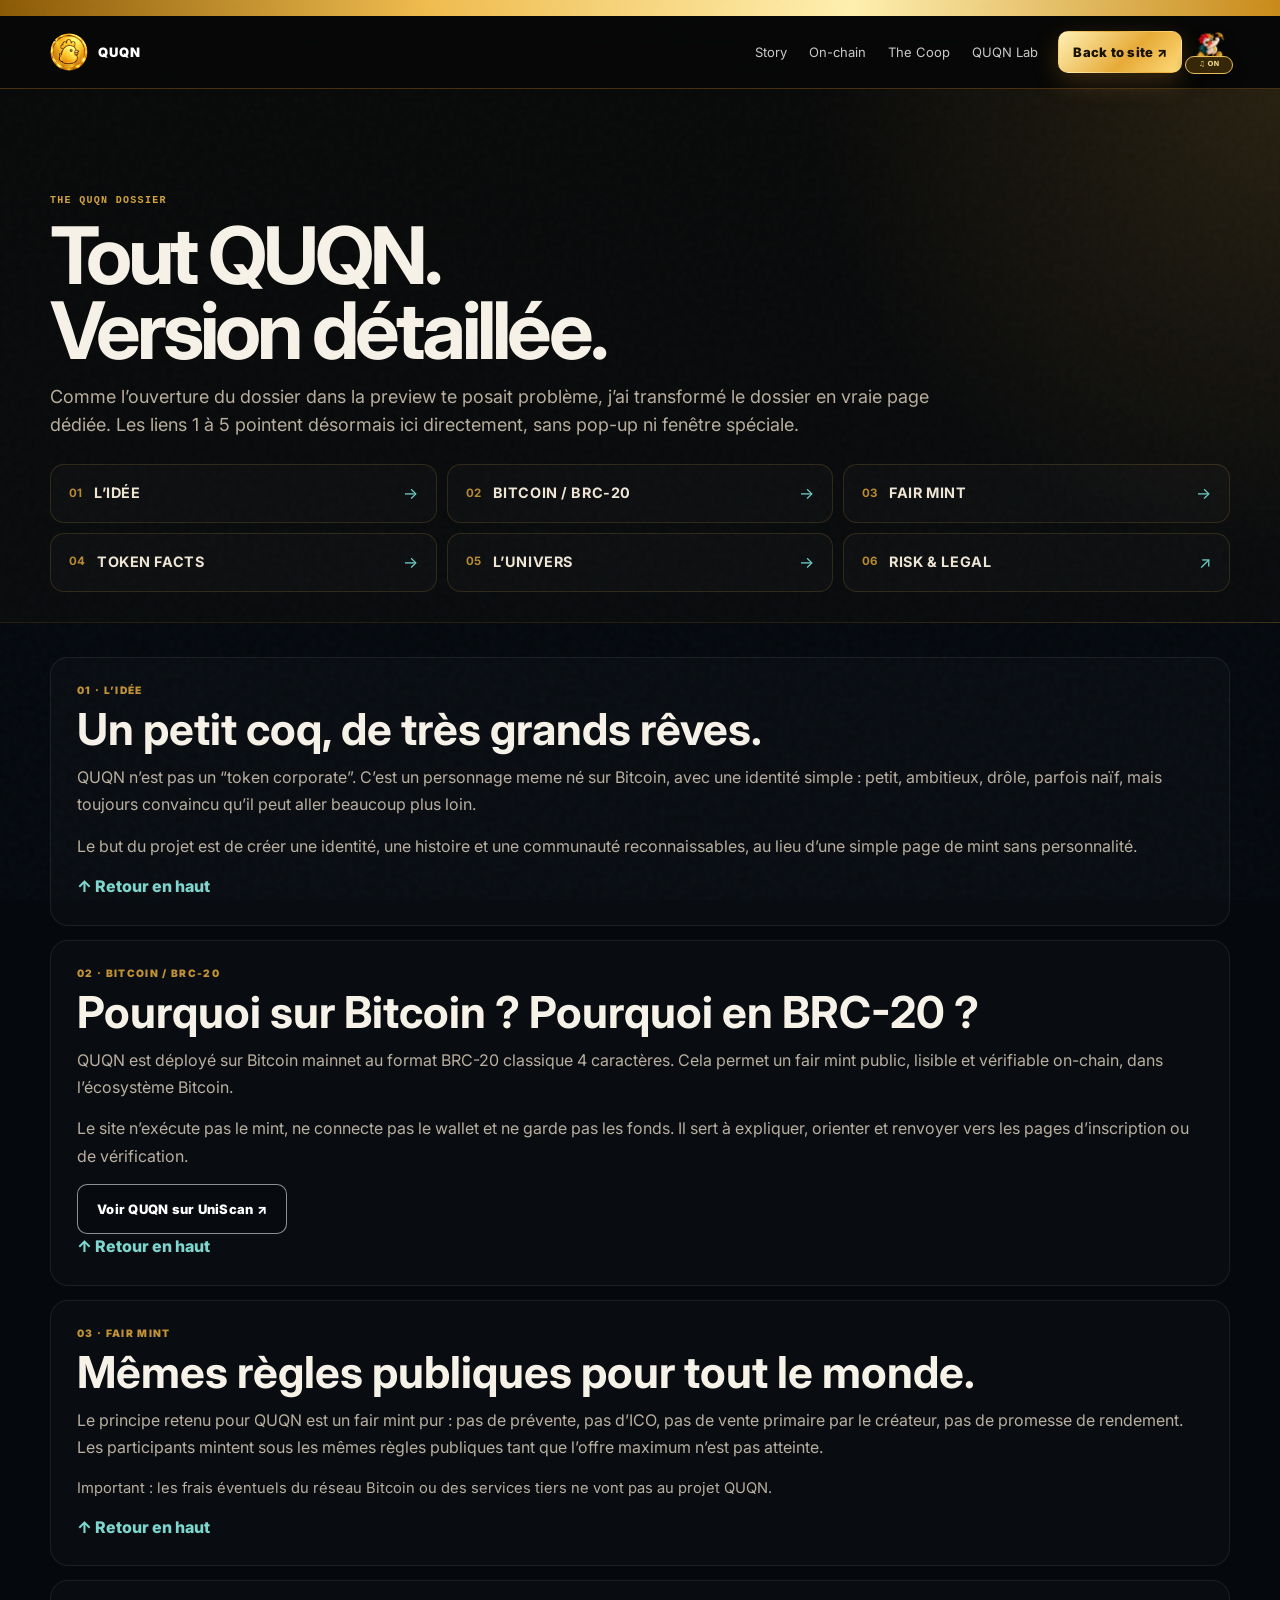
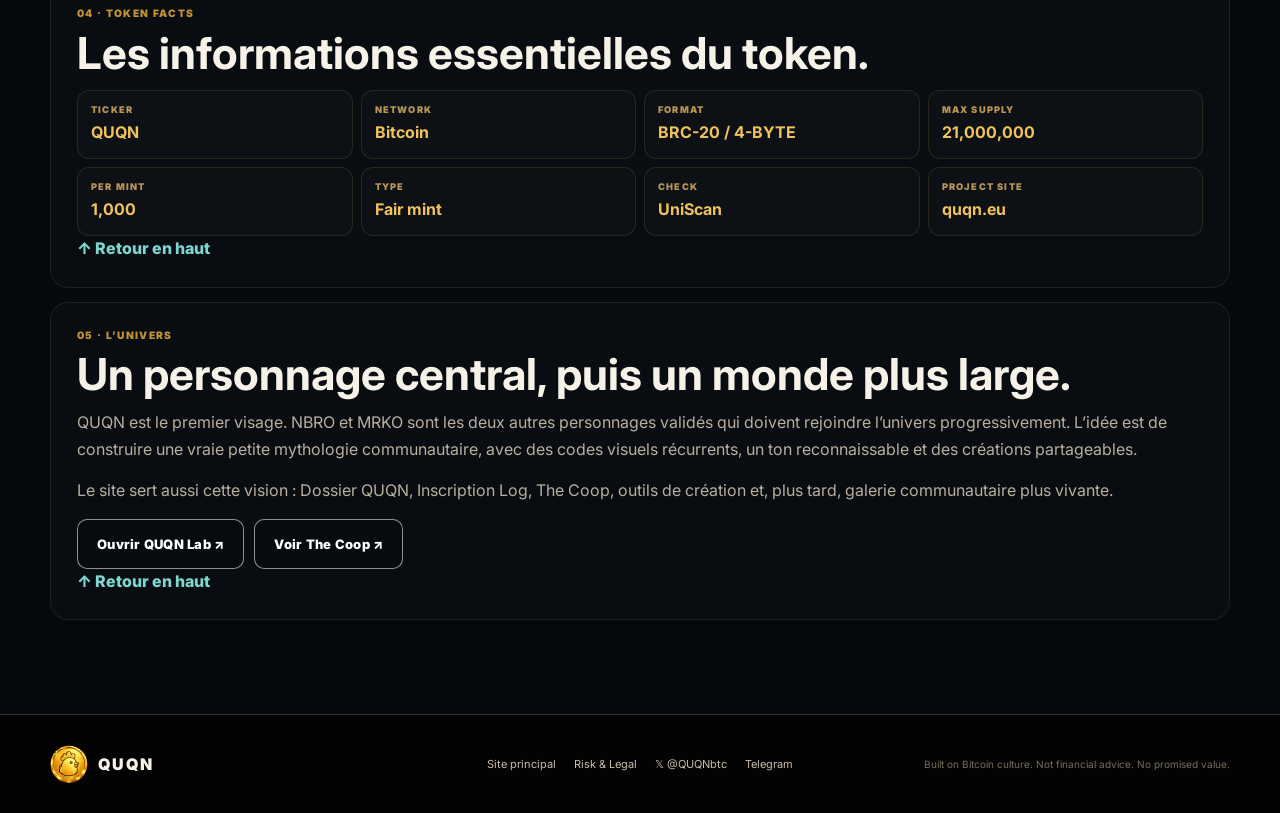
==== dossier.html @ 4ec5f6b3 "FIX" ====
<!doctype html><html lang="fr"><head><meta charset="utf-8"><meta name="viewport" content="width=device-width,initial-scale=1"><title>QUQN Dossier</title>
<link rel="preconnect" href="https://fonts.googleapis.com"><link rel="preconnect" href="https://fonts.gstatic.com" crossorigin>
<link href="https://fonts.googleapis.com/css2?family=Inter:wght@400;500;700;800;900&display=swap" rel="stylesheet">
<link rel="stylesheet" href="assets/css/style.css"><link rel="stylesheet" href="assets/css/tech-v2.css"><link rel="stylesheet" href="assets/css/layout-tuning.css">
<style>
  .dossier-page{background:#060708;color:#f5f1e8}
  .dossier-hero{padding:96px 0 30px;border-bottom:1px solid rgba(224,171,61,.12);background:radial-gradient(circle at top right,rgba(224,171,61,.14),transparent 34%),linear-gradient(180deg,#080909 0%,#090b0d 100%)}
  .dossier-hero h1{margin:8px 0 14px;font-size:clamp(42px,6.2vw,82px);line-height:.95;letter-spacing:-.05em}
  .dossier-hero p{max-width:900px;color:#b8ae9d;font-size:18px;line-height:1.6;margin:0}
  .dossier-nav{display:grid;grid-template-columns:repeat(3,minmax(0,1fr));gap:10px;margin-top:24px}
  .dossier-nav a{display:grid;grid-template-columns:auto 1fr auto;gap:12px;align-items:center;padding:16px 18px;border:1px solid rgba(224,171,61,.16);border-radius:14px;text-decoration:none;background:rgba(255,255,255,.02);color:#efe6d5}
  .dossier-nav a:hover{border-color:rgba(95,231,221,.26);background:rgba(95,231,221,.035)}
  .dossier-nav b{color:#b88a31;font-size:.72rem}.dossier-nav strong{font-size:.9rem;letter-spacing:.04em}.dossier-nav em{font-style:normal;color:#6dd2cb}
  .dossier-sections{padding:34px 0 80px}
  .dossier-section{scroll-margin-top:90px;padding:26px;border:1px solid rgba(255,255,255,.07);border-radius:18px;background:rgba(255,255,255,.02);margin-bottom:14px}
  .dossier-section small{display:block;color:#c29234;font:900 .64rem/1.2 Inter, sans-serif;letter-spacing:.13em;margin-bottom:10px}
  .dossier-section h2{margin:0 0 12px;font-size:clamp(28px,3.5vw,44px);line-height:1.05}
  .dossier-section p{margin:0 0 14px;color:#b9af9f;line-height:1.7}
  .dossier-facts{display:grid;grid-template-columns:repeat(4,minmax(0,1fr));gap:8px;margin-top:14px}
  .dossier-facts span{display:block;padding:13px;border:1px solid rgba(224,171,61,.14);border-radius:12px;background:rgba(255,255,255,.018)}
  .dossier-facts small{margin:0 0 5px;font-size:.58rem;color:#b89656}.dossier-facts strong{font-size:1rem;color:#f0c25e}
  .dossier-cta-row{display:flex;flex-wrap:wrap;gap:10px;margin-top:14px}
  .dossier-back{display:inline-flex;align-items:center;gap:8px;color:#7ed7cf;text-decoration:none;font-weight:800}
  .dossier-note{color:#8e8476;font-size:.92rem}
  @media(max-width:900px){.dossier-nav{grid-template-columns:1fr 1fr}.dossier-facts{grid-template-columns:1fr 1fr}}
  @media(max-width:650px){.dossier-nav,.dossier-facts{grid-template-columns:1fr}.dossier-hero{padding-top:82px}.dossier-hero p{font-size:16px}}
</style>
<body class="tech-v2 dossier-page">
  <div class="noise" aria-hidden="true"></div>
  <div id="announcement" class="announcement"></div>
  <header class="site-header">
    <nav class="nav shell">
      <a class="brand" href="index.html#top"><img src="assets/quqn-token.png" alt="QUQN"><span>QUQN</span></a>
      <div class="navlinks">
        <a href="index.html#chapters">Story</a>
        <a href="index.html#how">On-chain</a>
        <a href="index.html#ranks">The Coop</a>
        <a href="index.html#quqn-lab">QUQN Lab</a>
      </div>
      <div class="navtools"><a class="btn gold small" href="index.html#quqn-dossier">Back to site ↗</a></div>
    </nav>
  </header>
  <main>
<section class="dossier-hero"><div class="shell">
  <span class="tech-kicker">THE QUQN DOSSIER</span>
  <h1>Tout QUQN.<br>Version détaillée.</h1>
  <p>Comme l’ouverture du dossier dans la preview te posait problème, j’ai transformé le dossier en vraie page dédiée. Les liens 1 à 5 pointent désormais ici directement, sans pop-up ni fenêtre spéciale.</p>
  <nav class="dossier-nav" aria-label="QUQN dossier sections">
    <a href="#qfr-dossier-idea"><b>01</b><strong>L’IDÉE</strong><em>→</em></a>
    <a href="#qfr-dossier-bitcoin"><b>02</b><strong>BITCOIN / BRC-20</strong><em>→</em></a>
    <a href="#qfr-dossier-fair"><b>03</b><strong>FAIR MINT</strong><em>→</em></a>
    <a href="#qfr-dossier-token"><b>04</b><strong>TOKEN FACTS</strong><em>→</em></a>
    <a href="#qfr-dossier-universe"><b>05</b><strong>L’UNIVERS</strong><em>→</em></a>
    <a href="legal.html" target="_blank" rel="noopener"><b>06</b><strong>RISK & LEGAL</strong><em>↗</em></a>
  </nav>
</div></section><section class="dossier-sections"><div class="shell">
  <article class="dossier-section" id="qfr-dossier-idea">
    <small>01 · L’IDÉE</small>
    <h2>Un petit coq, de très grands rêves.</h2>
    <p>QUQN n’est pas un “token corporate”. C’est un personnage meme né sur Bitcoin, avec une identité simple : petit, ambitieux, drôle, parfois naïf, mais toujours convaincu qu’il peut aller beaucoup plus loin.</p>
    <p>Le but du projet est de créer une identité, une histoire et une communauté reconnaissables, au lieu d’une simple page de mint sans personnalité.</p>
    <a class="dossier-back" href="#top">↑ Retour en haut</a>
  </article>

  <article class="dossier-section" id="qfr-dossier-bitcoin">
    <small>02 · BITCOIN / BRC-20</small>
    <h2>Pourquoi sur Bitcoin ? Pourquoi en BRC-20 ?</h2>
    <p>QUQN est déployé sur Bitcoin mainnet au format BRC-20 classique 4 caractères. Cela permet un fair mint public, lisible et vérifiable on-chain, dans l’écosystème Bitcoin.</p>
    <p>Le site n’exécute pas le mint, ne connecte pas le wallet et ne garde pas les fonds. Il sert à expliquer, orienter et renvoyer vers les pages d’inscription ou de vérification.</p>
    <div class="dossier-cta-row"><a class="btn outline" href="https://uniscan.cc/brc20/QUQN" target="_blank" rel="noopener">Voir QUQN sur UniScan ↗</a></div>
    <a class="dossier-back" href="#top">↑ Retour en haut</a>
  </article>

  <article class="dossier-section" id="qfr-dossier-fair">
    <small>03 · FAIR MINT</small>
    <h2>Mêmes règles publiques pour tout le monde.</h2>
    <p>Le principe retenu pour QUQN est un fair mint pur : pas de prévente, pas d’ICO, pas de vente primaire par le créateur, pas de promesse de rendement. Les participants mintent sous les mêmes règles publiques tant que l’offre maximum n’est pas atteinte.</p>
    <p class="dossier-note">Important : les frais éventuels du réseau Bitcoin ou des services tiers ne vont pas au projet QUQN.</p>
    <a class="dossier-back" href="#top">↑ Retour en haut</a>
  </article>

  <article class="dossier-section" id="qfr-dossier-token">
    <small>04 · TOKEN FACTS</small>
    <h2>Les informations essentielles du token.</h2>
    <div class="dossier-facts">
      <span><small>TICKER</small><strong>QUQN</strong></span>
      <span><small>NETWORK</small><strong>Bitcoin</strong></span>
      <span><small>FORMAT</small><strong>BRC-20 / 4-BYTE</strong></span>
      <span><small>MAX SUPPLY</small><strong>21,000,000</strong></span>
      <span><small>PER MINT</small><strong>1,000</strong></span>
      <span><small>TYPE</small><strong>Fair mint</strong></span>
      <span><small>CHECK</small><strong>UniScan</strong></span>
      <span><small>PROJECT SITE</small><strong>quqn.eu</strong></span>
    </div>
    <a class="dossier-back" href="#top">↑ Retour en haut</a>
  </article>

  <article class="dossier-section" id="qfr-dossier-universe">
    <small>05 · L’UNIVERS</small>
    <h2>Un personnage central, puis un monde plus large.</h2>
    <p>QUQN est le premier visage. NBRO et MRKO sont les deux autres personnages validés qui doivent rejoindre l’univers progressivement. L’idée est de construire une vraie petite mythologie communautaire, avec des codes visuels récurrents, un ton reconnaissable et des créations partageables.</p>
    <p>Le site sert aussi cette vision : Dossier QUQN, Inscription Log, The Coop, outils de création et, plus tard, galerie communautaire plus vivante.</p>
    <div class="dossier-cta-row"><a class="btn outline" href="index.html#quqn-lab">Ouvrir QUQN Lab ↗</a><a class="btn outline" href="index.html#ranks">Voir The Coop ↗</a></div>
    <a class="dossier-back" href="#top">↑ Retour en haut</a>
  </article>
</div></section></main><footer class="footer"><div class="shell footer-grid"><div class="brand"><img src="assets/quqn-token.png" alt="QUQN"><span>QUQN</span></div><div><a href="index.html">Site principal</a><a href="legal.html">Risk & Legal</a><a href="https://x.com/QUQNbtc" target="_blank" rel="noopener">𝕏 @QUQNbtc</a><a href="https://t.me/QUQNbtc" target="_blank" rel="noopener">Telegram</a></div><p>Built on Bitcoin culture. Not financial advice. No promised value.</p></div></footer>
<script src="assets/js/quqn-audio.js" defer></script>
<script src="assets/js/tech-v2.js" defer></script>
<script src="assets/js/v8-i18n.js" defer></script>
</body></html>
---- assets/css/style.css ----
:root{--black:#070706;--black2:#0e0d0b;--gold:#f4c660;--gold2:#a96e10;--cream:#fff6df;--ivory:#f6f0e4;--ink:#19130b;--muted:#ada28f;--line:rgba(244,198,96,.24);--shadow:0 28px 80px rgba(0,0,0,.36)}*{box-sizing:border-box}html{scroll-behavior:smooth}body{margin:0;font-family:Inter,ui-sans-serif,system-ui,-apple-system,BlinkMacSystemFont,"Segoe UI",sans-serif;background:var(--black);color:#fff;line-height:1.55}.noise{position:fixed;inset:0;pointer-events:none;opacity:.035;z-index:99;background-image:url("data:image/svg+xml,%3Csvg viewBox='0 0 180 180' xmlns='http://www.w3.org/2000/svg'%3E%3Cfilter id='n'%3E%3CfeTurbulence type='fractalNoise' baseFrequency='.8' numOctaves='4' stitchTiles='stitch'/%3E%3C/filter%3E%3Crect width='100%25' height='100%25' filter='url(%23n)' opacity='.8'/%3E%3C/svg%3E")}.shell{width:min(1180px,calc(100% - 40px));margin:auto}.announcement{background:linear-gradient(90deg,#8a5905,#f0bc4e,#fff0b0,#c98a18);color:#151006;text-align:center;padding:8px 16px;font-size:12px;font-weight:800;letter-spacing:.045em}.site-header{position:sticky;top:0;z-index:60;background:rgba(7,7,6,.88);backdrop-filter:blur(18px);border-bottom:1px solid var(--line)}.nav{height:72px;display:flex;align-items:center;gap:28px}.brand{display:flex;align-items:center;gap:10px;font-weight:900;letter-spacing:.08em;text-decoration:none;color:inherit}.brand img{width:38px;height:38px;border-radius:50%;object-fit:cover}.navlinks{display:flex;gap:22px;margin-left:auto}.nav a{color:#fff;text-decoration:none;font-size:13px}.navlinks a{opacity:.78}.navlinks a:hover{opacity:1;color:var(--gold)}.navtools{display:flex;align-items:center;gap:10px}.chip{border:1px solid var(--line);background:transparent;color:#fff;padding:9px 12px;border-radius:999px;cursor:pointer}.btn{display:inline-flex;justify-content:center;align-items:center;gap:8px;padding:14px 19px;border-radius:10px;text-decoration:none;font-weight:850;font-size:13px;letter-spacing:.02em;border:1px solid transparent;cursor:pointer}.btn.small{padding:10px 14px}.btn.gold{color:#1a1205;background:linear-gradient(135deg,#fff0b6,#e6aa37 58%,#ffdc7a);box-shadow:0 8px 24px rgba(215,154,45,.22)}.btn.outline{border-color:rgba(255,255,255,.55);color:#fff;background:rgba(0,0,0,.18)}.btn.dark{background:#111;color:#fff}.btn.outline-dark{border-color:#17110a;color:#17110a;background:transparent}.hero{min-height:780px;position:relative;overflow:hidden}.hero-image{position:absolute;inset:0;background-size:cover;background-position:center 43%;transform:scale(1.015)}.hero-overlay{position:absolute;inset:0;background:linear-gradient(90deg,rgba(3,3,2,.94) 0%,rgba(3,3,2,.73) 36%,rgba(3,3,2,.18) 67%,rgba(3,3,2,.36)),linear-gradient(0deg,#070706 0%,transparent 24%)}.hero-layout{position:relative;z-index:2;display:grid;grid-template-columns:1.05fr .72fr;align-items:end;min-height:708px;gap:50px;padding:110px 0 72px}.eyebrow,.kicker{font-size:12px;letter-spacing:.19em;font-weight:900;color:var(--gold)}.hero h1{font-size:clamp(58px,8vw,112px);line-height:.82;letter-spacing:-.075em;margin:18px 0 25px;max-width:760px;text-shadow:0 6px 30px rgba(0,0,0,.7)}.hero h1 em{font-style:normal;color:var(--gold);font-size:.73em;letter-spacing:-.04em}.hero-subtitle{font-size:20px;max-width:640px;color:#f5efe5;margin:0 0 28px}.hero-actions{display:flex;gap:12px;flex-wrap:wrap}.hero-warning{font-size:12px;color:#c8bda9;margin-top:14px}.glass{background:linear-gradient(160deg,rgba(18,16,12,.86),rgba(16,13,8,.68));border:1px solid rgba(244,198,96,.34);box-shadow:var(--shadow);backdrop-filter:blur(20px)}.stats-card{border-radius:18px;padding:24px}.token-line{display:flex;align-items:center;gap:12px}.token-line img{width:58px;height:58px;border-radius:50%}.token-line div{display:flex;flex-direction:column}.token-line b{font-size:21px}.token-line span{font-size:11px;color:var(--muted)}.token-line i{margin-left:auto;font-size:10px;font-style:normal;border:1px solid var(--line);padding:5px 8px;border-radius:999px;color:var(--gold)}.meter-head{display:flex;justify-content:space-between;margin-top:24px;font-size:12px}.meter{height:9px;background:#2a251d;border-radius:99px;margin:8px 0 22px;overflow:hidden}.meter i{display:block;height:100%;width:.43%;min-width:4px;background:linear-gradient(90deg,#9c670d,#ffe89d);box-shadow:0 0 18px #f7c95f}.stats{display:grid;grid-template-columns:1fr 1fr;gap:8px}.stats div{padding:13px 12px;border:1px solid rgba(255,255,255,.07);border-radius:10px;background:rgba(255,255,255,.025)}.stats small{display:block;color:var(--muted);font-size:10px;text-transform:uppercase;letter-spacing:.09em}.stats b{font-size:17px}.plain-link,.source-link{display:inline-block;color:var(--gold);text-decoration:none;font-size:12px;margin-top:18px}.fair-strip{background:#11100e;border-top:1px solid var(--line);border-bottom:1px solid var(--line);padding:34px 0}.fair-grid{display:grid;grid-template-columns:1fr 1.3fr;gap:16px 55px;align-items:start}.fair-heading{display:flex;gap:14px;align-items:center}.seal{display:grid;place-items:center;width:42px;height:42px;border-radius:50%;background:var(--gold);color:#191006;font-weight:900}.fair-heading small{color:var(--gold);font-weight:900;letter-spacing:.15em}.fair-heading h2{font-size:24px;margin:3px 0}.fair-facts{display:flex;gap:7px;flex-wrap:wrap}.fair-facts span{font-size:10px;font-weight:900;color:#161006;background:var(--gold);padding:7px 9px;border-radius:6px}.fair-grid>p{grid-column:1/3;color:#bdb19f;font-size:13px;max-width:1050px;margin:4px 0 0}.fair-grid .source-link{grid-column:1/3;margin-top:0}.section{padding:96px 0}.black{background:radial-gradient(circle at 85% 20%,rgba(143,93,12,.09),transparent 35%),#080807}.champagne{background:linear-gradient(145deg,#ead9b5,#fff7e6 45%,#d9bc7a);color:var(--ink)}.ivory{background:#f4efe5;color:var(--ink)}.split{display:grid;grid-template-columns:1fr .9fr;gap:70px;align-items:center}.copy h2,.section-head h2,.persona h2,.community h2{font-size:clamp(36px,5vw,64px);line-height:1.02;letter-spacing:-.04em;margin:10px 0 24px}.lead{font-size:22px;color:#f0dca8}.copy>p:not(.lead){color:#c4b8a6;max-width:700px}.copy blockquote{margin:35px 0 0;border:1px solid var(--line);border-radius:15px;padding:24px 24px 20px;position:relative;background:rgba(255,255,255,.03)}blockquote b{position:absolute;font-family:Georgia;font-size:70px;color:var(--gold);top:-10px}blockquote p{font-size:20px;margin:12px 0 10px;padding-left:24px}blockquote footer{font-size:11px;color:#9b907e}.feature-img{margin:0;position:relative}.feature-img img{width:100%;aspect-ratio:4/5;object-fit:cover;border-radius:24px;border:1px solid var(--line);box-shadow:var(--shadow)}.feature-img figcaption{position:absolute;left:20px;right:20px;bottom:20px;padding:12px 15px;border-radius:10px;background:rgba(0,0,0,.74);backdrop-filter:blur(8px);font-size:12px}.ticker{overflow:hidden;background:var(--gold);color:#130e05;font-weight:1000;letter-spacing:.1em;font-size:12px;white-space:nowrap;padding:12px}.ticker div{animation:marquee 26s linear infinite;width:max-content}@keyframes marquee{to{transform:translateX(-35%)}}.section-head{max-width:800px;margin-bottom:36px}.section-head.center{text-align:center;margin-left:auto;margin-right:auto}.kicker.dark{color:#69450a}.section-head p{color:#514737}.steps{display:grid;grid-template-columns:repeat(3,1fr);gap:18px}.steps article{background:rgba(255,255,255,.55);border:1px solid rgba(67,45,12,.16);border-radius:16px;padding:25px;box-shadow:0 16px 40px rgba(69,41,0,.08)}.steps article>b{font-size:38px;color:#ad7416}.steps h3{font-size:19px}.steps p{font-size:13px;color:#5e513e}.cta-pair{display:flex;justify-content:center;gap:12px;margin-top:30px;flex-wrap:wrap}.rank-grid{display:grid;grid-template-columns:repeat(6,1fr);gap:12px}.rank{border:1px solid var(--line);border-radius:14px;overflow:hidden;background:#100f0d}.rank img{width:100%;height:180px;object-fit:cover}.rank div{padding:14px}.rank small{color:var(--gold);font-weight:900}.rank h3{margin:3px 0;font-size:16px}.rank p{margin:0;color:#968b79;font-size:11px}.gallery-head{display:flex;justify-content:space-between;gap:25px;align-items:end;margin-bottom:28px}.gallery-head h2{font-size:clamp(38px,5vw,62px);line-height:1.02;letter-spacing:-.04em;margin:10px 0 0;max-width:800px}.filters{display:flex;gap:7px;flex-wrap:wrap;justify-content:flex-end}.filters button{background:transparent;border:1px solid #bcae93;color:#483c28;padding:7px 10px;border-radius:999px;cursor:pointer;font-size:11px;font-weight:800}.filters button.active{background:#17120b;color:#fff;border-color:#17120b}.gallery-grid{display:grid;grid-template-columns:repeat(4,1fr);gap:12px}.gallery-item{position:relative;border-radius:14px;overflow:hidden;cursor:pointer;background:#ddd;min-height:330px}.gallery-item img{display:block;width:100%;height:100%;aspect-ratio:4/5;object-fit:cover;transition:.35s transform}.gallery-item:hover img{transform:scale(1.035)}.gallery-item span{position:absolute;left:10px;bottom:10px;right:10px;padding:8px 10px;background:rgba(5,4,2,.74);color:#fff;border-radius:8px;font-size:11px;backdrop-filter:blur(10px)}.center{text-align:center}.gallery-grid+.center{margin-top:25px}.persona-grid{display:grid;grid-template-columns:.9fr 1fr;gap:65px;align-items:center}.persona-grid>img{width:100%;border-radius:24px;max-height:720px;object-fit:cover;border:1px solid var(--line)}dl{margin:30px 0 0}dl div{padding:13px 0;border-bottom:1px solid rgba(255,255,255,.11);display:grid;grid-template-columns:160px 1fr;gap:15px}dt{color:var(--gold);font-size:11px;text-transform:uppercase;font-weight:900;letter-spacing:.08em}dd{margin:0;color:#d6ccbb}.community{padding:70px 0;background:linear-gradient(100deg,#e4b551,#fff0b7,#c38116);color:#171108}.community-box{display:grid;grid-template-columns:1fr .7fr;gap:40px;align-items:center}.community h2{margin-bottom:15px}.community p{max-width:720px}.social-buttons{display:flex;gap:12px;justify-content:flex-end;flex-wrap:wrap}.social-buttons .disabled{opacity:.5;cursor:not-allowed}.narrow{width:min(820px,calc(100% - 40px))}.faq details{border-top:1px solid rgba(255,255,255,.13);padding:19px 0}.faq summary{cursor:pointer;font-weight:800}.faq details p{color:#a99e8d;font-size:13px}.footer{background:#030303;border-top:1px solid var(--line);padding:30px 0}.footer-grid{display:grid;grid-template-columns:1fr auto 1fr;gap:30px;align-items:center}.footer-grid>div:nth-child(2){display:flex;gap:18px}.footer a{color:#c8bcaa;text-decoration:none;font-size:11px}.footer p{text-align:right;color:#786e60;font-size:10px}.admin-link{opacity:.24}.lightbox{position:fixed;inset:0;background:rgba(0,0,0,.93);z-index:120;display:none;place-items:center;padding:30px}.lightbox.open{display:grid}.lightbox img{max-width:min(90vw,900px);max-height:82vh;border-radius:14px}.lightbox button{position:absolute;right:25px;top:18px;border:0;background:none;color:#fff;font-size:42px;cursor:pointer}.lightbox span{color:#fff;font-size:12px;margin-top:8px}.legal-body{background:#f6f0e4;color:#1b160e}.legal-top{background:#080807;color:#fff;padding:20px 0}.legal-main{padding:70px 0 100px}.legal-card{max-width:900px;margin:auto;background:#fff;border-radius:22px;padding:45px;box-shadow:0 25px 80px rgba(65,45,12,.12)}.legal-card h1{font-size:50px;letter-spacing:-.04em}.legal-card h2{margin-top:38px}.legal-card p,.legal-card li{color:#514737}.legal-card .notice{background:#fff1c7;border-left:4px solid #d19321;padding:16px}.legal-card .mica-box{background:#12100c;color:#e8ddca;border-radius:15px;padding:20px}.legal-card .mica-box p{color:#d9cdb8}.legal-card a{color:#7d550f}.manager-body{background:#0a0907;color:#fff;min-height:100vh}.manager-wrap{width:min(1000px,calc(100% - 30px));margin:auto;padding:45px 0 90px}.manager-head{display:flex;justify-content:space-between;align-items:center;margin-bottom:25px}.panel{border:1px solid var(--line);background:#11100d;border-radius:18px;padding:22px;margin:16px 0}.panel h2{margin-top:0}.manager-grid{display:grid;grid-template-columns:1fr 1fr;gap:14px}.field{display:flex;flex-direction:column;gap:6px}.field.full{grid-column:1/3}.field label{font-size:11px;color:#cdbb93;font-weight:800}.field input,.field textarea,.field select{background:#050504;border:1px solid #3e3424;color:#fff;padding:11px;border-radius:8px}.field textarea{min-height:100px}.manager-gallery{display:grid;grid-template-columns:repeat(4,1fr);gap:10px}.manager-gallery label{border:1px solid #352d20;border-radius:10px;overflow:hidden;padding-bottom:7px}.manager-gallery img{width:100%;height:140px;object-fit:cover;display:block}.manager-gallery span{font-size:10px;padding:6px;display:block}.manager-gallery input{margin-left:7px}.status{padding:10px 12px;border-radius:8px;background:#1a1711;color:#e7d2a3;font-size:12px}.login-box{max-width:430px;margin:80px auto}.login-box input{width:100%;font-size:18px;letter-spacing:.15em}.manager-actions{display:flex;gap:10px;position:sticky;bottom:15px;background:rgba(10,9,7,.88);padding:10px;border-radius:12px;backdrop-filter:blur(12px)}.hero-story-link{display:inline-block;color:#e7d8bd;text-decoration:none;font-size:12px;margin-top:14px;opacity:.85}.hero-story-link:hover{color:var(--gold)}.beginner{background:linear-gradient(145deg,#f4dfad 0%,#fff8e8 42%,#ddbb70 100%);color:var(--ink);position:relative;overflow:hidden}.beginner:before{content:"";position:absolute;inset:0;background:radial-gradient(circle at 90% 10%,rgba(255,255,255,.85),transparent 28%),radial-gradient(circle at 10% 65%,rgba(166,104,10,.10),transparent 30%);pointer-events:none}.beginner>.shell{position:relative}.beginner-intro{display:grid;grid-template-columns:1.15fr .85fr;gap:50px;align-items:end;margin-bottom:30px}.beginner-intro h2,.glossary h2{font-size:clamp(40px,6vw,72px);line-height:.96;letter-spacing:-.05em;margin:10px 0 18px}.beginner-lead{font-size:18px;max-width:760px;color:#52452f}.coq-tip{margin:0;background:#15110b;color:#fff;border-radius:18px;padding:22px 24px;border:1px solid rgba(106,69,10,.22);box-shadow:0 20px 60px rgba(77,47,0,.12);position:relative}.coq-tip b{top:-12px}.coq-tip p{margin:8px 0 5px;color:#f9e6ae}.coq-tip footer{font-size:11px;color:#b9aa8e}.path-choice{display:grid;grid-template-columns:1fr 1fr;gap:15px;margin:30px 0 50px}.path-card{display:grid;grid-template-columns:auto 1fr auto;gap:18px;align-items:center;padding:20px;border:1px solid rgba(71,44,5,.16);border-radius:16px;background:rgba(255,255,255,.56)}.path-card>span{width:50px;height:50px;border-radius:50%;display:grid;place-items:center;background:#18120a;color:var(--gold);font-size:17px;font-weight:900}.path-card h3{margin:0 0 4px;font-size:17px}.path-card p{margin:0;color:#695a43;font-size:12px}.beginner-steps{display:grid;grid-template-columns:1fr 1fr;gap:16px}.beginner-step{display:grid;grid-template-columns:62px 1fr;gap:18px;padding:26px;background:rgba(255,255,255,.66);border:1px solid rgba(71,44,5,.13);border-radius:18px;box-shadow:0 14px 45px rgba(70,42,0,.06)}.step-num{width:54px;height:54px;display:grid;place-items:center;border-radius:15px;background:linear-gradient(145deg,#171109,#3a290f);color:var(--gold);font-size:21px;font-weight:950}.beginner-step small,.beginner-safety small{color:#8a5a0c;font-weight:950;letter-spacing:.14em;font-size:10px}.beginner-step h3{font-size:21px;line-height:1.1;margin:6px 0 10px}.beginner-step p{font-size:13px;color:#5e513e;margin:0 0 12px}.mini-link{display:inline-block;color:#80540e;font-size:12px;font-weight:850;text-decoration:none;border-bottom:1px solid rgba(128,84,14,.28)}.mini-link:hover{color:#1b1207}.security-step{border-color:rgba(170,60,30,.25)}.danger-line{font-size:11px;background:#fff0e8;color:#7a2817;border-left:3px solid #b44e31;padding:10px 12px;border-radius:6px}.token-fingerprint{display:grid;grid-template-columns:repeat(5,1fr);gap:7px;margin:14px 0}.token-fingerprint span{background:#15110b;color:#fff;padding:10px 8px;border-radius:9px}.token-fingerprint small{display:block;color:#b9a681;font-size:8px;letter-spacing:.08em}.token-fingerprint strong{display:block;color:#ffe29a;font-size:11px;margin-top:3px}.mint-calc{display:flex;align-items:center;gap:12px;flex-wrap:wrap;background:#19130c;color:#fff;padding:13px;border-radius:10px;margin:14px 0}.mint-calc label{font-size:11px;color:#cdbb95;font-weight:800}.mint-calc input{width:82px;background:#080604;border:1px solid #6a5229;color:#fff;border-radius:8px;padding:8px;font-weight:900}.mint-calc>div{margin-left:auto;display:flex;flex-direction:column;align-items:flex-end}.mint-calc span{font-size:9px;color:#a99d88;text-transform:uppercase}.mint-calc strong{color:var(--gold);font-size:16px}.beginner-safety{margin-top:18px;padding:22px 24px;border-radius:18px;background:#16110a;color:#fff;display:flex;align-items:center;justify-content:space-between;gap:24px}.beginner-safety>div{display:flex;align-items:center;gap:16px}.safety-icon{font-size:31px}.beginner-safety h3{margin:4px 0;font-size:20px}.beginner-safety p{margin:0;color:#bdb09b;font-size:12px}.glossary{margin-top:75px}.glossary .section-head{margin-bottom:22px}.glossary-grid{display:grid;grid-template-columns:repeat(3,1fr);gap:10px}.glossary details{background:rgba(255,255,255,.58);border:1px solid rgba(71,44,5,.13);border-radius:12px;padding:15px}.glossary summary{font-weight:900;cursor:pointer}.glossary p{font-size:12px;color:#5e513e;margin:10px 0 0}.verify-step{grid-column:1/3}.verify-step .token-fingerprint{max-width:800px}@media(max-width:980px){.beginner-intro{grid-template-columns:1fr}.path-choice{grid-template-columns:1fr}.beginner-steps{grid-template-columns:1fr}.verify-step{grid-column:auto}.token-fingerprint{grid-template-columns:repeat(3,1fr)}.glossary-grid{grid-template-columns:repeat(2,1fr)}.beginner-safety{align-items:flex-start;flex-direction:column}.navlinks{display:none}.hero-layout{grid-template-columns:1fr;align-items:end}.stats-card{max-width:560px}.fair-grid,.split,.persona-grid,.community-box{grid-template-columns:1fr}.fair-grid>p,.fair-grid .source-link{grid-column:auto}.rank-grid{grid-template-columns:repeat(3,1fr)}.gallery-grid{grid-template-columns:repeat(3,1fr)}.social-buttons{justify-content:flex-start}.footer-grid{grid-template-columns:1fr}.footer p{text-align:left}}@media(max-width:650px){.beginner-intro h2,.glossary h2{font-size:42px}.path-card{grid-template-columns:auto 1fr}.path-card .btn{grid-column:1/3}.beginner-step{grid-template-columns:46px 1fr;padding:18px;gap:12px}.step-num{width:42px;height:42px}.token-fingerprint{grid-template-columns:repeat(2,1fr)}.glossary-grid{grid-template-columns:1fr}.mint-calc>div{width:100%;margin-left:0;align-items:flex-start}.beginner-safety{padding:18px}.shell{width:min(100% - 24px,1180px)}.announcement{font-size:10px}.nav{height:62px}.brand img{width:32px;height:32px}.brand span{font-size:13px}.navtools .small{display:none}.hero{min-height:850px}.hero-layout{min-height:790px;padding:80px 0 34px}.hero-image{background-position:62% center}.hero-overlay{background:linear-gradient(0deg,rgba(4,3,2,.97) 0%,rgba(4,3,2,.72) 60%,rgba(4,3,2,.2) 100%)}.hero h1{font-size:59px;margin-top:12px}.hero-subtitle{font-size:16px}.stats-card{padding:16px}.section{padding:70px 0}.copy h2,.section-head h2,.persona h2,.community h2{font-size:39px}.steps{grid-template-columns:1fr}.rank-grid{grid-template-columns:repeat(2,1fr)}.rank img{height:160px}.gallery-head{display:block}.filters{justify-content:flex-start;margin-top:18px}.gallery-grid{grid-template-columns:repeat(2,1fr);gap:7px}.gallery-item{min-height:240px}.persona-grid{gap:30px}.persona-grid>img{max-height:500px}dl div{grid-template-columns:1fr}.footer-grid>div:nth-child(2){flex-wrap:wrap}.legal-card{padding:24px}.legal-card h1{font-size:38px}.manager-grid{grid-template-columns:1fr}.field.full{grid-column:auto}.manager-gallery{grid-template-columns:repeat(2,1fr)}}


/* =========================
   QUQN V4 — playful homepage
   ========================= */
button{font:inherit}
.nav-guide,.footer-guide,.inline-guide{border:0;background:none;color:inherit;cursor:pointer;padding:0;font-weight:800}.nav-guide{font-size:11px;text-transform:uppercase;letter-spacing:.06em;color:#c8bcaa}.nav-guide:hover,.footer-guide:hover{color:var(--gold)}
.live-strip{background:#080706;border-bottom:1px solid rgba(232,188,82,.22);position:relative;z-index:21}.live-strip-inner{min-height:82px;display:grid;grid-template-columns:1.35fr repeat(4,.7fr) 1.3fr;align-items:center}.live-strip-inner>*{min-height:46px;padding:0 18px;border-right:1px solid rgba(255,255,255,.09);display:flex;justify-content:center;flex-direction:column}.live-strip-inner>*:first-child{padding-left:0}.live-strip-inner>*:last-child{border-right:0;padding-right:0}.live-brand{flex-direction:row!important;justify-content:flex-start!important;align-items:center;gap:10px}.live-brand img{width:42px;height:42px;border-radius:50%}.live-brand span{display:flex;flex-direction:column}.live-brand b{font-size:14px}.live-brand small,.live-stat small,.live-progress small{font-size:8px;letter-spacing:.12em;color:#938775;text-transform:uppercase}.live-brand i{font-style:normal;font-size:8px;border:1px solid #4a3c23;color:#dcb867;padding:4px 6px;border-radius:20px;margin-left:auto}.live-stat strong{font-size:20px;color:#fff;margin-top:3px}.live-progress>div:first-child{display:flex;justify-content:space-between;align-items:center}.live-progress strong{font-size:13px;color:var(--gold)}.live-progress .meter{margin-top:8px;height:6px}
.v4-hero{min-height:760px}.v4-hero-layout{min-height:760px;grid-template-columns:minmax(0,720px) 1fr}.season-pill{display:inline-flex;align-items:center;gap:7px;background:rgba(5,4,3,.73);border:1px solid rgba(255,211,106,.5);border-radius:999px;padding:7px 11px;font-size:9px;letter-spacing:.16em;font-weight:950;color:#ffd96d;margin-bottom:15px;backdrop-filter:blur(10px)}.micro-facts{display:flex;flex-wrap:wrap;gap:7px;margin-top:17px}.micro-facts span{font-size:8px;letter-spacing:.12em;font-weight:900;color:#f8d675;border:1px solid rgba(248,214,117,.3);background:rgba(0,0,0,.35);border-radius:999px;padding:6px 9px}.v4-hero .hero-overlay{background:linear-gradient(90deg,rgba(3,3,3,.92) 0%,rgba(3,3,3,.66) 46%,rgba(3,3,3,.18) 74%,rgba(3,3,3,.08) 100%),linear-gradient(0deg,rgba(3,3,3,.65),transparent 38%)}
.seasonal-section{background:radial-gradient(circle at 75% 20%,rgba(255,222,134,.8),transparent 26%),linear-gradient(135deg,#f5e6bd,#fff9e9 45%,#d8ae5b);color:#17120b}.seasonal-grid{display:grid;grid-template-columns:.72fr 1.28fr;gap:55px;align-items:center}.seasonal-copy h2{font-size:clamp(50px,7vw,88px);letter-spacing:-.055em;line-height:.92;margin:12px 0 18px}.seasonal-copy p{font-size:18px;line-height:1.6;color:#5f5038;max-width:500px}.season-dates{display:inline-block;margin-top:22px;font-size:9px;letter-spacing:.15em;font-weight:950;color:#80570f;border-top:1px solid rgba(128,87,15,.3);padding-top:12px}.season-frame{position:relative;margin:0;border-radius:28px;overflow:hidden;min-height:620px;box-shadow:0 35px 90px rgba(77,45,0,.22);border:1px solid rgba(105,68,9,.2);background:#15100a}.season-frame img{width:100%;height:620px;object-fit:cover;display:block}.season-frame figcaption{position:absolute;left:20px;bottom:20px;background:rgba(6,5,3,.78);color:#ffe196;border:1px solid rgba(255,225,150,.45);border-radius:999px;padding:8px 12px;font-size:9px;letter-spacing:.14em;font-weight:950;backdrop-filter:blur(8px)}
.billionaire-game{background:#090806;color:#fff;position:relative;overflow:hidden}.billionaire-game:before{content:"";position:absolute;width:700px;height:700px;border-radius:50%;background:radial-gradient(circle,rgba(233,178,57,.18),transparent 65%);right:-180px;top:-180px;pointer-events:none}.game-layout{display:grid;grid-template-columns:.78fr 1.22fr;gap:65px;align-items:center;position:relative}.game-copy h2{font-size:clamp(48px,7vw,84px);letter-spacing:-.055em;line-height:.93;margin:12px 0 20px}.game-copy>p:not(.game-disclaimer){font-size:17px;color:#b6aa98;line-height:1.55;max-width:500px}.game-button{margin-top:18px;font-size:14px;min-width:220px}.game-disclaimer{font-size:10px!important;color:#70685d!important;max-width:450px;margin-top:15px}.future-card{border:1px solid rgba(255,210,104,.28);background:linear-gradient(145deg,#17130d,#050504);border-radius:26px;padding:12px;box-shadow:0 35px 100px rgba(0,0,0,.45);max-width:660px;margin-left:auto;width:100%}.future-stage{height:620px;border-radius:19px;overflow:hidden;position:relative;background:#19130a}.future-stage img{width:100%;height:100%;object-fit:cover;display:block;transition:filter .2s,transform .2s}.future-card.spinning .future-stage img{filter:blur(3px) saturate(1.35);transform:scale(1.035)}.spin-fx{position:absolute;inset:0;display:flex;align-items:center;justify-content:center;gap:18px;background:rgba(0,0,0,.18);opacity:0;pointer-events:none}.future-card.spinning .spin-fx{opacity:1}.spin-fx span{font-size:36px;animation:quqnSpin .55s linear infinite}.spin-fx span:nth-child(2){animation-delay:.12s}.spin-fx span:nth-child(3){animation-delay:.24s}.spin-fx span:nth-child(4){animation-delay:.36s}@keyframes quqnSpin{0%{transform:translateY(-25px) rotate(0);opacity:.25}50%{transform:translateY(20px) rotate(180deg);opacity:1}100%{transform:translateY(-25px) rotate(360deg);opacity:.25}}.future-result{padding:18px 14px 12px}.future-result small{font-size:8px;letter-spacing:.16em;color:#aa956d;font-weight:950}.future-result h3{font-size:32px;letter-spacing:-.03em;margin:5px 0 6px;color:#ffe092}.text-button{border:0;background:none;padding:0;color:#d0b77f;text-decoration:underline;text-underline-offset:4px;cursor:pointer;font-size:11px}.text-button:hover{color:#fff}
.guide-modal{width:min(1050px,calc(100% - 30px));max-height:92vh;padding:0;border:0;border-radius:25px;background:#f7eedb;color:#1c160d;box-shadow:0 30px 120px rgba(0,0,0,.7)}.guide-modal::backdrop{background:rgba(0,0,0,.82);backdrop-filter:blur(5px)}.guide-shell{padding:28px 32px 45px}.guide-top{position:sticky;top:0;z-index:4;margin:-28px -32px 0;padding:16px 26px;display:flex;justify-content:space-between;align-items:center;background:rgba(17,13,8,.96);color:#fff;border-radius:25px 25px 0 0;backdrop-filter:blur(12px)}.guide-close{border:0;background:none;color:#fff;font-size:35px;line-height:1;cursor:pointer}.guide-hero{padding:45px 0 28px;display:grid;grid-template-columns:1.1fr .9fr;gap:22px;align-items:end}.guide-hero>span,.guide-hero>h2,.guide-hero>p{grid-column:1}.guide-hero h2{font-size:clamp(44px,6vw,70px);letter-spacing:-.05em;line-height:.95;margin:8px 0 10px}.guide-hero>p{color:#635743}.guide-hero .coq-tip{grid-column:2;grid-row:1/5}.guide-fair{background:#17120b;color:#fff;border-radius:18px;padding:22px;margin-bottom:18px}.guide-fair h3{margin:4px 0 13px;font-size:25px}.guide-fair>p{color:#b8aa96;font-size:12px}.guide-fair small{color:#e4bd58;font-weight:900;letter-spacing:.12em}.guide-steps{display:grid;grid-template-columns:1fr 1fr;gap:12px}.guide-steps article{background:#fff;border:1px solid rgba(83,57,13,.13);border-radius:16px;padding:21px;display:grid;grid-template-columns:45px 1fr;gap:14px}.guide-steps article>b{width:42px;height:42px;border-radius:13px;display:grid;place-items:center;background:#19130c;color:#e9bd55}.guide-steps small{font-size:9px;letter-spacing:.11em;font-weight:950;color:#8b5d0d}.guide-steps h3{font-size:18px;margin:5px 0 8px}.guide-steps p{font-size:12px;color:#655845}.guide-steps a{font-size:11px;color:#825610;font-weight:850}.guide-safety{margin-top:14px;background:#21170b;color:#fff;border-radius:16px;padding:18px;display:flex;gap:15px;align-items:center}.guide-safety>span{font-size:30px}.guide-safety small{color:#e5bd5c;font-size:9px;font-weight:900}.guide-safety h3{margin:3px 0}.guide-safety p{margin:0;color:#c4b8a5}.guide-actions{display:flex;flex-wrap:wrap;gap:10px;align-items:center;margin-top:18px}.inline-guide{color:#e5be5e;text-decoration:underline}.footer-guide{font-size:11px;color:#c8bcaa}
@media(max-width:980px){.live-strip-inner{grid-template-columns:1fr repeat(2,1fr)}.live-brand{grid-column:1/4;border-right:0!important;border-bottom:1px solid rgba(255,255,255,.08);padding:9px 0!important}.live-strip-inner>.live-stat,.live-progress{padding:10px 12px}.live-progress{grid-column:2/4}.seasonal-grid,.game-layout{grid-template-columns:1fr}.season-frame{min-height:520px}.season-frame img{height:520px}.future-card{margin:0;max-width:none}.guide-hero{grid-template-columns:1fr}.guide-hero .coq-tip{grid-column:1;grid-row:auto}.guide-steps{grid-template-columns:1fr}}
@media(max-width:650px){.live-strip-inner{grid-template-columns:repeat(2,1fr);padding:4px 0}.live-brand{grid-column:1/3}.live-strip-inner>*{border-right:0;border-bottom:1px solid rgba(255,255,255,.07)}.live-progress{grid-column:1/3;border-bottom:0!important}.v4-hero{min-height:720px}.v4-hero-layout{min-height:720px;padding-top:110px}.v4-hero .hero-overlay{background:linear-gradient(0deg,rgba(3,3,3,.96) 0%,rgba(3,3,3,.72) 60%,rgba(3,3,3,.18) 100%)}.micro-facts span{font-size:7px}.seasonal-section,.billionaire-game{padding:65px 0}.season-frame{min-height:460px;border-radius:18px}.season-frame img{height:460px}.future-stage{height:480px}.future-result h3{font-size:27px}.guide-modal{width:calc(100% - 14px);max-height:96vh}.guide-shell{padding:20px 16px 30px}.guide-top{margin:-20px -16px 0;padding:13px 15px;border-radius:20px 20px 0 0}.guide-hero{padding-top:32px}.guide-steps article{grid-template-columns:38px 1fr;padding:16px}.guide-steps article>b{width:36px;height:36px}.token-fingerprint{grid-template-columns:repeat(2,1fr)}.nav-guide{display:none}}


/* V4.1 — the season is the global skin, not a standalone content section. */
body{--season-accent:#d68a31;--season-accent-2:#7a3218;--season-glow:rgba(214,138,49,.16);--season-soft:rgba(214,138,49,.08);--season-community-1:#a75c22;--season-community-2:#ffd485;--season-community-3:#8b3f1b}
body[data-season="spring"]{--season-accent:#f2a8bd;--season-accent-2:#6f9b61;--season-glow:rgba(242,168,189,.18);--season-soft:rgba(111,155,97,.08);--season-community-1:#86a86f;--season-community-2:#f8d5df;--season-community-3:#d4a33f}
body[data-season="summer"]{--season-accent:#5ad7d8;--season-accent-2:#e4ad32;--season-glow:rgba(90,215,216,.17);--season-soft:rgba(90,215,216,.07);--season-community-1:#1d8a91;--season-community-2:#ffd56f;--season-community-3:#e88a28}
body[data-season="autumn"]{--season-accent:#e48a32;--season-accent-2:#8d331f;--season-glow:rgba(228,138,50,.19);--season-soft:rgba(141,51,31,.08);--season-community-1:#973d21;--season-community-2:#efb34d;--season-community-3:#612015}
body[data-season="winter"]{--season-accent:#a9ddf2;--season-accent-2:#5e83a1;--season-glow:rgba(169,221,242,.20);--season-soft:rgba(94,131,161,.09);--season-community-1:#46708d;--season-community-2:#d9edf5;--season-community-3:#b78b34}

/* Seasonal atmosphere across the complete homepage, while gold remains QUQN's core identity. */
.site-header{border-bottom-color:color-mix(in srgb,var(--season-accent) 32%,transparent)}
.live-strip{background:linear-gradient(90deg,rgba(6,6,5,.98),color-mix(in srgb,var(--season-accent-2) 22%,#080706),rgba(6,6,5,.98))}
.live-strip-inner{position:relative}
.live-strip-inner:after{content:"";position:absolute;inset:auto 0 0;height:1px;background:linear-gradient(90deg,transparent,var(--season-accent),transparent);opacity:.55}
.hero:after{content:"";position:absolute;inset:0;pointer-events:none;z-index:1;background:radial-gradient(circle at 78% 20%,var(--season-glow),transparent 28%)}
.v4-hero .hero-overlay{background:linear-gradient(90deg,rgba(3,3,3,.93) 0%,rgba(3,3,3,.68) 46%,rgba(3,3,3,.18) 74%,rgba(3,3,3,.08) 100%),linear-gradient(0deg,#070706 0%,transparent 35%),linear-gradient(135deg,var(--season-soft),transparent 48%)}
.black{background:radial-gradient(circle at 85% 18%,var(--season-glow),transparent 36%),radial-gradient(circle at 10% 95%,var(--season-soft),transparent 28%),#080807}
.billionaire-game{background:radial-gradient(circle at 12% 15%,var(--season-glow),transparent 27%),linear-gradient(145deg,#080807 0%,color-mix(in srgb,var(--season-accent-2) 12%,#080807) 55%,#080807 100%)}
.ticker{background:linear-gradient(90deg,var(--gold),color-mix(in srgb,var(--season-accent) 30%,var(--gold)),var(--gold))}
.community{background:linear-gradient(105deg,var(--season-community-1),var(--season-community-2) 48%,var(--season-community-3));color:#171108}
.btn.gold{box-shadow:0 8px 26px color-mix(in srgb,var(--season-accent) 26%,transparent)}
.micro-facts span{border-color:color-mix(in srgb,var(--season-accent) 38%,rgba(248,214,117,.3))}
.future-card{box-shadow:0 30px 90px color-mix(in srgb,var(--season-accent) 16%,rgba(0,0,0,.45))}
.footer{border-top:1px solid color-mix(in srgb,var(--season-accent) 22%,rgba(255,255,255,.08))}

/* Tiny seasonal motion cues; decorative only, no separate "season" content block. */
body[data-season="spring"] .hero:before,body[data-season="autumn"] .hero:before,body[data-season="winter"] .hero:before{content:"";position:absolute;inset:0;z-index:1;pointer-events:none;opacity:.55;background-repeat:repeat;background-size:260px 260px;animation:seasonDrift 18s linear infinite}
body[data-season="spring"] .hero:before{background-image:radial-gradient(ellipse at 20% 20%,rgba(255,210,224,.75) 0 2px,transparent 3px),radial-gradient(ellipse at 70% 45%,rgba(255,230,238,.65) 0 2px,transparent 3px)}
body[data-season="autumn"] .hero:before{background-image:radial-gradient(ellipse at 25% 20%,rgba(223,124,45,.65) 0 3px,transparent 4px),radial-gradient(ellipse at 75% 55%,rgba(163,63,32,.55) 0 3px,transparent 4px)}
body[data-season="winter"] .hero:before{background-image:radial-gradient(circle,rgba(255,255,255,.75) 0 2px,transparent 2.5px),radial-gradient(circle,rgba(185,226,245,.7) 0 1.5px,transparent 2px);background-position:0 0,130px 70px}
@keyframes seasonDrift{from{background-position:0 -260px,130px -190px}to{background-position:70px 0,190px 70px}}

@media(max-width:650px){body[data-season="spring"] .hero:before,body[data-season="autumn"] .hero:before,body[data-season="winter"] .hero:before{opacity:.28}.hero:after{opacity:.8}}


/* V4.2 — the roulette is the homepage attraction: intro + game in the first screen. */
.v4-hero{min-height:720px}
.v4-hero-layout.attraction-layout{min-height:648px;grid-template-columns:minmax(0,.88fr) minmax(430px,.72fr);align-items:center;gap:44px;padding:58px 0 46px}
.attraction-intro{max-width:650px}
.attraction-intro h1{font-size:clamp(54px,6.7vw,92px);margin:14px 0 20px}
.attraction-intro .hero-subtitle{font-size:17px;max-width:570px;margin-bottom:20px}
.hero-game{position:relative;z-index:3;width:100%;max-width:500px;margin-left:auto;padding:18px;border:1px solid color-mix(in srgb,var(--season-accent) 38%,rgba(255,210,104,.22));border-radius:24px;background:linear-gradient(150deg,rgba(18,14,8,.92),rgba(3,3,3,.80));box-shadow:0 28px 90px rgba(0,0,0,.52),0 0 50px var(--season-glow);backdrop-filter:blur(15px)}
.hero-game-head{padding:3px 4px 12px}
.hero-game-head .kicker{font-size:9px;letter-spacing:.14em}
.hero-game-head h2{font-size:clamp(28px,3.1vw,43px);line-height:.96;letter-spacing:-.045em;margin:6px 0 8px;color:#fff}
.hero-game-head>p{font-size:12px;line-height:1.45;color:#b9ad9a;margin:0;max-width:420px}
.hero-game .game-button{margin-top:12px;min-width:0;width:100%;padding:12px 15px}
.hero-future-card{padding:8px;border-radius:18px;max-width:none;margin:0}
.hero-future-stage{height:285px;border-radius:13px}
.hero-future-card .future-result{padding:11px 8px 7px}
.hero-future-card .future-result h3{font-size:24px;margin:2px 0 3px}
.hero-game .game-disclaimer{font-size:8px!important;line-height:1.35;margin:8px 5px 0;color:#7e7466!important}
.hero-game .spin-fx span{font-size:27px}
/* The detailed story now comes after the immediate attraction. */
#story.section{padding-top:82px}

@media(max-width:980px){
  .v4-hero{min-height:auto}
  .v4-hero-layout.attraction-layout{grid-template-columns:1fr;min-height:auto;padding:64px 0 50px;gap:26px}
  .attraction-intro{max-width:720px}
  .hero-game{max-width:720px;margin:0}
  .hero-future-stage{height:380px}
}
@media(max-width:650px){
  .v4-hero-layout.attraction-layout{padding-top:42px;gap:20px}
  .attraction-intro h1{font-size:clamp(48px,16vw,72px)}
  .attraction-intro .hero-subtitle{font-size:15px}
  .hero-actions{gap:8px}.hero-actions .btn{padding:11px 13px;font-size:11px}
  .micro-facts{margin-top:11px}.micro-facts span{padding:4px 7px}
  .hero-game{padding:12px;border-radius:18px}
  .hero-game-head h2{font-size:30px}
  .hero-game-head>p{font-size:11px}
  .hero-future-stage{height:315px}
  .hero-future-card .future-result h3{font-size:22px}
  #story.section{padding-top:65px}
}


/* V4.3 — Roulette image fix
   Always show the complete image on desktop and mobile.
   A dimmed matching backdrop fills any spare space without cropping the foreground. */
.future-stage{
  background-color:#090805;
  background-image:
    linear-gradient(rgba(5,5,4,.68),rgba(5,5,4,.68));
  background-size:cover;
  background-position:center;
  background-repeat:no-repeat;
}
.future-stage img{
  width:100%;
  height:100%;
  object-fit:contain !important;
  object-position:center center;
  position:relative;
  z-index:1;
}
.future-stage .spin-fx{
  z-index:2;
}
@media(max-width:650px){
  .hero-future-stage{
    height:min(72vh,420px);
    min-height:300px;
  }
  .future-stage img{
    object-fit:contain !important;
  }
}
---- assets/css/tech-v2.css ----
/* QUQN Tech V2 — current visual layer */
:root{--tech-bg:#05090e;--tech-panel:#09111a;--tech-line:rgba(255,190,58,.20);--tech-gold:#efb83f;--tech-cyan:#5fe7dd;--tech-text:#f7f2e8;--tech-muted:#8f9399}
body.tech-v2{background:#05090e;color:var(--tech-text)}
body.tech-v2 main{overflow:hidden}
.tech-hero{position:relative;min-height:650px;background:radial-gradient(circle at 75% 30%,rgba(21,60,74,.28),transparent 34%),linear-gradient(145deg,#05090e,#070b10 65%,#05080d);border-bottom:1px solid rgba(95,231,221,.10);overflow:hidden}
.tech-grid-bg{position:absolute;inset:0;opacity:.23;pointer-events:none;background-image:linear-gradient(rgba(95,231,221,.055) 1px,transparent 1px),linear-gradient(90deg,rgba(95,231,221,.055) 1px,transparent 1px);background-size:54px 54px;mask-image:linear-gradient(90deg,#000,transparent 90%)}
.tech-hero:after{content:"";position:absolute;right:9%;top:24%;width:8px;height:8px;transform:rotate(45deg);border:1px solid rgba(255,255,255,.20);box-shadow:-150px 180px 0 -2px rgba(255,255,255,.14),105px 245px 0 -2px rgba(255,255,255,.11)}
.tech-hero-grid{position:relative;z-index:2;display:grid;grid-template-columns:minmax(0,1.05fr) minmax(340px,.78fr);gap:48px;align-items:center;padding:78px 0 46px}
.tech-protocol-line{display:flex;gap:10px;flex-wrap:wrap;margin-bottom:26px}.tech-protocol-line>span{display:inline-flex;align-items:center;gap:8px;padding:8px 14px;border:1px solid rgba(255,255,255,.15);border-radius:999px;color:#b6b4af;font:800 11px/1 ui-monospace,SFMono-Regular,Menlo,monospace;letter-spacing:.09em}.tech-protocol-line .tech-live-pill{border-color:rgba(95,231,221,.38);color:#c8f7f2}.tech-live-pill i{width:7px;height:7px;border-radius:50%;background:var(--tech-cyan);box-shadow:0 0 12px var(--tech-cyan)}
.tech-hero-copy h1{font-size:clamp(62px,7.4vw,112px);line-height:.78;letter-spacing:-.075em;margin:0 0 25px;text-transform:uppercase}.tech-hero-copy h1 em{font-style:normal;color:#efbb48}.tech-hero-copy .hero-subtitle{font-size:clamp(18px,2vw,25px);line-height:1.45;max-width:720px;margin:0 0 15px;color:#e8e5df}.tech-hero-note{max-width:690px;margin:0;color:#85878b;font:500 16px/1.6 ui-monospace,SFMono-Regular,Menlo,monospace}.tech-hero-actions{display:flex;align-items:center;gap:12px;flex-wrap:wrap;margin-top:30px}.tech-primary,.tech-secondary{min-height:56px;padding-inline:28px!important}.tech-secondary{border-color:rgba(95,231,221,.28)!important}.tech-text-action{appearance:none;border:0;background:transparent;color:#a79d8d;font:800 12px/1 inherit;cursor:pointer;padding:10px 14px}.tech-text-action:hover{color:#f3c35e}.tech-trust-row{display:flex;gap:9px;flex-wrap:wrap;margin-top:24px}.tech-trust-row span{color:#777a7c;font:800 9px/1 ui-monospace,SFMono-Regular,Menlo,monospace;letter-spacing:.1em;padding-right:10px;border-right:1px solid rgba(255,255,255,.09)}
.tech-city-card{position:relative;min-height:460px;border:1px solid rgba(224,171,61,.24);border-radius:22px;overflow:hidden;box-shadow:0 30px 90px rgba(0,0,0,.45);background:#111}.tech-city-card>img{position:absolute;inset:0;width:100%;height:100%;object-fit:cover}.tech-city-vignette{position:absolute;inset:0;background:linear-gradient(180deg,rgba(3,7,11,.16),rgba(3,7,11,.18) 45%,rgba(3,7,11,.93)),linear-gradient(90deg,rgba(3,7,11,.25),transparent)}.tech-city-topline{position:absolute;left:16px;right:16px;top:15px;display:flex;justify-content:space-between;gap:15px;align-items:center;color:#d8d8d4;font:800 9px/1 ui-monospace,SFMono-Regular,Menlo,monospace;letter-spacing:.08em}.tech-city-topline span{display:flex;align-items:center;gap:7px}.tech-city-topline i{width:6px;height:6px;border-radius:50%;background:var(--tech-cyan);box-shadow:0 0 9px var(--tech-cyan)}.tech-city-topline strong{font-weight:800;color:#c99b3f}.tech-city-bottom{position:absolute;left:15px;right:15px;bottom:14px;display:grid;grid-template-columns:48px 1fr 1fr;gap:10px;align-items:center;padding:11px;border:1px solid rgba(255,255,255,.10);border-radius:13px;background:rgba(5,8,12,.72);backdrop-filter:blur(11px)}.tech-city-bottom img{width:48px;height:48px}.tech-city-bottom small{display:block;color:#73787d;font:800 8px/1 ui-monospace,SFMono-Regular,Menlo,monospace}.tech-city-bottom strong{display:block;margin-top:5px;color:#ebdfc2;font-size:12px}
.tech-data-shell{position:relative;z-index:4;padding-bottom:30px}.tech-data-rail{display:grid;grid-template-columns:minmax(190px,1.2fr) repeat(3,minmax(100px,.62fr)) minmax(210px,1fr);align-items:stretch;border:1px solid rgba(255,255,255,.08);border-radius:15px;background:rgba(5,9,14,.82);box-shadow:0 18px 45px rgba(0,0,0,.28);overflow:hidden}.tech-data-rail>div{padding:13px 15px;border-right:1px solid rgba(255,255,255,.065)}.tech-data-rail>div:last-child{border-right:0}.tech-data-brand{display:flex;align-items:center;gap:10px}.tech-data-brand img{width:40px;height:40px}.tech-data-brand span{display:flex;flex-direction:column}.tech-data-brand b{font-size:15px}.tech-data-brand small{color:#777e84;font:800 8px/1.2 ui-monospace,SFMono-Regular,Menlo,monospace}.tech-data-brand i{margin-left:auto;color:#6f7478;font:800 8px/1 ui-monospace,SFMono-Regular,Menlo,monospace;font-style:normal}.tech-stat{display:flex;flex-direction:column;justify-content:center}.tech-stat small,.tech-progress small{color:#777d82;font-size:9px}.tech-stat strong{margin-top:2px;color:#f3e7c6;font-size:18px}.tech-progress>div:first-child{display:flex;justify-content:space-between;gap:8px}.tech-progress strong{font-size:12px;color:#e8be61}.tech-meter{height:5px;margin-top:8px;border-radius:99px;background:rgba(255,255,255,.07);overflow:hidden}.tech-meter i{display:block;height:100%;width:.43%;min-width:3px;background:linear-gradient(90deg,#bd8426,var(--tech-cyan));border-radius:inherit}
.tech-mint-rail{background:#091019;border-bottom:1px solid rgba(224,171,61,.14)}.tech-mint-inner{display:grid;grid-template-columns:minmax(180px,.8fr) 1fr 1fr;gap:12px;align-items:center;padding-block:18px}.tech-mint-inner>div small{display:block;color:#d7a73e;font:900 9px/1 ui-monospace,SFMono-Regular,Menlo,monospace;letter-spacing:.1em}.tech-mint-inner>div strong{display:block;margin-top:5px}.tech-mint-inner>a{display:grid;grid-template-columns:40px minmax(0,1fr) auto;gap:10px;align-items:center;padding:10px 12px;border:1px solid rgba(255,255,255,.10);border-radius:12px;text-decoration:none;color:#fff;background:rgba(255,255,255,.025)}.tech-mint-inner>a:first-of-type{border-color:rgba(224,171,61,.34);background:rgba(224,171,61,.05)}.tech-mint-inner>a img{width:40px;height:40px}.tech-mint-inner>a span{display:flex;flex-direction:column}.tech-mint-inner>a b{font-size:13px}.tech-mint-inner>a small{color:#777d82;font-size:9px}.tech-mint-inner>a em{font-style:normal;color:#cda243}.tech-mint-inner>p{grid-column:2/4;margin:0;color:#646b70;font-size:9px}
.tech-kicker{color:#d4a43d;font:900 10px/1 ui-monospace,SFMono-Regular,Menlo,monospace;letter-spacing:.13em}.tech-section-head{display:flex;justify-content:space-between;gap:28px;align-items:end;margin-bottom:24px}.tech-section-head>div{max-width:720px}.tech-section-head h2{font-size:clamp(36px,5vw,62px);line-height:.98;letter-spacing:-.05em;margin:7px 0}.tech-section-head>p{max-width:500px;margin:0;color:#8e8c87}
.tech-lab{background:radial-gradient(circle at 80% 20%,rgba(95,231,221,.05),transparent 30%),#071018;border-top:1px solid rgba(95,231,221,.08)}.creator-flow{display:grid;grid-template-columns:1fr auto 1fr auto 1fr;gap:9px;align-items:center;margin-bottom:18px}.creator-flow-step{display:flex;align-items:center;gap:10px;padding:11px;border:1px solid rgba(255,255,255,.07);border-radius:11px;background:rgba(255,255,255,.018)}.creator-flow-step>span{display:grid;place-items:center;width:30px;height:30px;border-radius:50%;border:1px solid rgba(224,171,61,.22);color:#d4a33f;font-size:10px;font-weight:900}.creator-flow-step div{display:flex;flex-direction:column}.creator-flow-step b{font-size:10px}.creator-flow-step small{color:#71767a;font-size:8px}.creator-flow-step.is-future{opacity:.62}.creator-flow-arrow{color:#526269;text-align:center}.tech-lab-tools{display:grid;grid-template-columns:1fr 1fr;gap:14px}.lab-card,.coop-wall-preview{border:1px solid rgba(255,255,255,.08);border-radius:18px;background:linear-gradient(145deg,rgba(255,255,255,.027),rgba(255,255,255,.012));padding:16px}.lab-card-head{display:flex;align-items:center;gap:10px;margin-bottom:9px}.lab-card-head>span{display:grid;place-items:center;width:30px;height:30px;border:1px solid rgba(224,171,61,.23);border-radius:50%;color:#d3a23d;font-size:9px;font-weight:900}.lab-card-head>div{display:flex;flex-direction:column}.lab-card-head small{color:#72787d;font-size:8px;font-weight:900}.lab-card-head h3{margin:1px 0;font-size:17px}.lab-card-head>b{margin-left:auto;color:#67777e;font:900 8px/1 ui-monospace,SFMono-Regular,Menlo,monospace}.tool-explainer{margin:0 0 12px;color:#858b8f;font-size:11px}.lab-card canvas{width:100%;aspect-ratio:1/1;display:block;border-radius:13px;background:#05080b;border:1px solid rgba(255,255,255,.07)}.lab-controls{display:grid;grid-template-columns:1fr 1fr;gap:9px;margin-top:11px}.lab-controls.one-col{grid-template-columns:1fr}.lab-controls label{display:flex;flex-direction:column;gap:5px;color:#878d90;font-size:9px}.lab-controls input,.lab-controls select{width:100%;border:1px solid rgba(255,255,255,.10);border-radius:9px;background:#090d11;color:#e8e3d8;padding:9px;font:inherit}.lab-action-row{display:flex;gap:8px;margin-top:10px}.lab-button{flex:1;border:1px solid rgba(224,171,61,.26);border-radius:9px;background:rgba(224,171,61,.07);color:#ddc27e;padding:10px;font-size:9px;font-weight:900;cursor:pointer}.lab-button-share{border-color:rgba(95,231,221,.18);color:#8bd8d2;background:rgba(95,231,221,.035)}.action-help{display:block;margin-top:8px;color:#62686c;font-size:8px}.pfp-stage{position:relative}.pfp-note{display:flex;align-items:center;gap:7px;margin-top:10px;color:#68797c;font-size:9px}.pfp-note i{color:var(--tech-cyan);font-style:normal}.upload-label input{padding:8px}.coop-wall-preview{display:grid;grid-template-columns:.8fr 1.2fr;gap:16px;margin-top:14px}.wall-status{display:inline-flex;padding:5px 7px;border:1px solid rgba(224,171,61,.16);border-radius:999px;color:#a38751;font-size:8px;font-weight:900}.coop-wall-copy h4{font-size:22px;margin:12px 0 8px}.coop-wall-copy p{color:#868a8b;font-size:11px}.wall-coming{color:#73797d;font-size:8px}.wall-grid{display:grid;grid-template-columns:repeat(2,1fr);gap:7px}.wall-grid img{width:100%;height:160px;object-fit:cover;border-radius:10px;border:1px solid rgba(255,255,255,.06)}
.tech-playground{background:radial-gradient(circle at 10% 20%,rgba(224,171,61,.06),transparent 26%),#05090e}.tech-playground-grid{display:grid;grid-template-columns:.72fr 1.28fr;gap:34px;align-items:start}.tech-playground-copy{position:sticky;top:110px}.tech-playground-copy h2{font-size:clamp(38px,5vw,64px);line-height:.97;letter-spacing:-.05em;margin:8px 0 14px}.tech-playground-copy p{color:#8b8d8e}.tech-game{min-width:0}
@media(max-width:980px){.tech-hero-grid{grid-template-columns:1fr;padding-top:60px}.tech-city-card{min-height:360px}.tech-data-rail{grid-template-columns:repeat(2,1fr)}.tech-data-brand,.tech-progress{grid-column:1/-1}.tech-data-rail>div{border-bottom:1px solid rgba(255,255,255,.06)}.tech-mint-inner{grid-template-columns:1fr 1fr}.tech-mint-inner>div{grid-column:1/-1}.tech-mint-inner>p{grid-column:1/-1}.tech-section-head{align-items:flex-start;flex-direction:column}.tech-lab-tools,.tech-playground-grid{grid-template-columns:1fr}.tech-playground-copy{position:relative;top:auto}.coop-wall-preview{grid-template-columns:1fr}.creator-flow{grid-template-columns:1fr}.creator-flow-arrow{transform:rotate(90deg)}}
@media(max-width:650px){.tech-hero{min-height:0}.tech-hero-grid{display:block;padding:80px 0 24px}.tech-hero-copy h1{font-size:clamp(56px,16vw,76px);line-height:.84}.tech-hero-copy .hero-subtitle{font-size:17px}.tech-hero-note{font-size:14px;line-height:1.6}.tech-city-card{display:none}.tech-protocol-line{margin-bottom:24px}.tech-protocol-line>span{font-size:9px;padding:8px 11px}.tech-hero-actions{display:grid;grid-template-columns:1fr 1fr;gap:10px}.tech-hero-actions .tech-text-action{grid-column:1/-1;text-align:left;padding-left:15px}.tech-primary,.tech-secondary{min-height:54px;padding:12px!important;font-size:11px!important}.tech-trust-row{display:none}.tech-data-shell{padding-bottom:22px}.tech-data-rail{grid-template-columns:repeat(2,minmax(0,1fr))}.tech-data-brand{grid-column:1/-1}.tech-stat{min-width:0}.tech-stat strong{font-size:16px}.tech-mint-inner{grid-template-columns:1fr}.tech-mint-inner>a,.tech-mint-inner>p{grid-column:auto}.creator-flow{gap:7px}.tech-lab-tools{gap:10px}.lab-controls{grid-template-columns:1fr}.lab-action-row{flex-direction:column}.wall-grid{grid-template-columns:repeat(2,1fr)}.wall-grid img{height:120px}.tech-playground-grid{gap:18px}}


/* V8.1 production */
.pfp-stage{width:min(100%,560px);margin-inline:auto;aspect-ratio:1;display:grid;place-items:center}
.pfp-stage #pfpCanvas{width:100%;aspect-ratio:1;border-radius:50%!important;background:transparent!important;border:0!important}
.wall-grid img{object-position:50% 45%}

/* V8.2 */
#pfpCanvas{border-radius:50%!important;overflow:hidden!important}
.wall-grid img{transform:scale(.90)!important;transform-origin:center center!important;object-position:50% 45%!important}

/* V8.3 fixes */
.tech-hero-copy h1 em{display:block}
@media(max-width:650px){.tech-hero-copy h1{letter-spacing:-.06em}}
---- assets/css/layout-tuning.css ----
/* The original homepage composition, with QUQN's navy and gold artwork. */
.live-strip{margin:0!important;position:relative;z-index:8;border-top:1px solid #d6a32b;border-bottom:1px solid #d6a32b}
.brand img,.live-brand img,.footer .brand img,.guide-top .brand img,.legal-top .brand img,.manager-head .brand img{
  border-radius:50%;clip-path:circle(49% at 50% 50%);background:transparent
}
/* Keep the miner in the header, after the UniScan button on desktop. */
.site-header .nav{gap:clamp(8px,2vw,20px)}
.site-header .navtools{gap:6px}
.site-header #quqn-sound-toggle{min-width:0!important}
.site-header #topUniscan{font-size:10.4px!important;padding:8px 11px!important}
@media(min-width:981px) and (max-width:1150px){.site-header .top-social-links{display:none}}
@media(max-width:650px){
  .site-header .nav{display:grid;grid-template-columns:max-content minmax(10px,1fr) max-content minmax(10px,1fr) max-content;gap:0}
  .site-header .brand{grid-column:1;justify-self:start}
  .site-header .navtools{display:contents}
  .site-header .lang-picker{grid-column:3;justify-self:center}
  .site-header .lang-btn{min-width:86px;max-width:110px;padding:6px 8px!important;gap:5px!important;font-size:13px}
  .site-header .lang-btn img{width:20px;height:14px}
  .site-header #quqn-miner-widget{grid-column:5;justify-self:end}
}
@media(max-width:350px){
  .site-header .brand{gap:4px}
  .site-header .brand img{width:30px;height:30px}
  .site-header .brand span{font-size:1.1rem}
}
.site-header{z-index:100}
.v4-hero{background:#071625}
.v4-hero .hero-image{
  background-image:url('../reference-city.webp')!important;
  background-size:cover!important;
  background-position:center 53%!important;
  background-repeat:no-repeat!important;
  filter:brightness(.86) saturate(1.12)
}
.v4-hero .hero-image:after{
  content:"";position:absolute;top:0;left:58%;transform:translateX(-58%);
  height:118%;width:auto;aspect-ratio:1122 / 1402;
  background:url('../hero-night-city.webp') center top / cover no-repeat;
  -webkit-mask-image:linear-gradient(90deg,transparent,#000 18%,#000 82%,transparent),linear-gradient(180deg,#000 0%,#000 72%,transparent 100%);
  -webkit-mask-composite:source-in;
  mask-image:linear-gradient(90deg,transparent,#000 18%,#000 82%,transparent),linear-gradient(180deg,#000 0%,#000 72%,transparent 100%);
  mask-composite:intersect;
  pointer-events:none
}
.v4-hero .hero-overlay{background:linear-gradient(90deg,#05101cbf,#0717255a 47%,#05111dc0),linear-gradient(0deg,#06131fd9,transparent 45%)!important}
.v4-hero .attraction-intro:before{background:linear-gradient(0deg,#071622db,#0716227d 55%,transparent)!important}
body .v4-hero .hero-game,body .v4-hero .hero-coop-preview{
  background:linear-gradient(150deg,#0b1b2aee,#0b1a27e8)!important;
  border:1px solid #e9b75882!important;
  box-shadow:0 20px 46px #0009!important
}
body .v4-hero .hero-future-card{background:#0b1d2b!important;border:1px solid #e2b85b82!important}
body .v4-hero .hero-game-head p,body .v4-hero .game-disclaimer{color:#d6e2e4!important}
body .v4-hero .hero-coop-preview-count,body .v4-hero .hero-holder-address{color:#cad8d9}
body .v4-hero .hero-holder-row{background:#102b3a;border:1px solid #dbb15d43}
body .v4-hero .hero-holder-row img{object-fit:contain;background:#091c29}
body .v4-hero .coop-rank-teaser{grid-template-columns:46px minmax(0,1fr) auto;min-height:53px;gap:9px}
body .v4-hero .coop-rank-teaser img{width:44px;height:44px}
body .v4-hero .quick-mint{background:#081c2dc9;border:1px solid #e3b65f88;box-shadow:0 12px 32px #0007}
body .v4-hero .quick-mint-card{background:#102636;border:1px solid #e1b45b80}
body .v4-hero .quick-mint-note{color:#d1dfe1}
body .v4-hero .hero-social.x{background:#101d2b}body .v4-hero .hero-social.telegram{background:#208fca}
/* Open space above the headline for the rooster's face. Keep all four actions together. */
body .v4-hero .attraction-layout{min-height:950px;padding-top:78px}
body .v4-hero .attraction-intro{justify-content:flex-end}
body .v4-hero .attraction-intro .hero-actions{display:grid;grid-template-columns:minmax(0,1.25fr) minmax(0,1.3fr) minmax(0,.8fr) minmax(0,.95fr);gap:7px;align-items:stretch}
body .v4-hero .attraction-intro .hero-actions>a,body .v4-hero .attraction-intro .hero-actions>button{display:flex;align-items:center;justify-content:center;min-width:0;min-height:43px;padding:8px 6px;font-size:9px;line-height:1.15;text-align:center;white-space:normal}
body .v4-hero .attraction-intro .hero-actions>.hero-social{gap:4px;font-size:9px;font-weight:850}
body .v4-hero .attraction-intro .hero-actions>.hero-social span{font-size:14px}
/* The poster has lettering inside the image: show the entire native 16:9 frame. */
#story .feature-img{min-height:0;height:auto}
#story .feature-img img{width:100%;height:auto;aspect-ratio:16/9;object-fit:contain;object-position:center}
#story .quqn-talk{top:auto;right:auto;bottom:70px;left:12px}
/* Show each Coop character's face and restore the clear six-rank lineup. */
#ranks .section-head{text-align:left;margin-left:0;max-width:950px}
#ranks .rank-grid{grid-template-columns:repeat(6,minmax(0,1fr));gap:12px}
#ranks .rank{min-width:0}
#ranks .rank img{display:block;width:100%;height:clamp(210px,20vw,320px)!important;aspect-ratio:auto!important;object-fit:cover;object-position:center 20%;background:#0d1d2c;filter:none}
#ranks .rank div{padding:12px}#ranks .rank h3{font-size:.92rem}#ranks .rank p{font-size:.73rem}
/* Editorial roadmap: actual status is separate from creative plans. */
.reference-roadmap{padding:64px 0 56px;background:linear-gradient(155deg,#0d2433,#071421 74%);border-top:1px solid #e9af3940}
.reference-roadmap .ref-section-heading{margin-bottom:36px}
.reference-roadmap-track{list-style:none;margin:0;padding:0;display:grid;grid-template-columns:repeat(4,minmax(0,1fr));gap:12px;position:relative}
.reference-roadmap-track:before{content:'';position:absolute;left:12%;right:12%;top:23px;height:2px;background:linear-gradient(90deg,#ffce63,#c59543,#546779);z-index:0}
.reference-roadmap-track li{position:relative;z-index:1;min-width:0;padding:0 14px 18px;text-align:center}
.reference-roadmap-dot{width:46px;height:46px;display:grid;place-items:center;margin:0 auto 17px;border:2px solid #dda94e;border-radius:50%;background:#081a27;color:#ffe1a1;font-size:.8rem;font-weight:1000;box-shadow:0 0 14px #ffb83136}
.reference-roadmap-track .is-live .reference-roadmap-dot,.reference-roadmap-track .is-current .reference-roadmap-dot{background:linear-gradient(#ffeaa4,#e5ac37);color:#201508;border-color:#fff0ad;box-shadow:0 0 16px #ffc64875}
.reference-roadmap-track small{display:block;min-height:22px;color:#ffd16c;font-size:.65rem;font-weight:900;letter-spacing:.12em}
.reference-roadmap-track h3{color:#fff6df;font-size:1.08rem;margin:5px 0 7px;line-height:1.2}
.reference-roadmap-track p{color:#c4d3d7;font-size:.81rem;line-height:1.44;margin:0}
.reference-roadmap-note{text-align:center;color:#a6bbc3;font-size:.75rem;margin:17px auto 0;max-width:690px}
@media(max-width:1050px){#ranks .rank-grid{grid-template-columns:repeat(3,minmax(0,1fr))}}
@media(max-width:1180px) and (min-width:981px){body .v4-hero .attraction-intro .hero-actions{gap:4px}body .v4-hero .attraction-intro .hero-actions>a,body .v4-hero .attraction-intro .hero-actions>button{padding:7px 3px;font-size:8px}}
@media(max-width:980px){body .v4-hero .attraction-layout{min-height:0;padding-top:90px}body .v4-hero .attraction-intro{min-height:760px;padding-top:260px}}
@media(max-width:760px){.v4-hero .hero-image{background-position:center top!important}}
@media(max-width:600px){body .v4-hero .attraction-intro .hero-actions{grid-template-columns:repeat(2,minmax(0,1fr))}body .v4-hero .attraction-intro{min-height:780px;padding-top:250px}}
@media(max-width:650px){#story .feature-img{min-height:0}#story .feature-img img{height:auto;aspect-ratio:16/9}#story .quqn-talk{bottom:56px}#ranks .rank-grid{grid-template-columns:repeat(2,minmax(0,1fr))}#ranks .rank img{height:clamp(190px,48vw,290px)!important}.reference-roadmap-track{grid-template-columns:1fr;gap:0}.reference-roadmap-track:before{left:23px;right:auto;top:10px;bottom:20px;width:2px;height:auto}.reference-roadmap-track li{display:grid;grid-template-columns:46px 1fr;column-gap:17px;text-align:left;padding:0 0 25px}.reference-roadmap-dot{grid-row:1/4;margin:0}.reference-roadmap-track h3{margin:0 0 3px}.reference-roadmap-note{text-align:left}}
/* A shorter reading path: introductory facts, characters, story, Coop, journey and FAQ. */
body .v4-hero .attraction-layout{min-height:900px}
.reference-explainer,.reference-chapters{padding:40px 0 44px}
.reference-explainer-grid article{min-height:188px;padding:18px 20px}
.reference-explainer .ref-icon{width:50px;height:50px;font-size:1.9rem}
.reference-character-art{height:185px}
.reference-character-copy{padding:12px 17px 16px}
.reference-character-copy p{min-height:0;margin:6px 0 10px}
.reference-explainer .ref-section-heading,.reference-chapters .ref-section-heading{margin-bottom:19px}
main>.section:not(.road-section){padding-block:46px}
#ranks .rank img{height:clamp(185px,17vw,245px)!important}
#ranks .section-head{margin-bottom:15px}
body #ranks .live-coop{margin-top:27px;padding-top:25px}
#road21m{padding:42px 0}
.reference-roadmap{padding:42px 0 39px}
.reference-roadmap .ref-section-heading{margin-bottom:23px}
#community .community-box{padding:23px 31px;gap:18px}
#community h2{font-size:clamp(1.6rem,3vw,2.4rem);margin:4px 0 6px}
#community p{margin:0}
@media(max-width:980px){
  body .v4-hero .hero-top10 .hero-holder-row:nth-child(n+6){display:none}
  body .v4-hero .hero-coop-preview.show-top10 .hero-holder-row:nth-child(n+6){display:grid}
  body .v4-hero .hero-coop-more:not([hidden]){display:block!important}
}
@media(min-width:981px){
  body .v4-hero .hero-top10 .hero-holder-row:nth-child(n+6){display:grid}
  body .v4-hero .hero-top10{max-height:none;overflow:visible}
}
body .v4-hero .hero-coop-more[hidden]{display:none!important}
@media(max-width:1050px){#ranks .rank img{height:230px!important}}
@media(max-width:980px){body .v4-hero .attraction-layout{min-height:0}body .v4-hero .attraction-intro{min-height:710px;padding-top:235px}body .v4-hero .hero-future-stage{height:clamp(205px,37vw,285px)!important}.reference-explainer,.reference-chapters{padding:36px 0 39px}.v4-hero .hero-image:after{height:850px;top:-45px;left:65%;transform:translateX(-50%)}}
@media(max-width:650px){body .v4-hero .attraction-intro{min-height:730px;padding-top:240px}.v4-hero .hero-image:after{height:680px;top:0;left:70%;transform:translateX(-50%)}.reference-character-grid{display:grid;grid-template-columns:repeat(2,minmax(0,1fr));gap:9px}.reference-character.known{grid-column:1/-1;display:grid;grid-template-columns:39% 1fr}.reference-character.known .reference-character-art{height:100%;min-height:185px}.reference-character.known .reference-character-copy{align-self:center}.reference-character.unknown .reference-character-art{height:135px}.reference-character.unknown .reference-character-copy{padding:10px}.reference-character.unknown .reference-character-copy p{font-size:.74rem}.reference-character.unknown .locked-link{font-size:.55rem}.reference-character.unknown .character-badge{font-size:.5rem;left:7px;bottom:7px}.reference-explainer-grid article{min-height:0;padding:15px 18px}.reference-explainer-grid article .ref-icon{width:40px;height:40px;font-size:1.4rem}.reference-explainer-grid h3{font-size:1.35rem}.reference-explainer-grid p{font-size:.82rem}main>.section:not(.road-section){padding-block:36px}#ranks .rank img{height:clamp(155px,45vw,210px)!important}#community .community-box{padding:18px;gap:12px}#road21m{padding:30px 0}.reference-roadmap-track li{padding-bottom:12px}.reference-roadmap{padding:34px 0}}

/* Keep the desktop city and gold artwork visible on phones. The figures stay
   first, but occupy a short band so the rooster's face appears on entry. */
@media(max-width:650px){
  body .live-strip{padding:3px 0!important}
  body .live-strip-inner{grid-template-columns:repeat(2,minmax(0,1fr));gap:0 12px!important;padding:0!important}
  body .live-strip-inner>*{min-height:0;padding:4px 0!important;border-right:0!important}
  body .live-strip-inner .live-brand{grid-column:1/-1;min-height:36px!important;gap:7px;padding-bottom:5px!important}
  body .live-brand img{width:30px;height:30px}
  body .live-brand b{font-size:12px}
  body .live-brand small{display:none}
  body .live-brand i{font-size:7px;padding:2px 5px}
  body .live-strip-inner .live-stat{min-height:32px!important;flex-direction:row;align-items:center;justify-content:space-between;gap:4px;border-bottom:1px solid #ffffff15}
  body .live-stat small{font-size:8px;letter-spacing:.03em;white-space:nowrap}
  body .live-stat strong{font-size:13px;margin:0;white-space:nowrap}
  body .live-strip-inner .live-progress{grid-column:1/-1;min-height:30px!important;border-bottom:0!important;padding-top:5px!important}
  body .live-progress .meter{height:4px;margin:3px 0 1px}
  body .v4-hero .hero-overlay{background:linear-gradient(180deg,rgba(5,16,28,.12) 0%,rgba(5,16,28,.08) 32%,rgba(5,16,28,.72) 63%,#071625 100%)!important}
  body .v4-hero .hero-image:after{top:-32px;height:680px}
  body .v4-hero .attraction-layout{padding-top:0}
  body .v4-hero .attraction-intro{position:relative;isolation:isolate;min-height:650px;padding-top:210px}
  body .v4-hero .attraction-intro:before{content:"";position:absolute;z-index:-1;left:-15px;right:-15px;top:185px;bottom:0;background:linear-gradient(180deg,transparent,#071625b0 22%,#071625ed 70%);pointer-events:none}
}


/* V8.1 — production miner guard */
.site-header .tech-miner{display:none!important}
.site-header #quqn-miner-widget{max-width:46px!important}
.site-header #quqn-miner-widget img{max-width:32px!important;max-height:32px!important}
@media(min-width:761px){
  .site-header #quqn-miner-widget{max-width:42px!important}
  .site-header #quqn-miner-widget img{width:29px!important;height:29px!important;max-width:29px!important;max-height:29px!important}
}

/* V8.2 */
.qfr-dossier-links button,.qfr-dossier-links a,.qfr-premium-index a,.qfr-premium-links a,#qfrOpenDossier{pointer-events:auto!important;touch-action:manipulation}
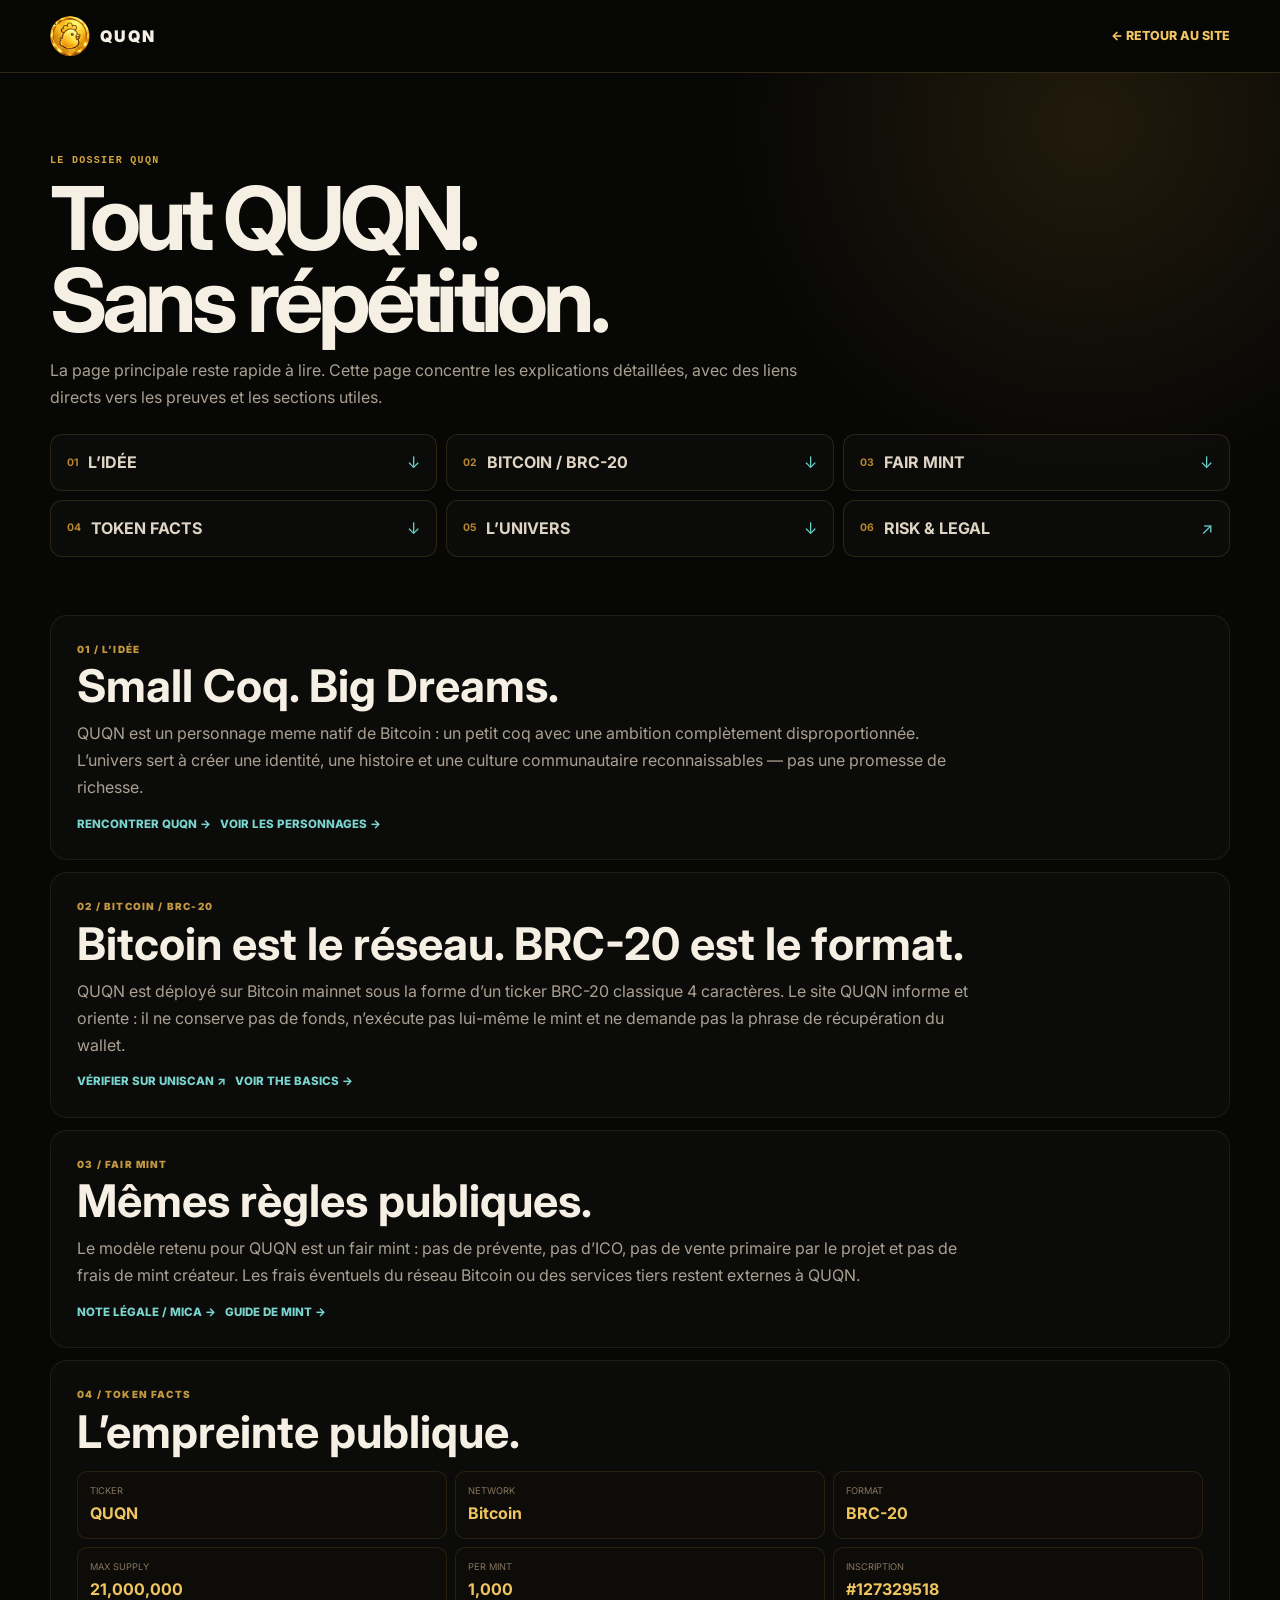
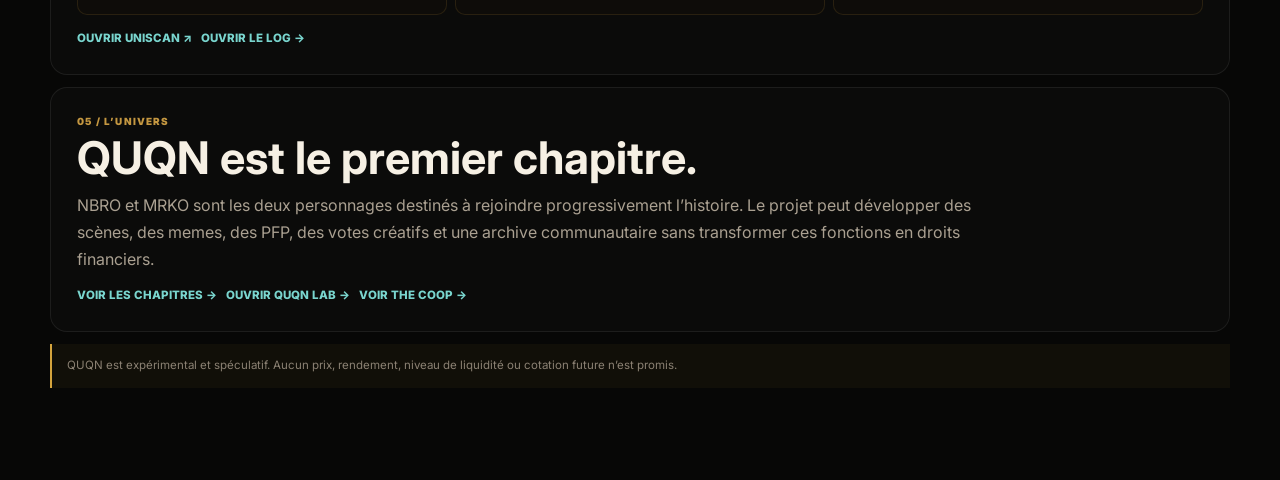
==== commit 8b4f6198: "FIX" ====
--- a/dossier.html
+++ b/dossier.html
@@ -1,110 +1,57 @@
-<!doctype html><html lang="fr"><head><meta charset="utf-8"><meta name="viewport" content="width=device-width,initial-scale=1"><title>QUQN Dossier</title>
-<link rel="preconnect" href="https://fonts.googleapis.com"><link rel="preconnect" href="https://fonts.gstatic.com" crossorigin>
-<link href="https://fonts.googleapis.com/css2?family=Inter:wght@400;500;700;800;900&display=swap" rel="stylesheet">
-<link rel="stylesheet" href="assets/css/style.css"><link rel="stylesheet" href="assets/css/tech-v2.css"><link rel="stylesheet" href="assets/css/layout-tuning.css">
-<style>
-  .dossier-page{background:#060708;color:#f5f1e8}
-  .dossier-hero{padding:96px 0 30px;border-bottom:1px solid rgba(224,171,61,.12);background:radial-gradient(circle at top right,rgba(224,171,61,.14),transparent 34%),linear-gradient(180deg,#080909 0%,#090b0d 100%)}
-  .dossier-hero h1{margin:8px 0 14px;font-size:clamp(42px,6.2vw,82px);line-height:.95;letter-spacing:-.05em}
-  .dossier-hero p{max-width:900px;color:#b8ae9d;font-size:18px;line-height:1.6;margin:0}
-  .dossier-nav{display:grid;grid-template-columns:repeat(3,minmax(0,1fr));gap:10px;margin-top:24px}
-  .dossier-nav a{display:grid;grid-template-columns:auto 1fr auto;gap:12px;align-items:center;padding:16px 18px;border:1px solid rgba(224,171,61,.16);border-radius:14px;text-decoration:none;background:rgba(255,255,255,.02);color:#efe6d5}
-  .dossier-nav a:hover{border-color:rgba(95,231,221,.26);background:rgba(95,231,221,.035)}
-  .dossier-nav b{color:#b88a31;font-size:.72rem}.dossier-nav strong{font-size:.9rem;letter-spacing:.04em}.dossier-nav em{font-style:normal;color:#6dd2cb}
-  .dossier-sections{padding:34px 0 80px}
-  .dossier-section{scroll-margin-top:90px;padding:26px;border:1px solid rgba(255,255,255,.07);border-radius:18px;background:rgba(255,255,255,.02);margin-bottom:14px}
-  .dossier-section small{display:block;color:#c29234;font:900 .64rem/1.2 Inter, sans-serif;letter-spacing:.13em;margin-bottom:10px}
-  .dossier-section h2{margin:0 0 12px;font-size:clamp(28px,3.5vw,44px);line-height:1.05}
-  .dossier-section p{margin:0 0 14px;color:#b9af9f;line-height:1.7}
-  .dossier-facts{display:grid;grid-template-columns:repeat(4,minmax(0,1fr));gap:8px;margin-top:14px}
-  .dossier-facts span{display:block;padding:13px;border:1px solid rgba(224,171,61,.14);border-radius:12px;background:rgba(255,255,255,.018)}
-  .dossier-facts small{margin:0 0 5px;font-size:.58rem;color:#b89656}.dossier-facts strong{font-size:1rem;color:#f0c25e}
-  .dossier-cta-row{display:flex;flex-wrap:wrap;gap:10px;margin-top:14px}
-  .dossier-back{display:inline-flex;align-items:center;gap:8px;color:#7ed7cf;text-decoration:none;font-weight:800}
-  .dossier-note{color:#8e8476;font-size:.92rem}
-  @media(max-width:900px){.dossier-nav{grid-template-columns:1fr 1fr}.dossier-facts{grid-template-columns:1fr 1fr}}
-  @media(max-width:650px){.dossier-nav,.dossier-facts{grid-template-columns:1fr}.dossier-hero{padding-top:82px}.dossier-hero p{font-size:16px}}
-</style>
-<body class="tech-v2 dossier-page">
-  <div class="noise" aria-hidden="true"></div>
-  <div id="announcement" class="announcement"></div>
-  <header class="site-header">
-    <nav class="nav shell">
-      <a class="brand" href="index.html#top"><img src="assets/quqn-token.png" alt="QUQN"><span>QUQN</span></a>
-      <div class="navlinks">
-        <a href="index.html#chapters">Story</a>
-        <a href="index.html#how">On-chain</a>
-        <a href="index.html#ranks">The Coop</a>
-        <a href="index.html#quqn-lab">QUQN Lab</a>
-      </div>
-      <div class="navtools"><a class="btn gold small" href="index.html#quqn-dossier">Back to site ↗</a></div>
-    </nav>
-  </header>
+<!doctype html>
+<html lang="fr">
+<head>
+  <meta charset="utf-8">
+  <meta name="viewport" content="width=device-width,initial-scale=1">
+  <meta name="theme-color" content="#070706">
+  <title>QUQN Dossier</title>
+  <link rel="preconnect" href="https://fonts.googleapis.com">
+  <link rel="preconnect" href="https://fonts.gstatic.com" crossorigin>
+  <link href="https://fonts.googleapis.com/css2?family=Inter:wght@400;500;700;800;900&display=swap" rel="stylesheet">
+  <link rel="stylesheet" href="assets/css/style.css">
+  <link rel="stylesheet" href="assets/css/tech-v2.css?v=20260927-v85">
+  <style>
+    body{background:#070706;color:#f6f0e4}
+    .dossier-top{position:sticky;top:0;z-index:20;background:rgba(7,7,6,.96);border-bottom:1px solid rgba(244,198,96,.18);backdrop-filter:blur(16px)}
+    .dossier-top .shell{min-height:72px;display:flex;align-items:center;justify-content:space-between;gap:20px}
+    .dossier-top .brand img{width:40px;height:40px;border-radius:50%;object-fit:contain}
+    .dossier-back{color:#f4c660;text-decoration:none;font-weight:800;font-size:.78rem}
+    .dossier-hero{padding:72px 0 34px;background:radial-gradient(circle at 85% 10%,rgba(225,168,52,.12),transparent 30%)}
+    .dossier-hero h1{margin:8px 0 14px;font-size:clamp(44px,7vw,88px);line-height:.93;letter-spacing:-.06em}
+    .dossier-hero>div>p{max-width:780px;color:#a99f90;font-size:1rem;line-height:1.65}
+    .dossier-index{display:grid;grid-template-columns:repeat(3,minmax(0,1fr));gap:9px;margin-top:24px}
+    .dossier-index a{display:grid;grid-template-columns:auto 1fr auto;gap:10px;align-items:center;padding:15px 16px;border:1px solid rgba(224,171,61,.16);border-radius:12px;background:rgba(255,255,255,.018);text-decoration:none;color:#dfd5c4}
+    .dossier-index b{color:#b9872d;font-size:.65rem}.dossier-index em{font-style:normal;color:#68d1ca}
+    .dossier-body{padding:24px 0 80px}
+    .dossier-section{scroll-margin-top:92px;padding:26px;border:1px solid rgba(255,255,255,.07);border-radius:17px;background:rgba(255,255,255,.018);margin-bottom:12px}
+    .dossier-section>small{display:block;color:#c49741;font-weight:900;font-size:.62rem;letter-spacing:.12em}
+    .dossier-section h2{margin:6px 0 10px;font-size:clamp(28px,4vw,45px);line-height:1.04}
+    .dossier-section p{max-width:900px;margin:0 0 12px;color:#aaa091;line-height:1.7}
+    .facts{display:grid;grid-template-columns:repeat(3,minmax(0,1fr));gap:8px;margin:15px 0}
+    .facts span{padding:12px;border:1px solid rgba(224,171,61,.13);border-radius:10px;background:#0e0c09}
+    .facts small{display:block;color:#85765e;font-size:.58rem}.facts strong{display:block;color:#f0c45f;margin-top:3px}
+    .links{display:flex;gap:9px;flex-wrap:wrap;margin-top:14px}.links a{font-size:.72rem;color:#79d5ce;text-decoration:none;font-weight:800}
+    .risk{padding:13px 15px;border-left:2px solid #d4a43d;background:rgba(224,171,61,.045);color:#8b8173;font-size:.72rem}
+    @media(max-width:760px){.dossier-index{grid-template-columns:1fr 1fr}.facts{grid-template-columns:1fr 1fr}.dossier-hero{padding-top:54px}}
+    @media(max-width:520px){.dossier-index,.facts{grid-template-columns:1fr}}
+  </style>
+</head>
+<body>
+  <header class="dossier-top"><div class="shell"><a class="brand" href="index.html#top"><img src="assets/quqn-token.png" alt="QUQN"><span>QUQN</span></a><a class="dossier-back" href="index.html#quqn-dossier">← RETOUR AU SITE</a></div></header>
   <main>
-<section class="dossier-hero"><div class="shell">
-  <span class="tech-kicker">THE QUQN DOSSIER</span>
-  <h1>Tout QUQN.<br>Version détaillée.</h1>
-  <p>Comme l’ouverture du dossier dans la preview te posait problème, j’ai transformé le dossier en vraie page dédiée. Les liens 1 à 5 pointent désormais ici directement, sans pop-up ni fenêtre spéciale.</p>
-  <nav class="dossier-nav" aria-label="QUQN dossier sections">
-    <a href="#qfr-dossier-idea"><b>01</b><strong>L’IDÉE</strong><em>→</em></a>
-    <a href="#qfr-dossier-bitcoin"><b>02</b><strong>BITCOIN / BRC-20</strong><em>→</em></a>
-    <a href="#qfr-dossier-fair"><b>03</b><strong>FAIR MINT</strong><em>→</em></a>
-    <a href="#qfr-dossier-token"><b>04</b><strong>TOKEN FACTS</strong><em>→</em></a>
-    <a href="#qfr-dossier-universe"><b>05</b><strong>L’UNIVERS</strong><em>→</em></a>
-    <a href="legal.html" target="_blank" rel="noopener"><b>06</b><strong>RISK & LEGAL</strong><em>↗</em></a>
-  </nav>
-</div></section><section class="dossier-sections"><div class="shell">
-  <article class="dossier-section" id="qfr-dossier-idea">
-    <small>01 · L’IDÉE</small>
-    <h2>Un petit coq, de très grands rêves.</h2>
-    <p>QUQN n’est pas un “token corporate”. C’est un personnage meme né sur Bitcoin, avec une identité simple : petit, ambitieux, drôle, parfois naïf, mais toujours convaincu qu’il peut aller beaucoup plus loin.</p>
-    <p>Le but du projet est de créer une identité, une histoire et une communauté reconnaissables, au lieu d’une simple page de mint sans personnalité.</p>
-    <a class="dossier-back" href="#top">↑ Retour en haut</a>
-  </article>
-
-  <article class="dossier-section" id="qfr-dossier-bitcoin">
-    <small>02 · BITCOIN / BRC-20</small>
-    <h2>Pourquoi sur Bitcoin ? Pourquoi en BRC-20 ?</h2>
-    <p>QUQN est déployé sur Bitcoin mainnet au format BRC-20 classique 4 caractères. Cela permet un fair mint public, lisible et vérifiable on-chain, dans l’écosystème Bitcoin.</p>
-    <p>Le site n’exécute pas le mint, ne connecte pas le wallet et ne garde pas les fonds. Il sert à expliquer, orienter et renvoyer vers les pages d’inscription ou de vérification.</p>
-    <div class="dossier-cta-row"><a class="btn outline" href="https://uniscan.cc/brc20/QUQN" target="_blank" rel="noopener">Voir QUQN sur UniScan ↗</a></div>
-    <a class="dossier-back" href="#top">↑ Retour en haut</a>
-  </article>
-
-  <article class="dossier-section" id="qfr-dossier-fair">
-    <small>03 · FAIR MINT</small>
-    <h2>Mêmes règles publiques pour tout le monde.</h2>
-    <p>Le principe retenu pour QUQN est un fair mint pur : pas de prévente, pas d’ICO, pas de vente primaire par le créateur, pas de promesse de rendement. Les participants mintent sous les mêmes règles publiques tant que l’offre maximum n’est pas atteinte.</p>
-    <p class="dossier-note">Important : les frais éventuels du réseau Bitcoin ou des services tiers ne vont pas au projet QUQN.</p>
-    <a class="dossier-back" href="#top">↑ Retour en haut</a>
-  </article>
-
-  <article class="dossier-section" id="qfr-dossier-token">
-    <small>04 · TOKEN FACTS</small>
-    <h2>Les informations essentielles du token.</h2>
-    <div class="dossier-facts">
-      <span><small>TICKER</small><strong>QUQN</strong></span>
-      <span><small>NETWORK</small><strong>Bitcoin</strong></span>
-      <span><small>FORMAT</small><strong>BRC-20 / 4-BYTE</strong></span>
-      <span><small>MAX SUPPLY</small><strong>21,000,000</strong></span>
-      <span><small>PER MINT</small><strong>1,000</strong></span>
-      <span><small>TYPE</small><strong>Fair mint</strong></span>
-      <span><small>CHECK</small><strong>UniScan</strong></span>
-      <span><small>PROJECT SITE</small><strong>quqn.eu</strong></span>
-    </div>
-    <a class="dossier-back" href="#top">↑ Retour en haut</a>
-  </article>
-
-  <article class="dossier-section" id="qfr-dossier-universe">
-    <small>05 · L’UNIVERS</small>
-    <h2>Un personnage central, puis un monde plus large.</h2>
-    <p>QUQN est le premier visage. NBRO et MRKO sont les deux autres personnages validés qui doivent rejoindre l’univers progressivement. L’idée est de construire une vraie petite mythologie communautaire, avec des codes visuels récurrents, un ton reconnaissable et des créations partageables.</p>
-    <p>Le site sert aussi cette vision : Dossier QUQN, Inscription Log, The Coop, outils de création et, plus tard, galerie communautaire plus vivante.</p>
-    <div class="dossier-cta-row"><a class="btn outline" href="index.html#quqn-lab">Ouvrir QUQN Lab ↗</a><a class="btn outline" href="index.html#ranks">Voir The Coop ↗</a></div>
-    <a class="dossier-back" href="#top">↑ Retour en haut</a>
-  </article>
-</div></section></main><footer class="footer"><div class="shell footer-grid"><div class="brand"><img src="assets/quqn-token.png" alt="QUQN"><span>QUQN</span></div><div><a href="index.html">Site principal</a><a href="legal.html">Risk & Legal</a><a href="https://x.com/QUQNbtc" target="_blank" rel="noopener">𝕏 @QUQNbtc</a><a href="https://t.me/QUQNbtc" target="_blank" rel="noopener">Telegram</a></div><p>Built on Bitcoin culture. Not financial advice. No promised value.</p></div></footer>
-<script src="assets/js/quqn-audio.js" defer></script>
-<script src="assets/js/tech-v2.js" defer></script>
-<script src="assets/js/v8-i18n.js" defer></script>
-</body></html>+    <section class="dossier-hero"><div class="shell"><span class="tech-kicker">LE DOSSIER QUQN</span><h1>Tout QUQN.<br>Sans répétition.</h1><p>La page principale reste rapide à lire. Cette page concentre les explications détaillées, avec des liens directs vers les preuves et les sections utiles.</p>
+      <nav class="dossier-index">
+        <a href="#idea"><b>01</b><strong>L’IDÉE</strong><em>↓</em></a><a href="#bitcoin"><b>02</b><strong>BITCOIN / BRC-20</strong><em>↓</em></a><a href="#fair"><b>03</b><strong>FAIR MINT</strong><em>↓</em></a><a href="#token"><b>04</b><strong>TOKEN FACTS</strong><em>↓</em></a><a href="#universe"><b>05</b><strong>L’UNIVERS</strong><em>↓</em></a><a href="legal.html" target="_blank" rel="noopener"><b>06</b><strong>RISK &amp; LEGAL</strong><em>↗</em></a>
+      </nav>
+    </div></section>
+    <div class="dossier-body"><div class="shell">
+      <section class="dossier-section" id="idea"><small>01 / L’IDÉE</small><h2>Small Coq. Big Dreams.</h2><p>QUQN est un personnage meme natif de Bitcoin : un petit coq avec une ambition complètement disproportionnée. L’univers sert à créer une identité, une histoire et une culture communautaire reconnaissables — pas une promesse de richesse.</p><div class="links"><a href="index.html#story">RENCONTRER QUQN →</a><a href="index.html#chapters">VOIR LES PERSONNAGES →</a></div></section>
+      <section class="dossier-section" id="bitcoin"><small>02 / BITCOIN / BRC-20</small><h2>Bitcoin est le réseau. BRC-20 est le format.</h2><p>QUQN est déployé sur Bitcoin mainnet sous la forme d’un ticker BRC-20 classique 4 caractères. Le site QUQN informe et oriente : il ne conserve pas de fonds, n’exécute pas lui-même le mint et ne demande pas la phrase de récupération du wallet.</p><div class="links"><a href="https://uniscan.cc/brc20/QUQN" target="_blank" rel="noopener">VÉRIFIER SUR UNISCAN ↗</a><a href="index.html#how">VOIR THE BASICS →</a></div></section>
+      <section class="dossier-section" id="fair"><small>03 / FAIR MINT</small><h2>Mêmes règles publiques.</h2><p>Le modèle retenu pour QUQN est un fair mint : pas de prévente, pas d’ICO, pas de vente primaire par le projet et pas de frais de mint créateur. Les frais éventuels du réseau Bitcoin ou des services tiers restent externes à QUQN.</p><div class="links"><a href="legal.html#mica">NOTE LÉGALE / MICA →</a><a href="index.html#how">GUIDE DE MINT →</a></div></section>
+      <section class="dossier-section" id="token"><small>04 / TOKEN FACTS</small><h2>L’empreinte publique.</h2><div class="facts"><span><small>TICKER</small><strong>QUQN</strong></span><span><small>NETWORK</small><strong>Bitcoin</strong></span><span><small>FORMAT</small><strong>BRC-20</strong></span><span><small>MAX SUPPLY</small><strong>21,000,000</strong></span><span><small>PER MINT</small><strong>1,000</strong></span><span><small>INSCRIPTION</small><strong>#127329518</strong></span></div><div class="links"><a href="https://uniscan.cc/brc20/QUQN" target="_blank" rel="noopener">OUVRIR UNISCAN ↗</a><a href="index.html#inscription-log">OUVRIR LE LOG →</a></div></section>
+      <section class="dossier-section" id="universe"><small>05 / L’UNIVERS</small><h2>QUQN est le premier chapitre.</h2><p>NBRO et MRKO sont les deux personnages destinés à rejoindre progressivement l’histoire. Le projet peut développer des scènes, des memes, des PFP, des votes créatifs et une archive communautaire sans transformer ces fonctions en droits financiers.</p><div class="links"><a href="index.html#chapters">VOIR LES CHAPITRES →</a><a href="index.html#quqn-lab">OUVRIR QUQN LAB →</a><a href="index.html#ranks">VOIR THE COOP →</a></div></section>
+      <p class="risk">QUQN est expérimental et spéculatif. Aucun prix, rendement, niveau de liquidité ou cotation future n’est promis.</p>
+    </div></div>
+  </main>
+</body>
+</html>
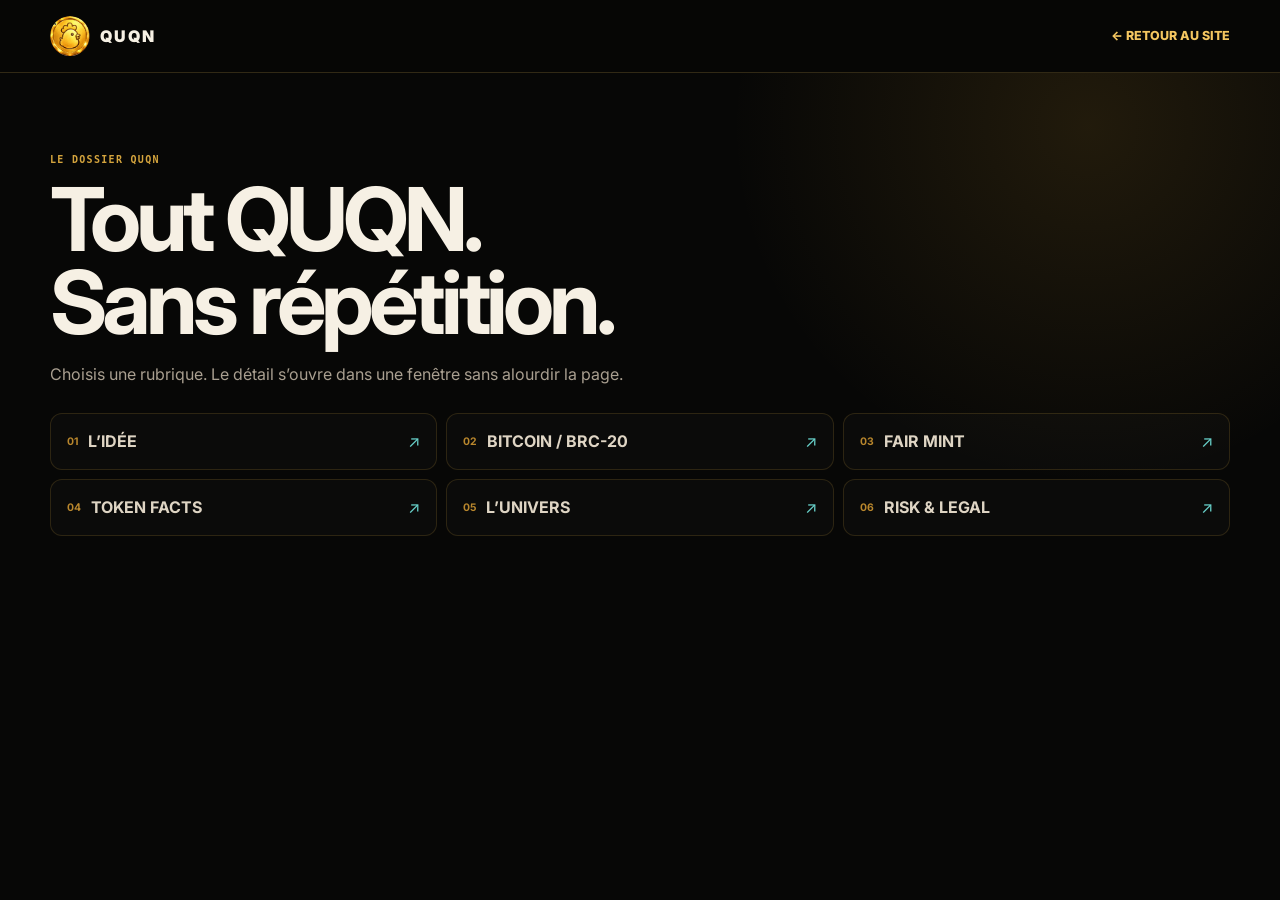
==== commit cb194c6e: "FIXING" ====
--- a/dossier.html
+++ b/dossier.html
@@ -1,57 +1,40 @@
 <!doctype html>
 <html lang="fr">
 <head>
-  <meta charset="utf-8">
-  <meta name="viewport" content="width=device-width,initial-scale=1">
-  <meta name="theme-color" content="#070706">
+  <meta charset="utf-8"><meta name="viewport" content="width=device-width,initial-scale=1"><meta name="theme-color" content="#070706">
   <title>QUQN Dossier</title>
-  <link rel="preconnect" href="https://fonts.googleapis.com">
-  <link rel="preconnect" href="https://fonts.gstatic.com" crossorigin>
+  <link rel="preconnect" href="https://fonts.googleapis.com"><link rel="preconnect" href="https://fonts.gstatic.com" crossorigin>
   <link href="https://fonts.googleapis.com/css2?family=Inter:wght@400;500;700;800;900&display=swap" rel="stylesheet">
-  <link rel="stylesheet" href="assets/css/style.css">
-  <link rel="stylesheet" href="assets/css/tech-v2.css?v=20260927-v85">
+  <link rel="stylesheet" href="assets/css/style.css"><link rel="stylesheet" href="assets/css/tech-v2.css?v=20260927-v86">
   <style>
-    body{background:#070706;color:#f6f0e4}
-    .dossier-top{position:sticky;top:0;z-index:20;background:rgba(7,7,6,.96);border-bottom:1px solid rgba(244,198,96,.18);backdrop-filter:blur(16px)}
-    .dossier-top .shell{min-height:72px;display:flex;align-items:center;justify-content:space-between;gap:20px}
-    .dossier-top .brand img{width:40px;height:40px;border-radius:50%;object-fit:contain}
-    .dossier-back{color:#f4c660;text-decoration:none;font-weight:800;font-size:.78rem}
-    .dossier-hero{padding:72px 0 34px;background:radial-gradient(circle at 85% 10%,rgba(225,168,52,.12),transparent 30%)}
-    .dossier-hero h1{margin:8px 0 14px;font-size:clamp(44px,7vw,88px);line-height:.93;letter-spacing:-.06em}
-    .dossier-hero>div>p{max-width:780px;color:#a99f90;font-size:1rem;line-height:1.65}
-    .dossier-index{display:grid;grid-template-columns:repeat(3,minmax(0,1fr));gap:9px;margin-top:24px}
-    .dossier-index a{display:grid;grid-template-columns:auto 1fr auto;gap:10px;align-items:center;padding:15px 16px;border:1px solid rgba(224,171,61,.16);border-radius:12px;background:rgba(255,255,255,.018);text-decoration:none;color:#dfd5c4}
-    .dossier-index b{color:#b9872d;font-size:.65rem}.dossier-index em{font-style:normal;color:#68d1ca}
-    .dossier-body{padding:24px 0 80px}
-    .dossier-section{scroll-margin-top:92px;padding:26px;border:1px solid rgba(255,255,255,.07);border-radius:17px;background:rgba(255,255,255,.018);margin-bottom:12px}
-    .dossier-section>small{display:block;color:#c49741;font-weight:900;font-size:.62rem;letter-spacing:.12em}
-    .dossier-section h2{margin:6px 0 10px;font-size:clamp(28px,4vw,45px);line-height:1.04}
-    .dossier-section p{max-width:900px;margin:0 0 12px;color:#aaa091;line-height:1.7}
-    .facts{display:grid;grid-template-columns:repeat(3,minmax(0,1fr));gap:8px;margin:15px 0}
-    .facts span{padding:12px;border:1px solid rgba(224,171,61,.13);border-radius:10px;background:#0e0c09}
-    .facts small{display:block;color:#85765e;font-size:.58rem}.facts strong{display:block;color:#f0c45f;margin-top:3px}
-    .links{display:flex;gap:9px;flex-wrap:wrap;margin-top:14px}.links a{font-size:.72rem;color:#79d5ce;text-decoration:none;font-weight:800}
-    .risk{padding:13px 15px;border-left:2px solid #d4a43d;background:rgba(224,171,61,.045);color:#8b8173;font-size:.72rem}
-    @media(max-width:760px){.dossier-index{grid-template-columns:1fr 1fr}.facts{grid-template-columns:1fr 1fr}.dossier-hero{padding-top:54px}}
-    @media(max-width:520px){.dossier-index,.facts{grid-template-columns:1fr}}
+    body{background:#070706;color:#f6f0e4}.dossier-top{position:sticky;top:0;z-index:20;background:rgba(7,7,6,.96);border-bottom:1px solid rgba(244,198,96,.18);backdrop-filter:blur(16px)}
+    .dossier-top .shell{min-height:72px;display:flex;align-items:center;justify-content:space-between;gap:20px}.dossier-top .brand img{width:40px;height:40px;border-radius:50%;object-fit:contain}.dossier-back{color:#f4c660;text-decoration:none;font-weight:800;font-size:.78rem}
+    .dossier-hero{padding:72px 0 70px;background:radial-gradient(circle at 85% 10%,rgba(225,168,52,.12),transparent 30%)}.dossier-hero h1{margin:8px 0 14px;font-size:clamp(44px,7vw,88px);line-height:.95;letter-spacing:-.055em}.dossier-hero p{max-width:780px;color:#a99f90;font-size:1rem;line-height:1.65}
+    .dossier-index{display:grid;grid-template-columns:repeat(3,minmax(0,1fr));gap:9px;margin-top:26px}.dossier-index button,.dossier-index a{appearance:none;width:100%;display:grid;grid-template-columns:auto 1fr auto;gap:10px;align-items:center;padding:15px 16px;border:1px solid rgba(224,171,61,.16);border-radius:12px;background:rgba(255,255,255,.018);text-decoration:none;color:#dfd5c4;font:inherit;text-align:left;cursor:pointer}.dossier-index button:hover,.dossier-index a:hover{border-color:rgba(95,231,221,.30);background:rgba(95,231,221,.035)}.dossier-index b{color:#b9872d;font-size:.65rem}.dossier-index em{font-style:normal;color:#68d1ca}
+    .dossier-modal{width:min(820px,calc(100% - 24px));max-height:86vh;border:1px solid rgba(224,171,61,.25);border-radius:18px;background:#0b0a08;color:#f6f0e4;padding:0;box-shadow:0 40px 110px rgba(0,0,0,.72)}.dossier-modal::backdrop{background:rgba(0,0,0,.80);backdrop-filter:blur(6px)}.dossier-modal-head{position:sticky;top:0;z-index:2;display:flex;align-items:center;justify-content:space-between;padding:16px 18px;border-bottom:1px solid rgba(255,255,255,.07);background:rgba(11,10,8,.97)}.dossier-modal-head span{font-size:.65rem;font-weight:900;letter-spacing:.12em;color:#d2a341}.dossier-close{appearance:none;border:1px solid rgba(255,255,255,.10);border-radius:50%;width:34px;height:34px;background:#15120d;color:#f6e7c7;font-size:21px;cursor:pointer}.dossier-modal-body{padding:23px}.dossier-modal-body h2{margin:0 0 12px;font-size:clamp(28px,4.4vw,46px);line-height:1.04}.dossier-modal-body p{color:#aaa091;line-height:1.7}.facts{display:grid;grid-template-columns:repeat(3,minmax(0,1fr));gap:8px;margin:15px 0}.facts span{padding:12px;border:1px solid rgba(224,171,61,.13);border-radius:10px;background:#0e0c09}.facts small{display:block;color:#85765e;font-size:.58rem}.facts strong{display:block;color:#f0c45f;margin-top:3px}.links{display:flex;gap:9px;flex-wrap:wrap;margin-top:14px}.links a{font-size:.72rem;color:#79d5ce;text-decoration:none;font-weight:800}.risk{padding:13px 15px;border-left:2px solid #d4a43d;background:rgba(224,171,61,.045);color:#8b8173;font-size:.72rem}
+    @media(max-width:760px){.dossier-index{grid-template-columns:1fr 1fr}.dossier-hero{padding-top:54px}.facts{grid-template-columns:1fr 1fr}}@media(max-width:520px){.dossier-index,.facts{grid-template-columns:1fr}}
   </style>
 </head>
 <body>
   <header class="dossier-top"><div class="shell"><a class="brand" href="index.html#top"><img src="assets/quqn-token.png" alt="QUQN"><span>QUQN</span></a><a class="dossier-back" href="index.html#quqn-dossier">← RETOUR AU SITE</a></div></header>
-  <main>
-    <section class="dossier-hero"><div class="shell"><span class="tech-kicker">LE DOSSIER QUQN</span><h1>Tout QUQN.<br>Sans répétition.</h1><p>La page principale reste rapide à lire. Cette page concentre les explications détaillées, avec des liens directs vers les preuves et les sections utiles.</p>
-      <nav class="dossier-index">
-        <a href="#idea"><b>01</b><strong>L’IDÉE</strong><em>↓</em></a><a href="#bitcoin"><b>02</b><strong>BITCOIN / BRC-20</strong><em>↓</em></a><a href="#fair"><b>03</b><strong>FAIR MINT</strong><em>↓</em></a><a href="#token"><b>04</b><strong>TOKEN FACTS</strong><em>↓</em></a><a href="#universe"><b>05</b><strong>L’UNIVERS</strong><em>↓</em></a><a href="legal.html" target="_blank" rel="noopener"><b>06</b><strong>RISK &amp; LEGAL</strong><em>↗</em></a>
-      </nav>
-    </div></section>
-    <div class="dossier-body"><div class="shell">
-      <section class="dossier-section" id="idea"><small>01 / L’IDÉE</small><h2>Small Coq. Big Dreams.</h2><p>QUQN est un personnage meme natif de Bitcoin : un petit coq avec une ambition complètement disproportionnée. L’univers sert à créer une identité, une histoire et une culture communautaire reconnaissables — pas une promesse de richesse.</p><div class="links"><a href="index.html#story">RENCONTRER QUQN →</a><a href="index.html#chapters">VOIR LES PERSONNAGES →</a></div></section>
-      <section class="dossier-section" id="bitcoin"><small>02 / BITCOIN / BRC-20</small><h2>Bitcoin est le réseau. BRC-20 est le format.</h2><p>QUQN est déployé sur Bitcoin mainnet sous la forme d’un ticker BRC-20 classique 4 caractères. Le site QUQN informe et oriente : il ne conserve pas de fonds, n’exécute pas lui-même le mint et ne demande pas la phrase de récupération du wallet.</p><div class="links"><a href="https://uniscan.cc/brc20/QUQN" target="_blank" rel="noopener">VÉRIFIER SUR UNISCAN ↗</a><a href="index.html#how">VOIR THE BASICS →</a></div></section>
-      <section class="dossier-section" id="fair"><small>03 / FAIR MINT</small><h2>Mêmes règles publiques.</h2><p>Le modèle retenu pour QUQN est un fair mint : pas de prévente, pas d’ICO, pas de vente primaire par le projet et pas de frais de mint créateur. Les frais éventuels du réseau Bitcoin ou des services tiers restent externes à QUQN.</p><div class="links"><a href="legal.html#mica">NOTE LÉGALE / MICA →</a><a href="index.html#how">GUIDE DE MINT →</a></div></section>
-      <section class="dossier-section" id="token"><small>04 / TOKEN FACTS</small><h2>L’empreinte publique.</h2><div class="facts"><span><small>TICKER</small><strong>QUQN</strong></span><span><small>NETWORK</small><strong>Bitcoin</strong></span><span><small>FORMAT</small><strong>BRC-20</strong></span><span><small>MAX SUPPLY</small><strong>21,000,000</strong></span><span><small>PER MINT</small><strong>1,000</strong></span><span><small>INSCRIPTION</small><strong>#127329518</strong></span></div><div class="links"><a href="https://uniscan.cc/brc20/QUQN" target="_blank" rel="noopener">OUVRIR UNISCAN ↗</a><a href="index.html#inscription-log">OUVRIR LE LOG →</a></div></section>
-      <section class="dossier-section" id="universe"><small>05 / L’UNIVERS</small><h2>QUQN est le premier chapitre.</h2><p>NBRO et MRKO sont les deux personnages destinés à rejoindre progressivement l’histoire. Le projet peut développer des scènes, des memes, des PFP, des votes créatifs et une archive communautaire sans transformer ces fonctions en droits financiers.</p><div class="links"><a href="index.html#chapters">VOIR LES CHAPITRES →</a><a href="index.html#quqn-lab">OUVRIR QUQN LAB →</a><a href="index.html#ranks">VOIR THE COOP →</a></div></section>
-      <p class="risk">QUQN est expérimental et spéculatif. Aucun prix, rendement, niveau de liquidité ou cotation future n’est promis.</p>
-    </div></div>
-  </main>
-</body>
-</html>+  <main><section class="dossier-hero"><div class="shell"><span class="tech-kicker">LE DOSSIER QUQN</span><h1>Tout QUQN.<br>Sans répétition.</h1><p>Choisis une rubrique. Le détail s’ouvre dans une fenêtre sans alourdir la page.</p>
+    <nav class="dossier-index">
+      <button type="button" data-modal="idea"><b>01</b><strong>L’IDÉE</strong><em>↗</em></button>
+      <button type="button" data-modal="bitcoin"><b>02</b><strong>BITCOIN / BRC-20</strong><em>↗</em></button>
+      <button type="button" data-modal="fair"><b>03</b><strong>FAIR MINT</strong><em>↗</em></button>
+      <button type="button" data-modal="token"><b>04</b><strong>TOKEN FACTS</strong><em>↗</em></button>
+      <button type="button" data-modal="universe"><b>05</b><strong>L’UNIVERS</strong><em>↗</em></button>
+      <a href="legal.html" target="_blank" rel="noopener"><b>06</b><strong>RISK &amp; LEGAL</strong><em>↗</em></a>
+    </nav>
+  </div></section></main>
+
+  <dialog id="dossierModal" class="dossier-modal"><div class="dossier-modal-head"><span id="modalKicker">QUQN DOSSIER</span><button class="dossier-close" type="button" aria-label="Fermer">×</button></div><div id="modalBody" class="dossier-modal-body"></div></dialog>
+  <template id="tpl-idea"><h2>Small Coq. Big Dreams.</h2><p>QUQN est un personnage meme natif de Bitcoin : un petit coq avec une ambition complètement disproportionnée. L’univers sert à créer une identité, une histoire et une culture communautaire reconnaissables — pas une promesse de richesse.</p><div class="links"><a href="index.html#story">RENCONTRER QUQN →</a><a href="index.html#chapters">VOIR LES PERSONNAGES →</a></div></template>
+  <template id="tpl-bitcoin"><h2>Bitcoin est le réseau. BRC-20 est le format.</h2><p>QUQN est déployé sur Bitcoin mainnet sous la forme d’un ticker BRC-20 classique 4 caractères. Le site QUQN informe et oriente : il ne conserve pas de fonds, n’exécute pas lui-même le mint et ne demande jamais la phrase de récupération du wallet.</p><div class="links"><a href="https://uniscan.cc/brc20/QUQN" target="_blank" rel="noopener">VÉRIFIER SUR UNISCAN ↗</a><a href="index.html#how">VOIR THE BASICS →</a></div></template>
+  <template id="tpl-fair"><h2>Mêmes règles publiques.</h2><p>Le modèle retenu pour QUQN est un fair mint : pas de prévente, pas d’ICO, pas de vente primaire par le projet et pas de frais de mint créateur. Les frais éventuels du réseau Bitcoin ou des services tiers restent externes à QUQN.</p><div class="links"><a href="legal.html#mica" target="_blank" rel="noopener">NOTE LÉGALE / MICA ↗</a><a href="index.html#how">GUIDE DE MINT →</a></div></template>
+  <template id="tpl-token"><h2>L’empreinte publique.</h2><div class="facts"><span><small>TICKER</small><strong>QUQN</strong></span><span><small>NETWORK</small><strong>Bitcoin</strong></span><span><small>FORMAT</small><strong>BRC-20</strong></span><span><small>MAX SUPPLY</small><strong>21,000,000</strong></span><span><small>PER MINT</small><strong>1,000</strong></span><span><small>INSCRIPTION</small><strong>#127329518</strong></span></div><div class="links"><a href="https://uniscan.cc/brc20/QUQN" target="_blank" rel="noopener">OUVRIR UNISCAN ↗</a><a href="index.html#inscription-log">OUVRIR LE LOG →</a></div></template>
+  <template id="tpl-universe"><h2>QUQN est le premier chapitre.</h2><p>NBRO et MRKO sont les deux personnages destinés à rejoindre progressivement l’histoire. Le projet peut développer des scènes, des memes, des PFP, des votes créatifs et une archive communautaire sans transformer ces fonctions en droits financiers.</p><div class="links"><a href="index.html#chapters">VOIR LES CHAPITRES →</a><a href="index.html#quqn-lab">OUVRIR QUQN LAB →</a><a href="index.html#ranks">VOIR THE COOP →</a></div><p class="risk">QUQN est expérimental et spéculatif. Aucun prix, rendement, niveau de liquidité ou cotation future n’est promis.</p></template>
+  <script>
+    (()=>{const modal=document.getElementById('dossierModal'),body=document.getElementById('modalBody'),kicker=document.getElementById('modalKicker');const labels={idea:'01 / L’IDÉE',bitcoin:'02 / BITCOIN / BRC-20',fair:'03 / FAIR MINT',token:'04 / TOKEN FACTS',universe:'05 / L’UNIVERS'};document.querySelectorAll('[data-modal]').forEach(b=>b.addEventListener('click',()=>{const key=b.dataset.modal,t=document.getElementById('tpl-'+key);if(!t)return;kicker.textContent=labels[key]||'QUQN DOSSIER';body.replaceChildren(t.content.cloneNode(true));modal.showModal()}));document.querySelector('.dossier-close').addEventListener('click',()=>modal.close());modal.addEventListener('click',e=>{if(e.target===modal)modal.close()});document.addEventListener('keydown',e=>{if(e.key==='Escape'&&modal.open)modal.close()})})();
+  </script>
+</body></html>
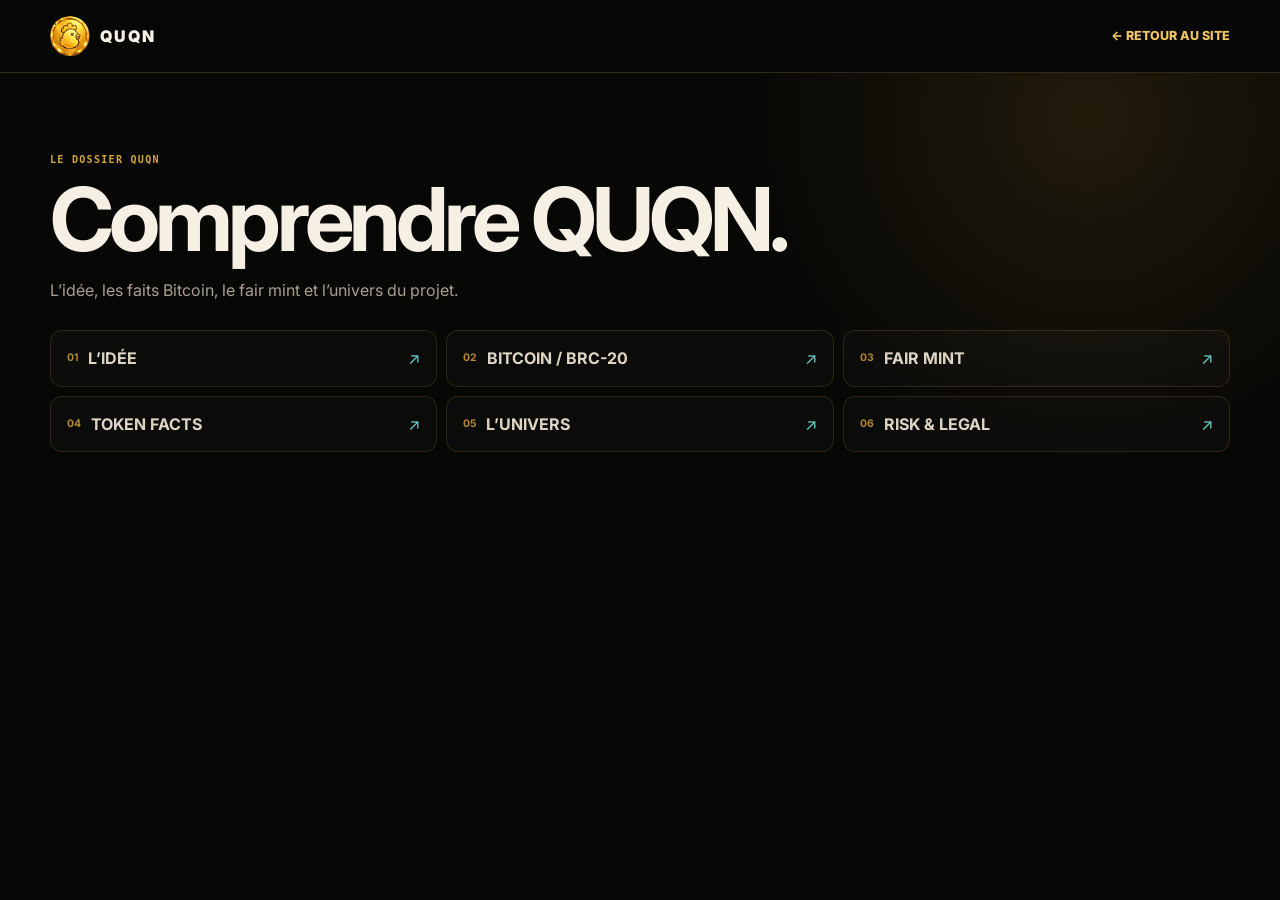
==== commit 66644277: "fix" ====
--- a/dossier.html
+++ b/dossier.html
@@ -17,7 +17,7 @@
 </head>
 <body>
   <header class="dossier-top"><div class="shell"><a class="brand" href="index.html#top"><img src="assets/quqn-token.png" alt="QUQN"><span>QUQN</span></a><a class="dossier-back" href="index.html#quqn-dossier">← RETOUR AU SITE</a></div></header>
-  <main><section class="dossier-hero"><div class="shell"><span class="tech-kicker">LE DOSSIER QUQN</span><h1>Tout QUQN.<br>Sans répétition.</h1><p>Choisis une rubrique. Le détail s’ouvre dans une fenêtre sans alourdir la page.</p>
+  <main><section class="dossier-hero"><div class="shell"><span class="tech-kicker">LE DOSSIER QUQN</span><h1>Comprendre QUQN.</h1><p>L’idée, les faits Bitcoin, le fair mint et l’univers du projet.</p>
     <nav class="dossier-index">
       <button type="button" data-modal="idea"><b>01</b><strong>L’IDÉE</strong><em>↗</em></button>
       <button type="button" data-modal="bitcoin"><b>02</b><strong>BITCOIN / BRC-20</strong><em>↗</em></button>
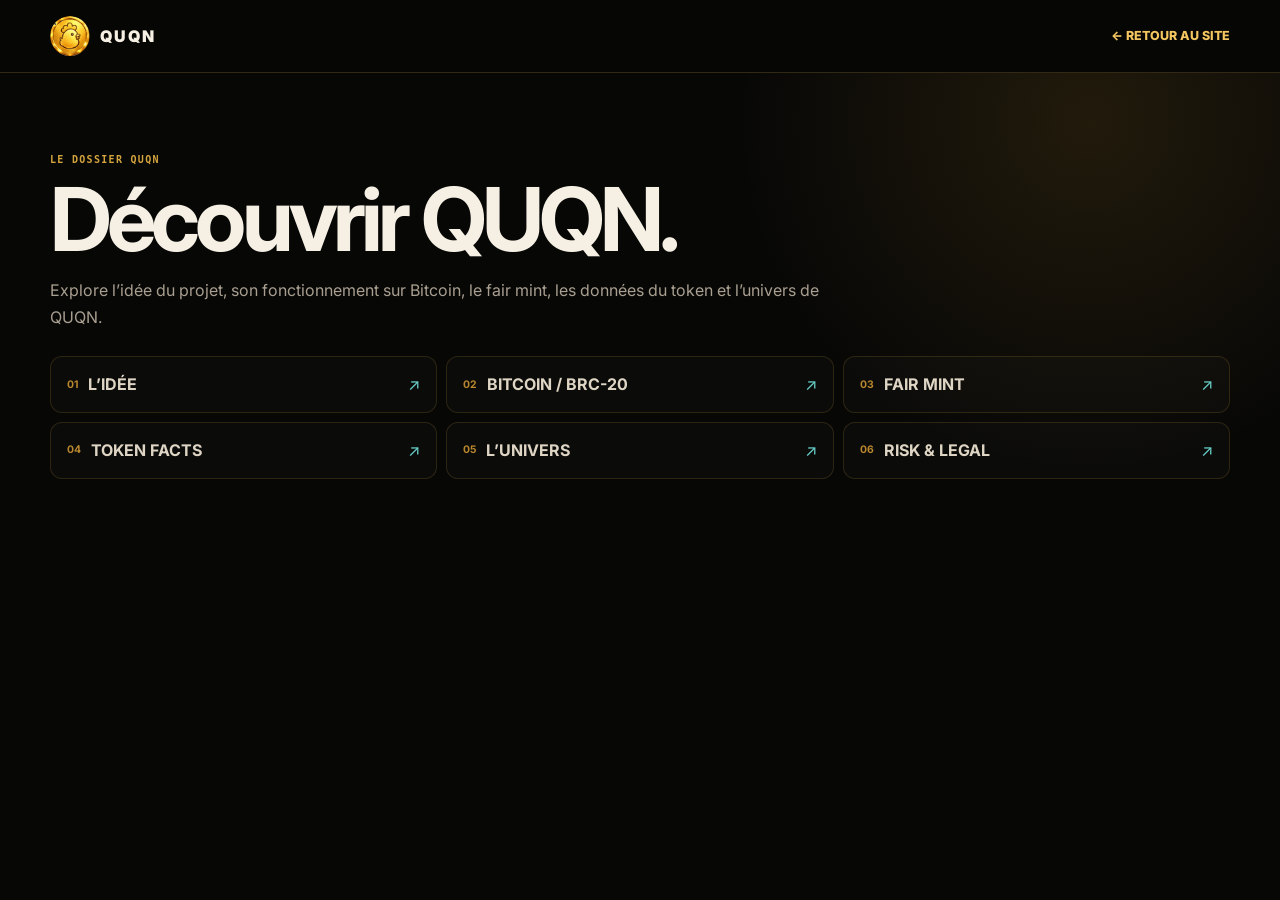
==== commit 15e69d21: "REFIX" ====
--- a/dossier.html
+++ b/dossier.html
@@ -17,7 +17,7 @@
 </head>
 <body>
   <header class="dossier-top"><div class="shell"><a class="brand" href="index.html#top"><img src="assets/quqn-token.png" alt="QUQN"><span>QUQN</span></a><a class="dossier-back" href="index.html#quqn-dossier">← RETOUR AU SITE</a></div></header>
-  <main><section class="dossier-hero"><div class="shell"><span class="tech-kicker">LE DOSSIER QUQN</span><h1>Comprendre QUQN.</h1><p>L’idée, les faits Bitcoin, le fair mint et l’univers du projet.</p>
+  <main><section class="dossier-hero"><div class="shell"><span class="tech-kicker">LE DOSSIER QUQN</span><h1>Découvrir QUQN.</h1><p>Explore l’idée du projet, son fonctionnement sur Bitcoin, le fair mint, les données du token et l’univers de QUQN.</p>
     <nav class="dossier-index">
       <button type="button" data-modal="idea"><b>01</b><strong>L’IDÉE</strong><em>↗</em></button>
       <button type="button" data-modal="bitcoin"><b>02</b><strong>BITCOIN / BRC-20</strong><em>↗</em></button>
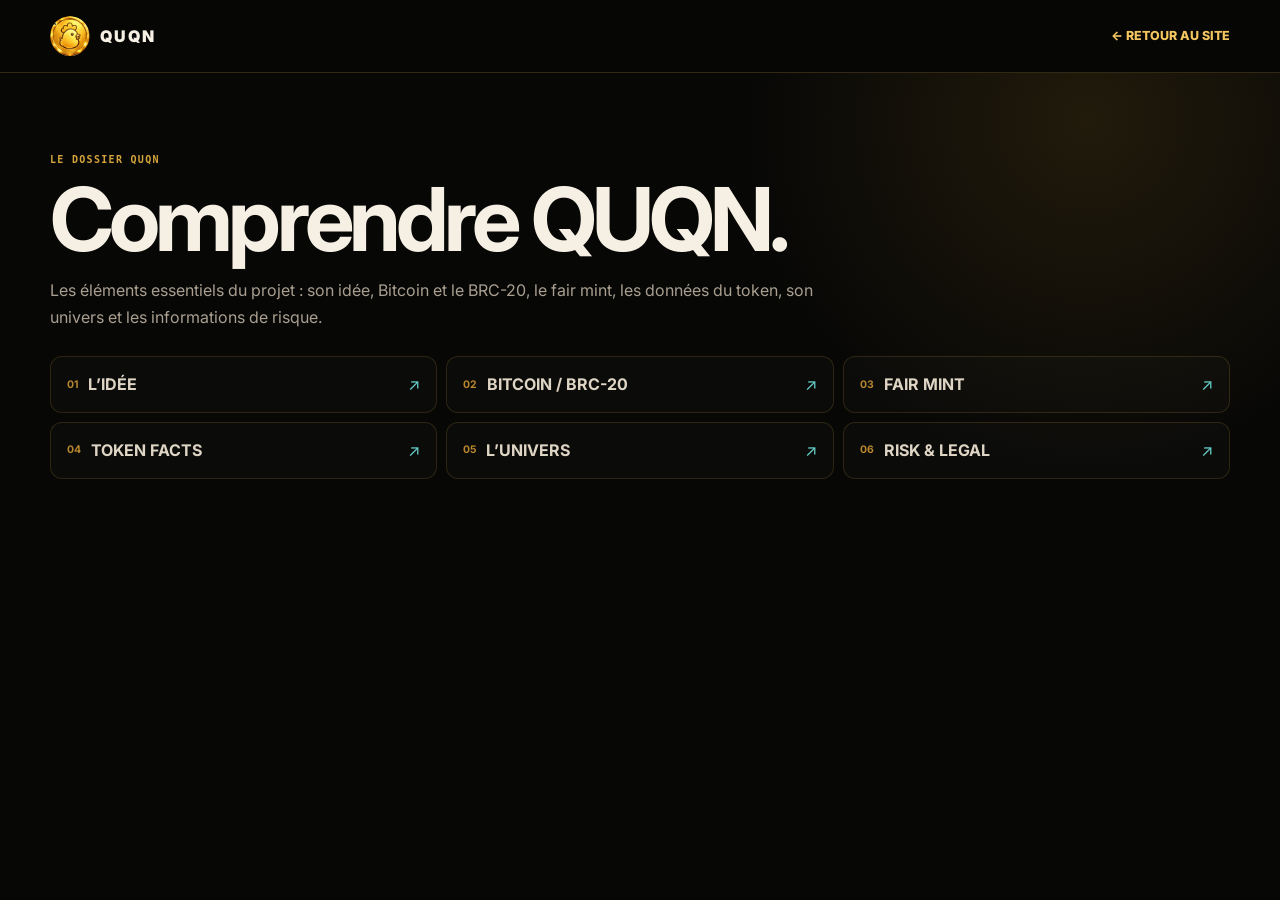
==== commit efcb100f: "Add files via upload" ====
--- a/dossier.html
+++ b/dossier.html
@@ -17,7 +17,7 @@
 </head>
 <body>
   <header class="dossier-top"><div class="shell"><a class="brand" href="index.html#top"><img src="assets/quqn-token.png" alt="QUQN"><span>QUQN</span></a><a class="dossier-back" href="index.html#quqn-dossier">← RETOUR AU SITE</a></div></header>
-  <main><section class="dossier-hero"><div class="shell"><span class="tech-kicker">LE DOSSIER QUQN</span><h1>Découvrir QUQN.</h1><p>Explore l’idée du projet, son fonctionnement sur Bitcoin, le fair mint, les données du token et l’univers de QUQN.</p>
+  <main><section class="dossier-hero"><div class="shell"><span class="tech-kicker">LE DOSSIER QUQN</span><h1>Comprendre QUQN.</h1><p>Les éléments essentiels du projet : son idée, Bitcoin et le BRC-20, le fair mint, les données du token, son univers et les informations de risque.</p>
     <nav class="dossier-index">
       <button type="button" data-modal="idea"><b>01</b><strong>L’IDÉE</strong><em>↗</em></button>
       <button type="button" data-modal="bitcoin"><b>02</b><strong>BITCOIN / BRC-20</strong><em>↗</em></button>
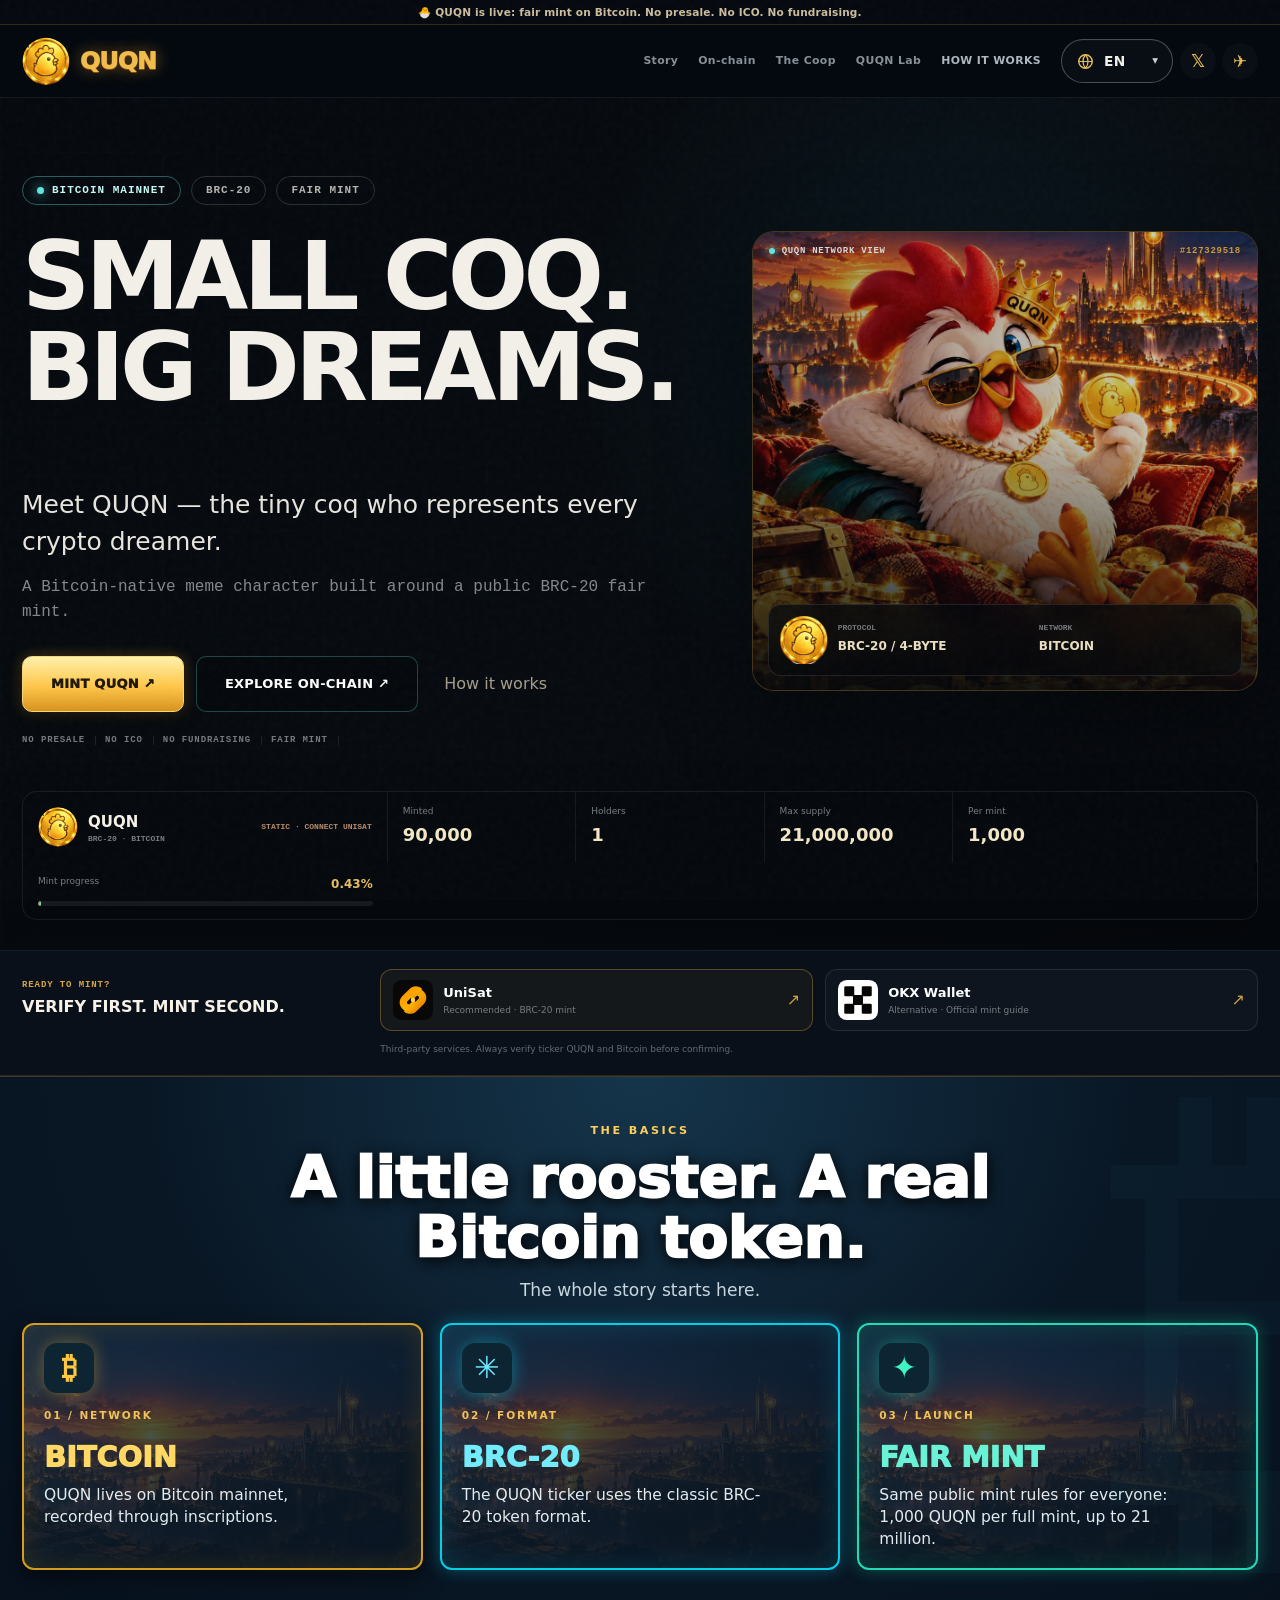
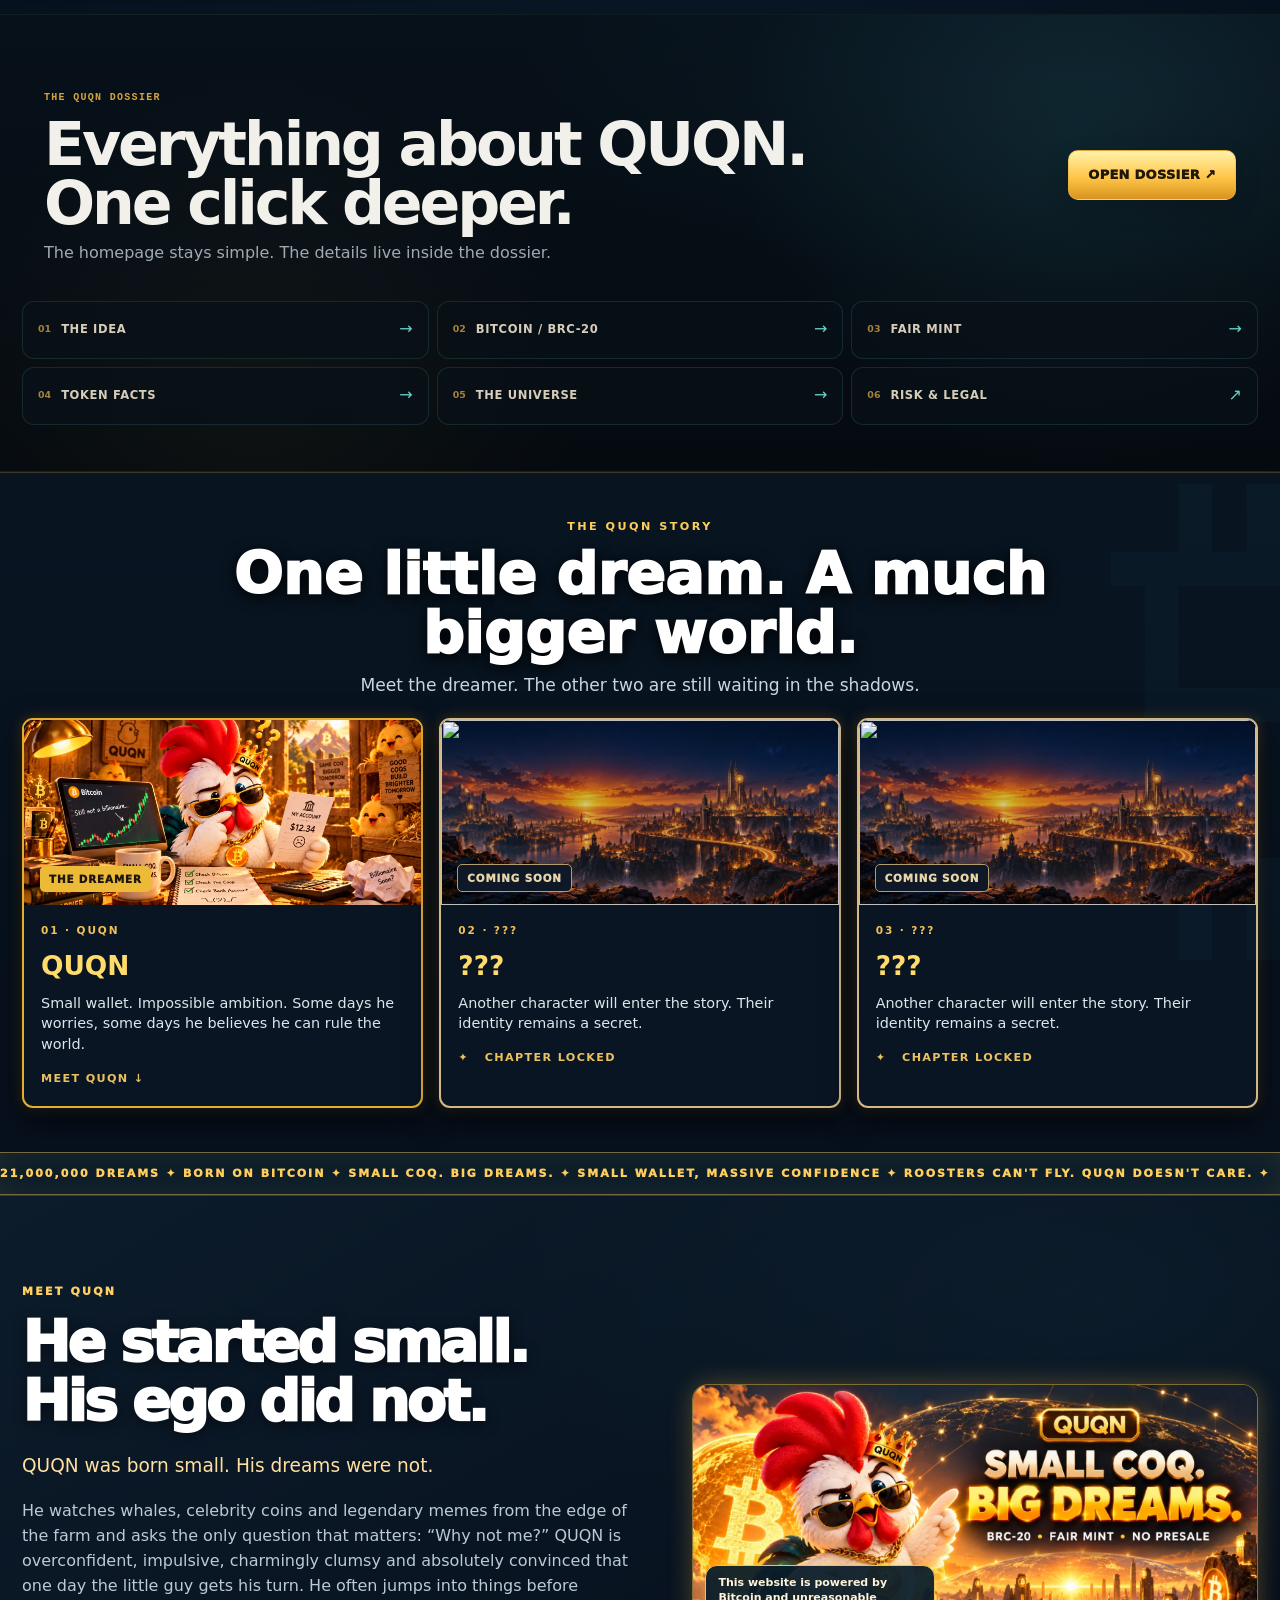
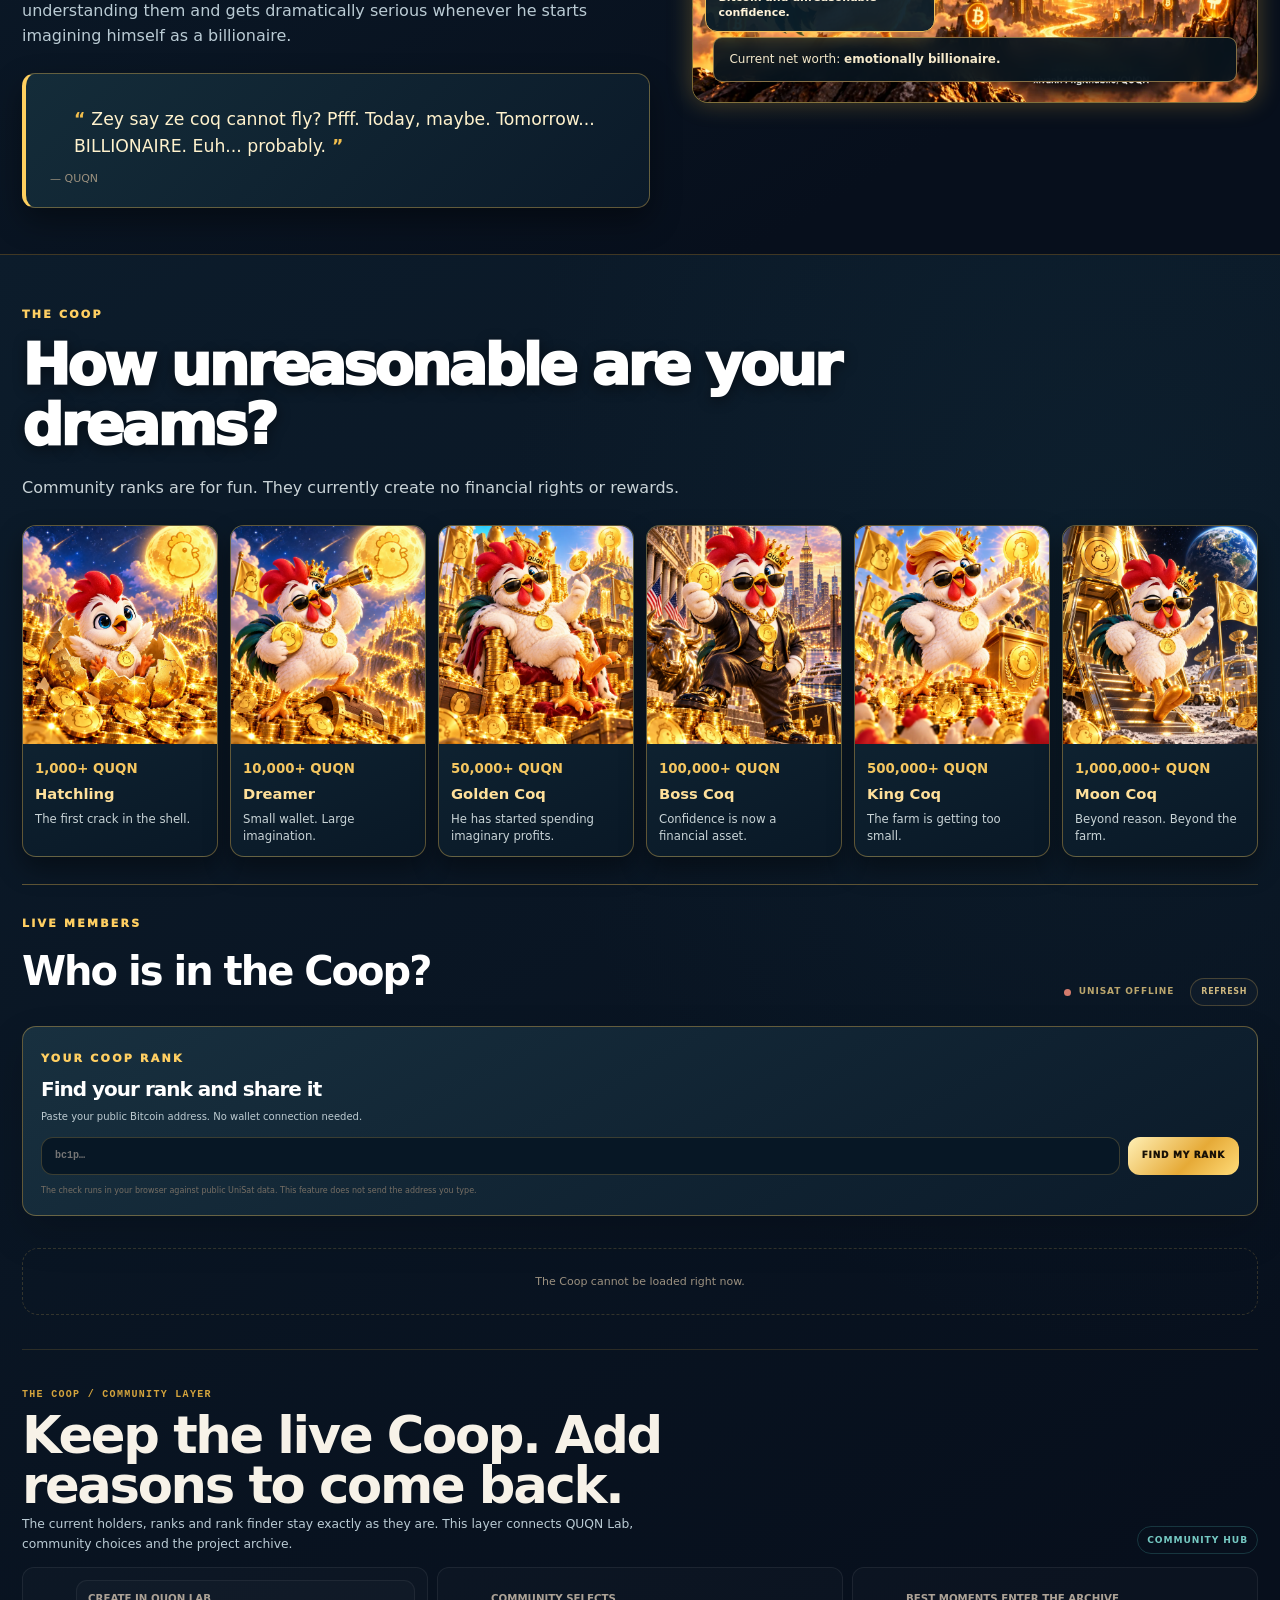
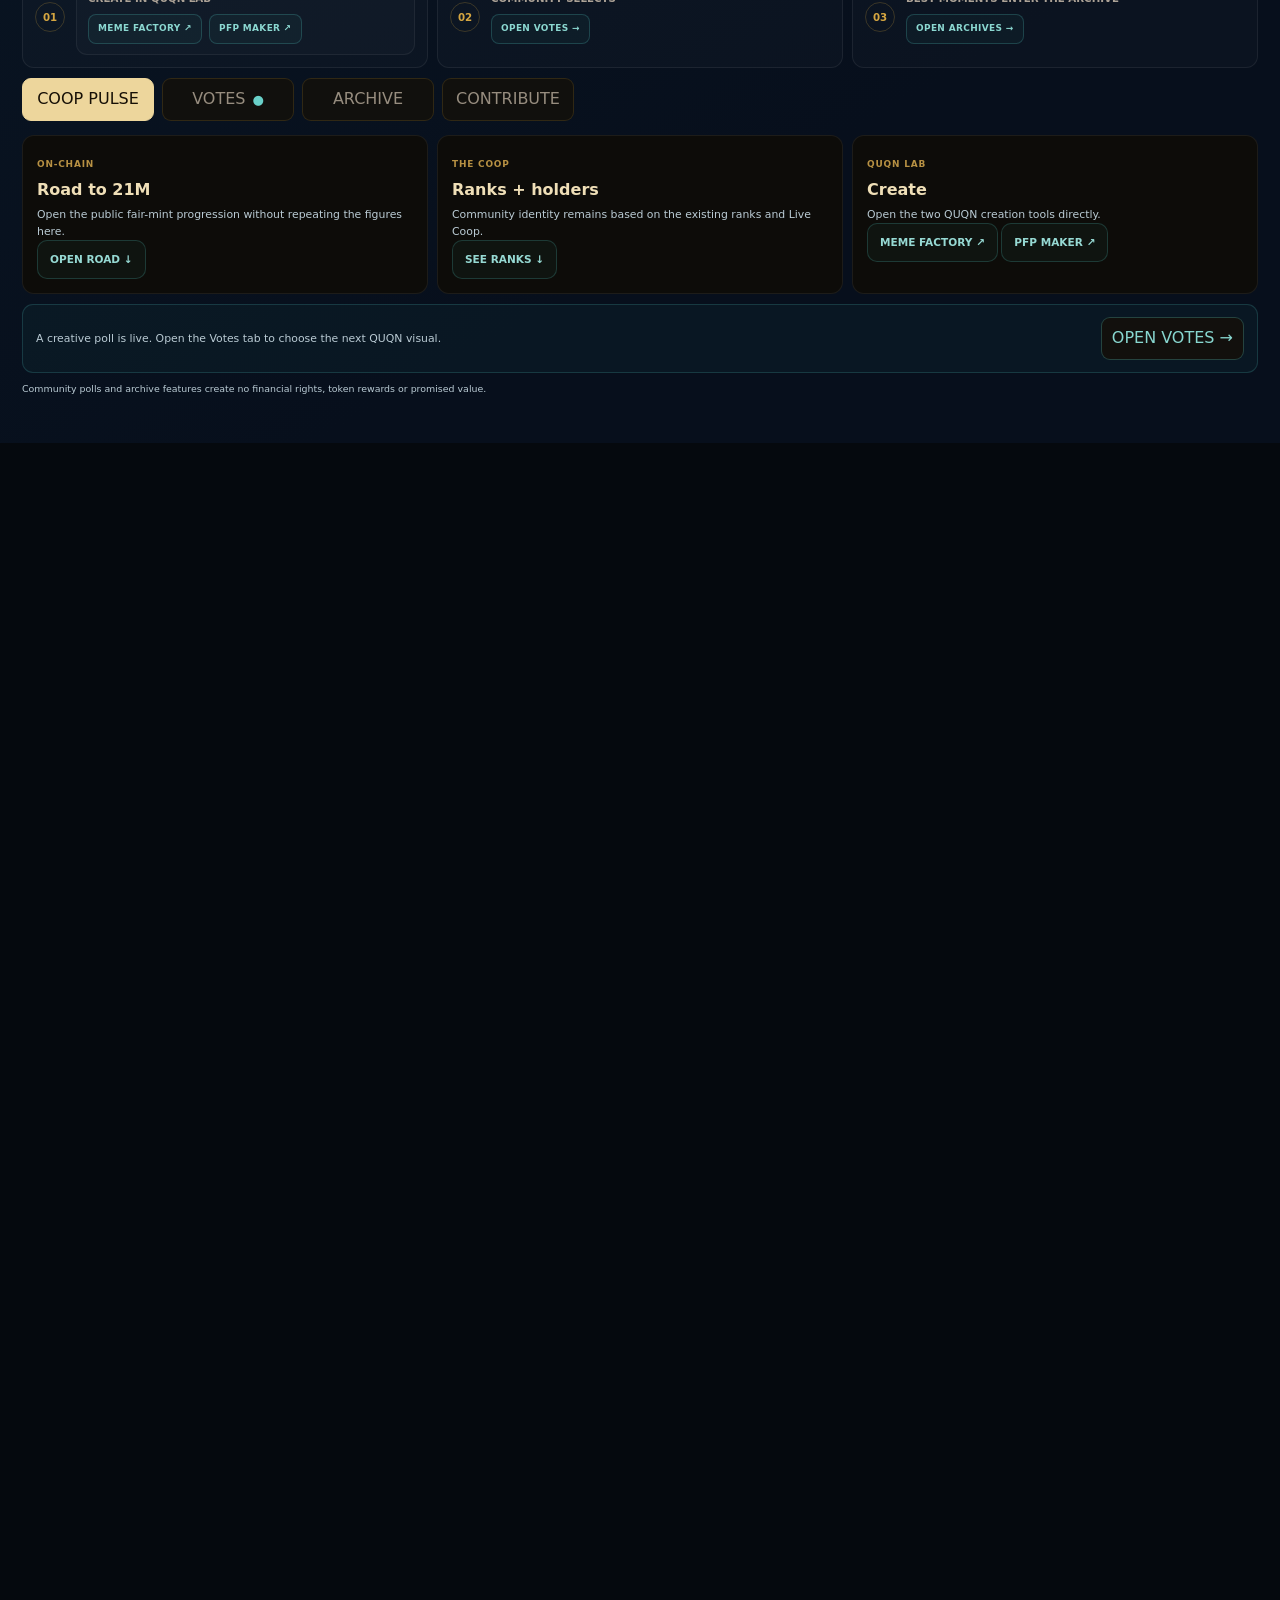
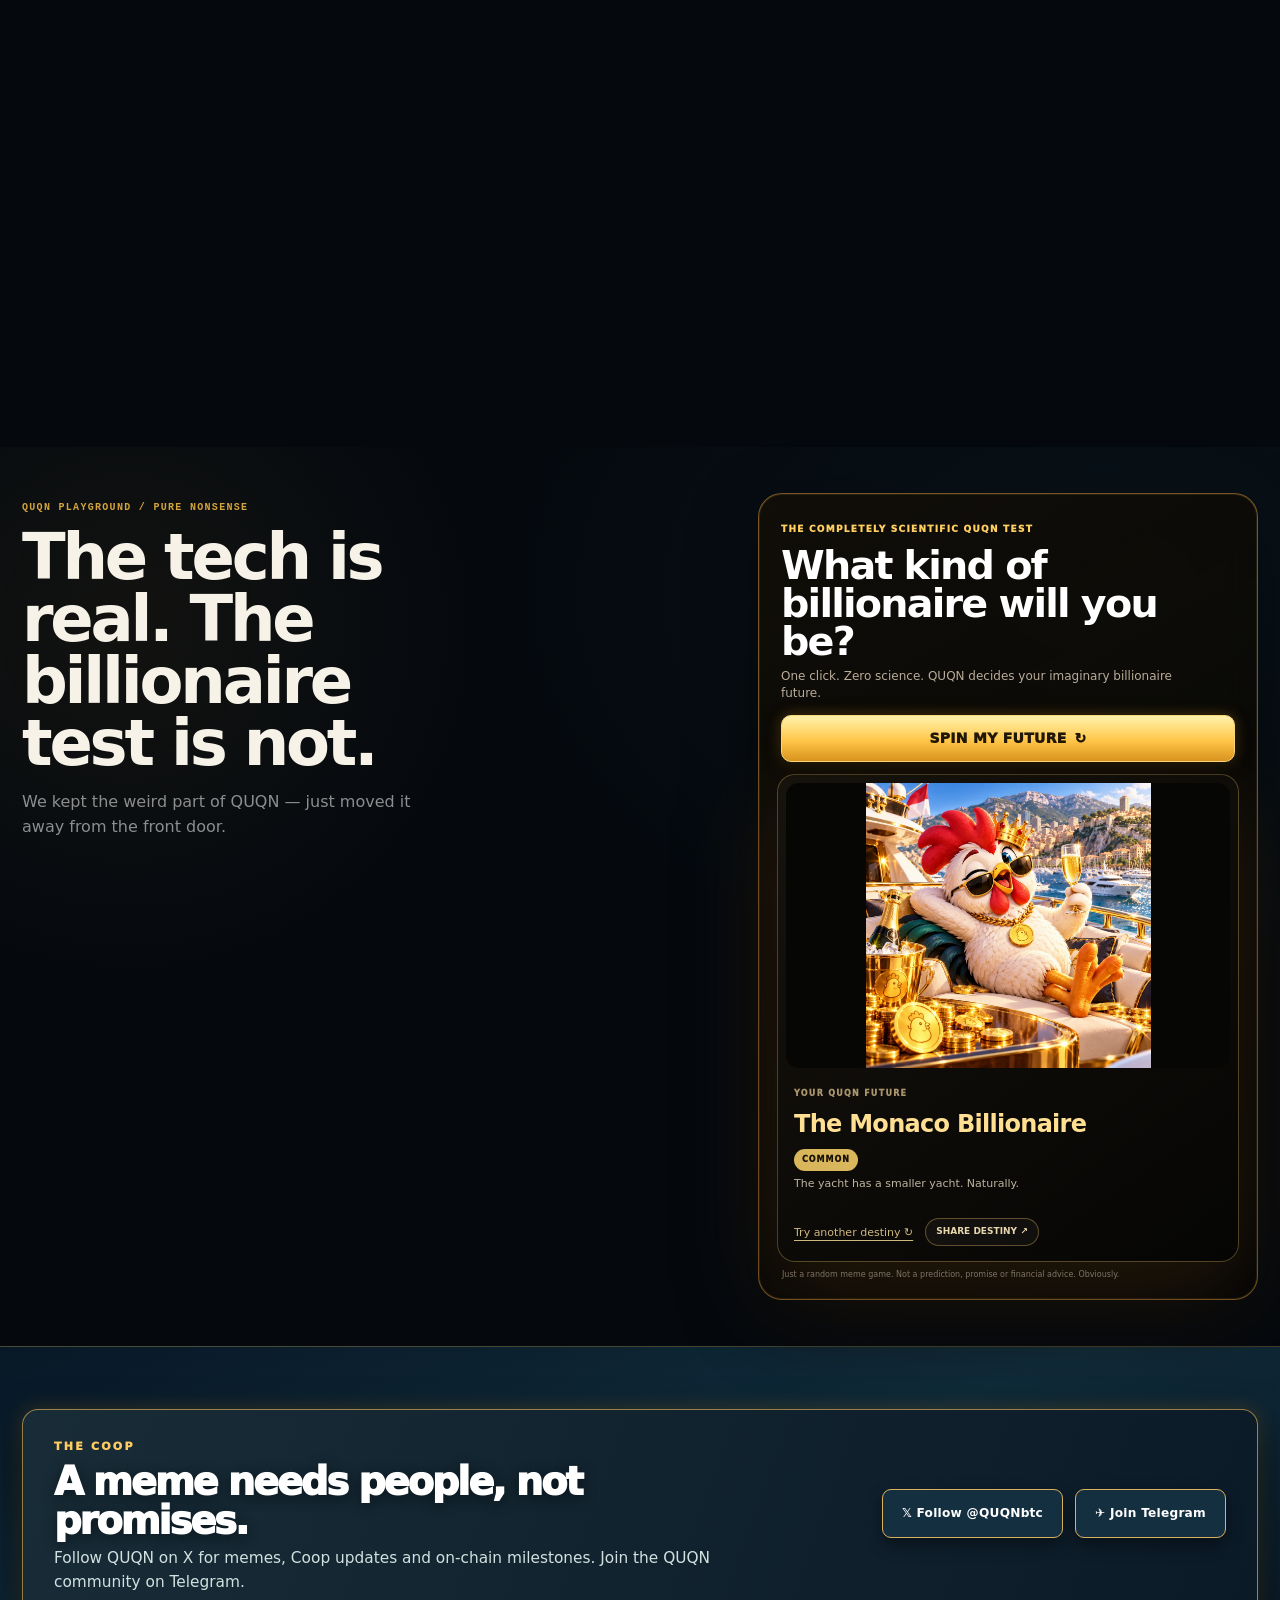
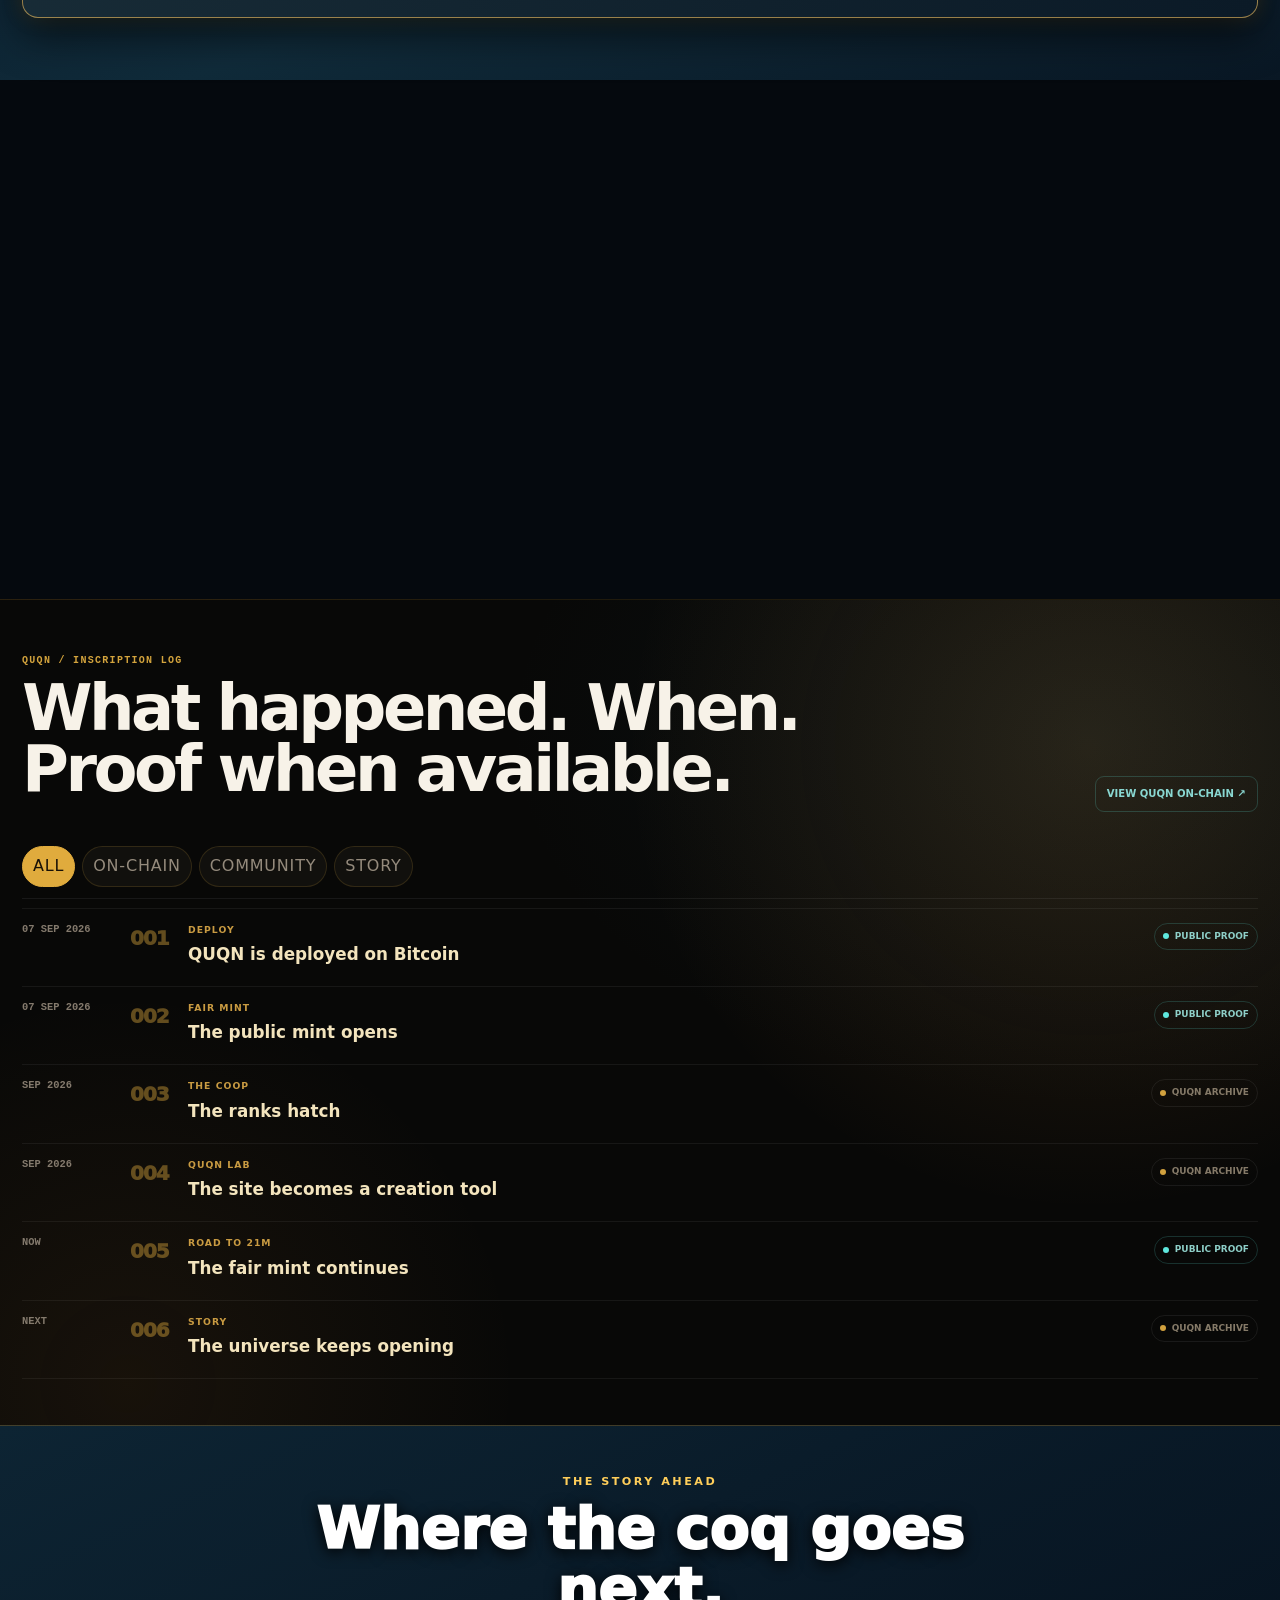
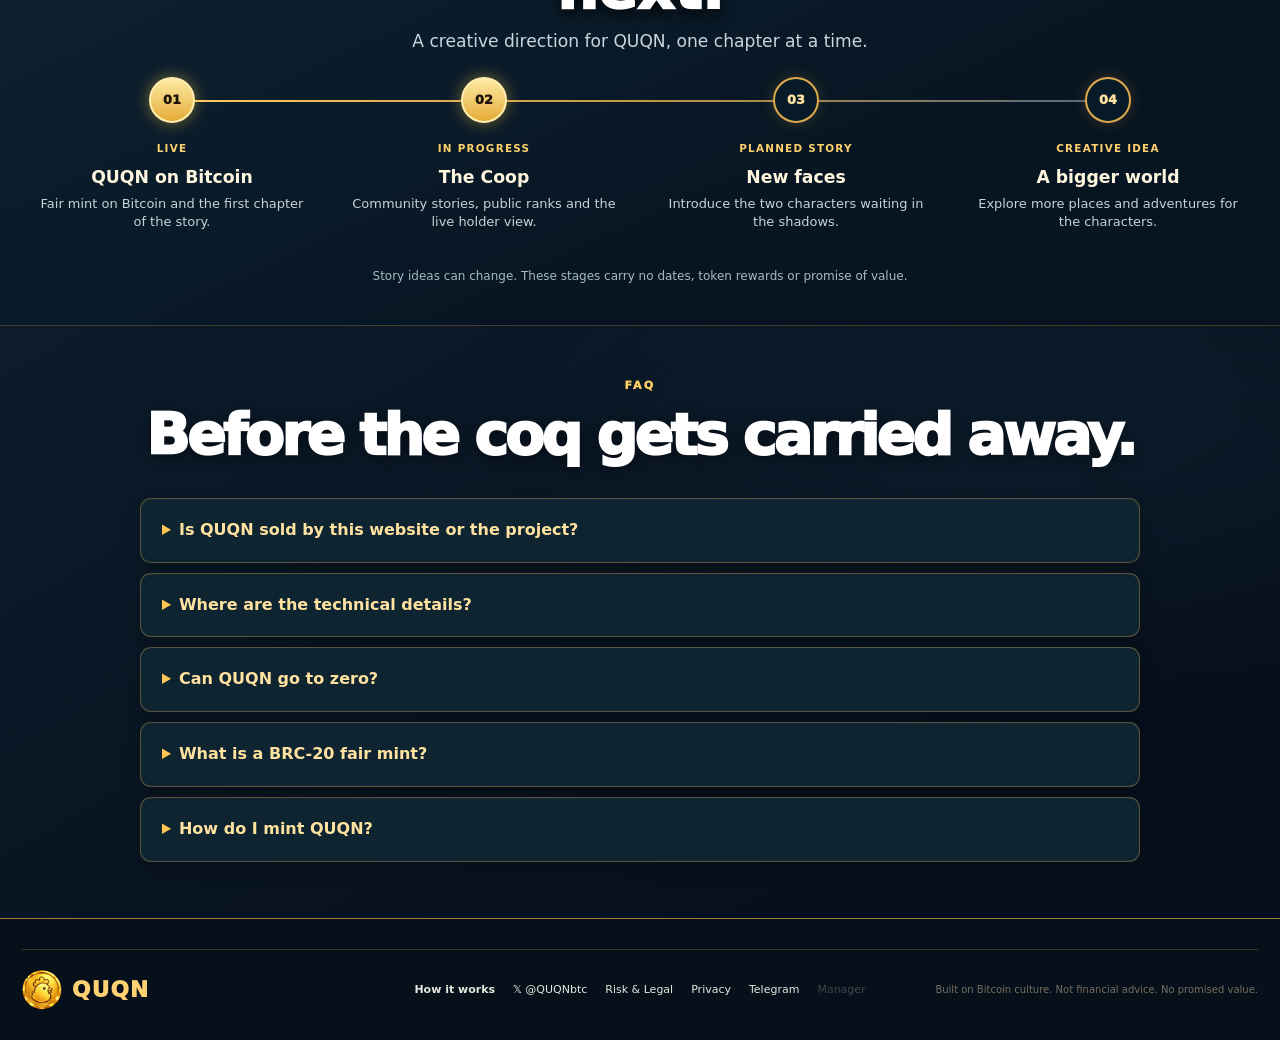
==== commit 5744d923: "NOUVEAU SITE" ====
--- a/dossier.html
+++ b/dossier.html
@@ -1,40 +1,21 @@
 <!doctype html>
-<html lang="fr">
+<html lang="en">
 <head>
-  <meta charset="utf-8"><meta name="viewport" content="width=device-width,initial-scale=1"><meta name="theme-color" content="#070706">
-  <title>QUQN Dossier</title>
-  <link rel="preconnect" href="https://fonts.googleapis.com"><link rel="preconnect" href="https://fonts.gstatic.com" crossorigin>
-  <link href="https://fonts.googleapis.com/css2?family=Inter:wght@400;500;700;800;900&display=swap" rel="stylesheet">
-  <link rel="stylesheet" href="assets/css/style.css"><link rel="stylesheet" href="assets/css/tech-v2.css?v=20260927-v86">
-  <style>
-    body{background:#070706;color:#f6f0e4}.dossier-top{position:sticky;top:0;z-index:20;background:rgba(7,7,6,.96);border-bottom:1px solid rgba(244,198,96,.18);backdrop-filter:blur(16px)}
-    .dossier-top .shell{min-height:72px;display:flex;align-items:center;justify-content:space-between;gap:20px}.dossier-top .brand img{width:40px;height:40px;border-radius:50%;object-fit:contain}.dossier-back{color:#f4c660;text-decoration:none;font-weight:800;font-size:.78rem}
-    .dossier-hero{padding:72px 0 70px;background:radial-gradient(circle at 85% 10%,rgba(225,168,52,.12),transparent 30%)}.dossier-hero h1{margin:8px 0 14px;font-size:clamp(44px,7vw,88px);line-height:.95;letter-spacing:-.055em}.dossier-hero p{max-width:780px;color:#a99f90;font-size:1rem;line-height:1.65}
-    .dossier-index{display:grid;grid-template-columns:repeat(3,minmax(0,1fr));gap:9px;margin-top:26px}.dossier-index button,.dossier-index a{appearance:none;width:100%;display:grid;grid-template-columns:auto 1fr auto;gap:10px;align-items:center;padding:15px 16px;border:1px solid rgba(224,171,61,.16);border-radius:12px;background:rgba(255,255,255,.018);text-decoration:none;color:#dfd5c4;font:inherit;text-align:left;cursor:pointer}.dossier-index button:hover,.dossier-index a:hover{border-color:rgba(95,231,221,.30);background:rgba(95,231,221,.035)}.dossier-index b{color:#b9872d;font-size:.65rem}.dossier-index em{font-style:normal;color:#68d1ca}
-    .dossier-modal{width:min(820px,calc(100% - 24px));max-height:86vh;border:1px solid rgba(224,171,61,.25);border-radius:18px;background:#0b0a08;color:#f6f0e4;padding:0;box-shadow:0 40px 110px rgba(0,0,0,.72)}.dossier-modal::backdrop{background:rgba(0,0,0,.80);backdrop-filter:blur(6px)}.dossier-modal-head{position:sticky;top:0;z-index:2;display:flex;align-items:center;justify-content:space-between;padding:16px 18px;border-bottom:1px solid rgba(255,255,255,.07);background:rgba(11,10,8,.97)}.dossier-modal-head span{font-size:.65rem;font-weight:900;letter-spacing:.12em;color:#d2a341}.dossier-close{appearance:none;border:1px solid rgba(255,255,255,.10);border-radius:50%;width:34px;height:34px;background:#15120d;color:#f6e7c7;font-size:21px;cursor:pointer}.dossier-modal-body{padding:23px}.dossier-modal-body h2{margin:0 0 12px;font-size:clamp(28px,4.4vw,46px);line-height:1.04}.dossier-modal-body p{color:#aaa091;line-height:1.7}.facts{display:grid;grid-template-columns:repeat(3,minmax(0,1fr));gap:8px;margin:15px 0}.facts span{padding:12px;border:1px solid rgba(224,171,61,.13);border-radius:10px;background:#0e0c09}.facts small{display:block;color:#85765e;font-size:.58rem}.facts strong{display:block;color:#f0c45f;margin-top:3px}.links{display:flex;gap:9px;flex-wrap:wrap;margin-top:14px}.links a{font-size:.72rem;color:#79d5ce;text-decoration:none;font-weight:800}.risk{padding:13px 15px;border-left:2px solid #d4a43d;background:rgba(224,171,61,.045);color:#8b8173;font-size:.72rem}
-    @media(max-width:760px){.dossier-index{grid-template-columns:1fr 1fr}.dossier-hero{padding-top:54px}.facts{grid-template-columns:1fr 1fr}}@media(max-width:520px){.dossier-index,.facts{grid-template-columns:1fr}}
-  </style>
+  <meta charset="utf-8">
+  <meta name="robots" content="noindex">
+  <meta name="viewport" content="width=device-width,initial-scale=1">
+  <title>QUQN</title>
+  <script>
+    (function(){
+      var key=(location.hash||'').replace('#','');
+      var allowed=['idea','bitcoin','fair','token','universe'];
+      var target='index.html#quqn-dossier';
+      if(allowed.indexOf(key)!==-1){
+        target='index.html?dossier='+encodeURIComponent(key)+'#quqn-dossier';
+      }
+      location.replace(target);
+    })();
+  </script>
 </head>
-<body>
-  <header class="dossier-top"><div class="shell"><a class="brand" href="index.html#top"><img src="assets/quqn-token.png" alt="QUQN"><span>QUQN</span></a><a class="dossier-back" href="index.html#quqn-dossier">← RETOUR AU SITE</a></div></header>
-  <main><section class="dossier-hero"><div class="shell"><span class="tech-kicker">LE DOSSIER QUQN</span><h1>Comprendre QUQN.</h1><p>Les éléments essentiels du projet : son idée, Bitcoin et le BRC-20, le fair mint, les données du token, son univers et les informations de risque.</p>
-    <nav class="dossier-index">
-      <button type="button" data-modal="idea"><b>01</b><strong>L’IDÉE</strong><em>↗</em></button>
-      <button type="button" data-modal="bitcoin"><b>02</b><strong>BITCOIN / BRC-20</strong><em>↗</em></button>
-      <button type="button" data-modal="fair"><b>03</b><strong>FAIR MINT</strong><em>↗</em></button>
-      <button type="button" data-modal="token"><b>04</b><strong>TOKEN FACTS</strong><em>↗</em></button>
-      <button type="button" data-modal="universe"><b>05</b><strong>L’UNIVERS</strong><em>↗</em></button>
-      <a href="legal.html" target="_blank" rel="noopener"><b>06</b><strong>RISK &amp; LEGAL</strong><em>↗</em></a>
-    </nav>
-  </div></section></main>
-
-  <dialog id="dossierModal" class="dossier-modal"><div class="dossier-modal-head"><span id="modalKicker">QUQN DOSSIER</span><button class="dossier-close" type="button" aria-label="Fermer">×</button></div><div id="modalBody" class="dossier-modal-body"></div></dialog>
-  <template id="tpl-idea"><h2>Small Coq. Big Dreams.</h2><p>QUQN est un personnage meme natif de Bitcoin : un petit coq avec une ambition complètement disproportionnée. L’univers sert à créer une identité, une histoire et une culture communautaire reconnaissables — pas une promesse de richesse.</p><div class="links"><a href="index.html#story">RENCONTRER QUQN →</a><a href="index.html#chapters">VOIR LES PERSONNAGES →</a></div></template>
-  <template id="tpl-bitcoin"><h2>Bitcoin est le réseau. BRC-20 est le format.</h2><p>QUQN est déployé sur Bitcoin mainnet sous la forme d’un ticker BRC-20 classique 4 caractères. Le site QUQN informe et oriente : il ne conserve pas de fonds, n’exécute pas lui-même le mint et ne demande jamais la phrase de récupération du wallet.</p><div class="links"><a href="https://uniscan.cc/brc20/QUQN" target="_blank" rel="noopener">VÉRIFIER SUR UNISCAN ↗</a><a href="index.html#how">VOIR THE BASICS →</a></div></template>
-  <template id="tpl-fair"><h2>Mêmes règles publiques.</h2><p>Le modèle retenu pour QUQN est un fair mint : pas de prévente, pas d’ICO, pas de vente primaire par le projet et pas de frais de mint créateur. Les frais éventuels du réseau Bitcoin ou des services tiers restent externes à QUQN.</p><div class="links"><a href="legal.html#mica" target="_blank" rel="noopener">NOTE LÉGALE / MICA ↗</a><a href="index.html#how">GUIDE DE MINT →</a></div></template>
-  <template id="tpl-token"><h2>L’empreinte publique.</h2><div class="facts"><span><small>TICKER</small><strong>QUQN</strong></span><span><small>NETWORK</small><strong>Bitcoin</strong></span><span><small>FORMAT</small><strong>BRC-20</strong></span><span><small>MAX SUPPLY</small><strong>21,000,000</strong></span><span><small>PER MINT</small><strong>1,000</strong></span><span><small>INSCRIPTION</small><strong>#127329518</strong></span></div><div class="links"><a href="https://uniscan.cc/brc20/QUQN" target="_blank" rel="noopener">OUVRIR UNISCAN ↗</a><a href="index.html#inscription-log">OUVRIR LE LOG →</a></div></template>
-  <template id="tpl-universe"><h2>QUQN est le premier chapitre.</h2><p>NBRO et MRKO sont les deux personnages destinés à rejoindre progressivement l’histoire. Le projet peut développer des scènes, des memes, des PFP, des votes créatifs et une archive communautaire sans transformer ces fonctions en droits financiers.</p><div class="links"><a href="index.html#chapters">VOIR LES CHAPITRES →</a><a href="index.html#quqn-lab">OUVRIR QUQN LAB →</a><a href="index.html#ranks">VOIR THE COOP →</a></div><p class="risk">QUQN est expérimental et spéculatif. Aucun prix, rendement, niveau de liquidité ou cotation future n’est promis.</p></template>
-  <script>
-    (()=>{const modal=document.getElementById('dossierModal'),body=document.getElementById('modalBody'),kicker=document.getElementById('modalKicker');const labels={idea:'01 / L’IDÉE',bitcoin:'02 / BITCOIN / BRC-20',fair:'03 / FAIR MINT',token:'04 / TOKEN FACTS',universe:'05 / L’UNIVERS'};document.querySelectorAll('[data-modal]').forEach(b=>b.addEventListener('click',()=>{const key=b.dataset.modal,t=document.getElementById('tpl-'+key);if(!t)return;kicker.textContent=labels[key]||'QUQN DOSSIER';body.replaceChildren(t.content.cloneNode(true));modal.showModal()}));document.querySelector('.dossier-close').addEventListener('click',()=>modal.close());modal.addEventListener('click',e=>{if(e.target===modal)modal.close()});document.addEventListener('keydown',e=>{if(e.key==='Escape'&&modal.open)modal.close()})})();
-  </script>
-</body></html>+<body></body>
+</html>
